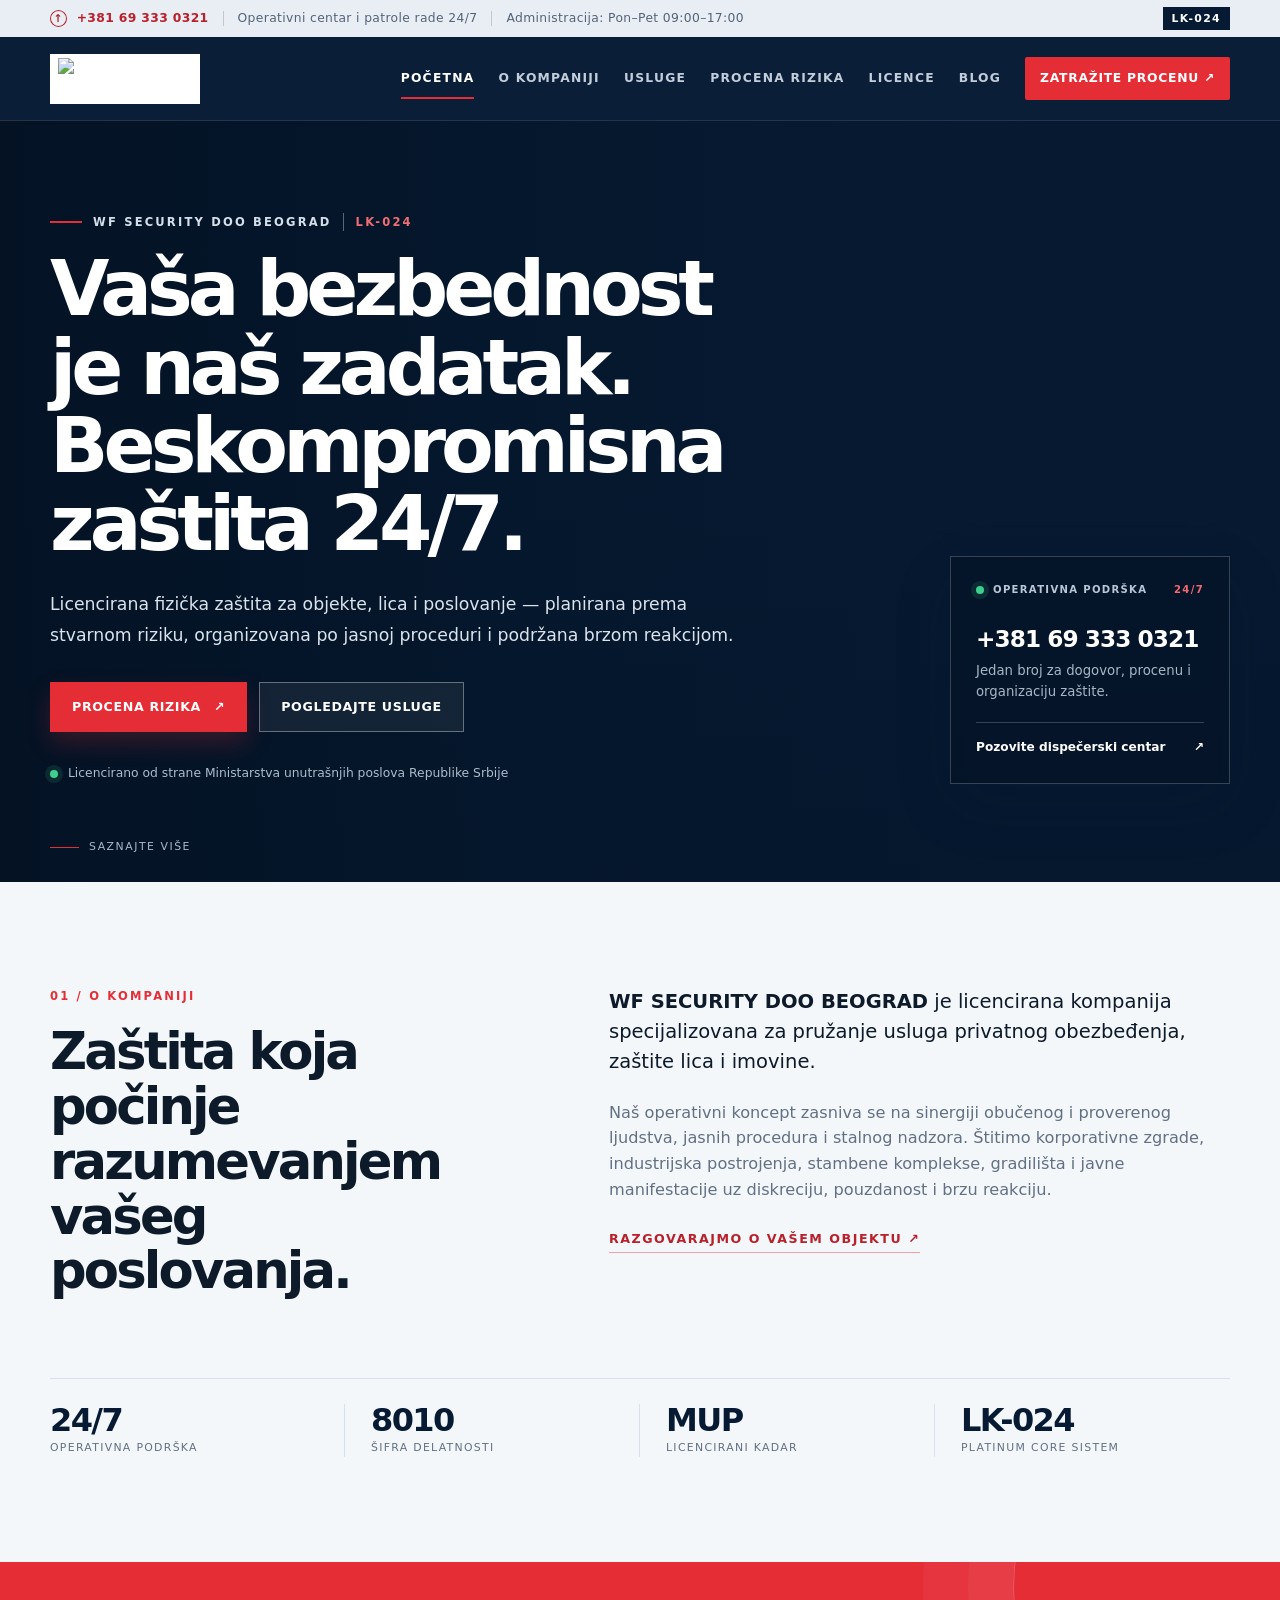
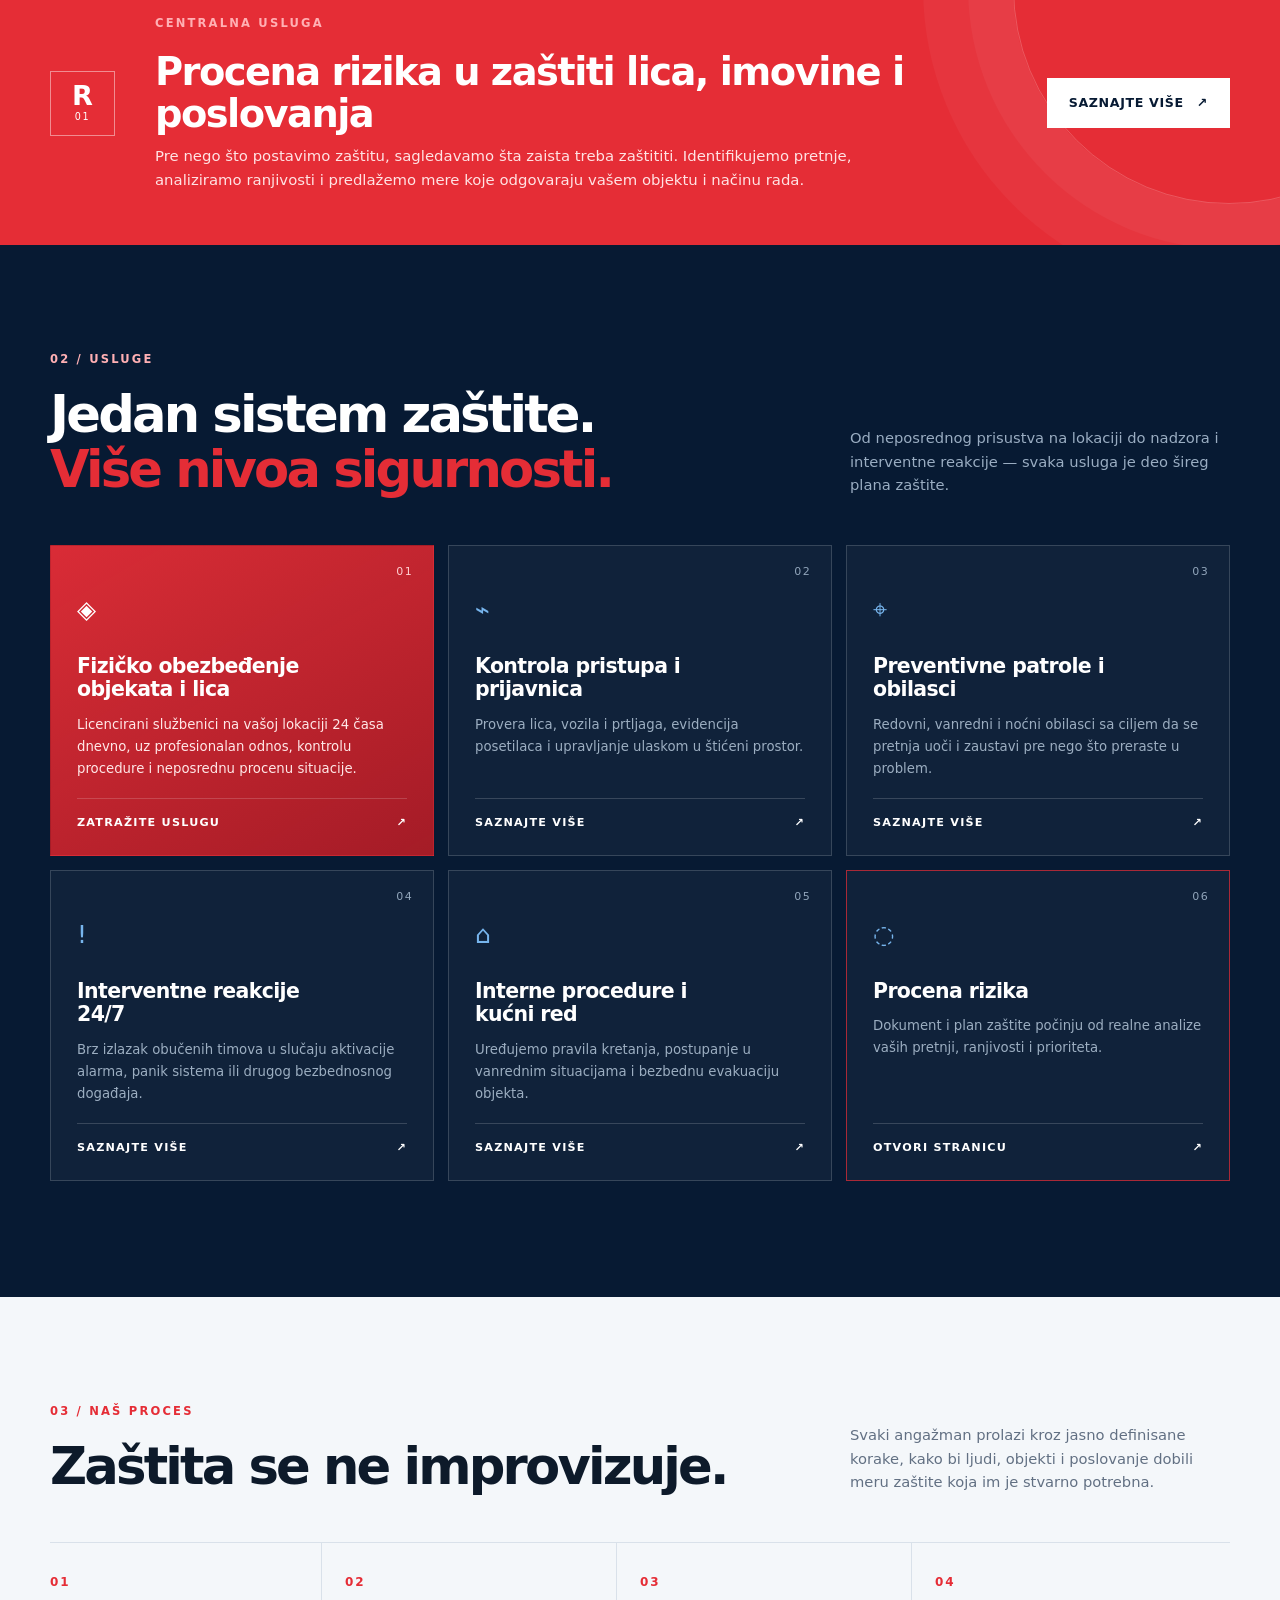
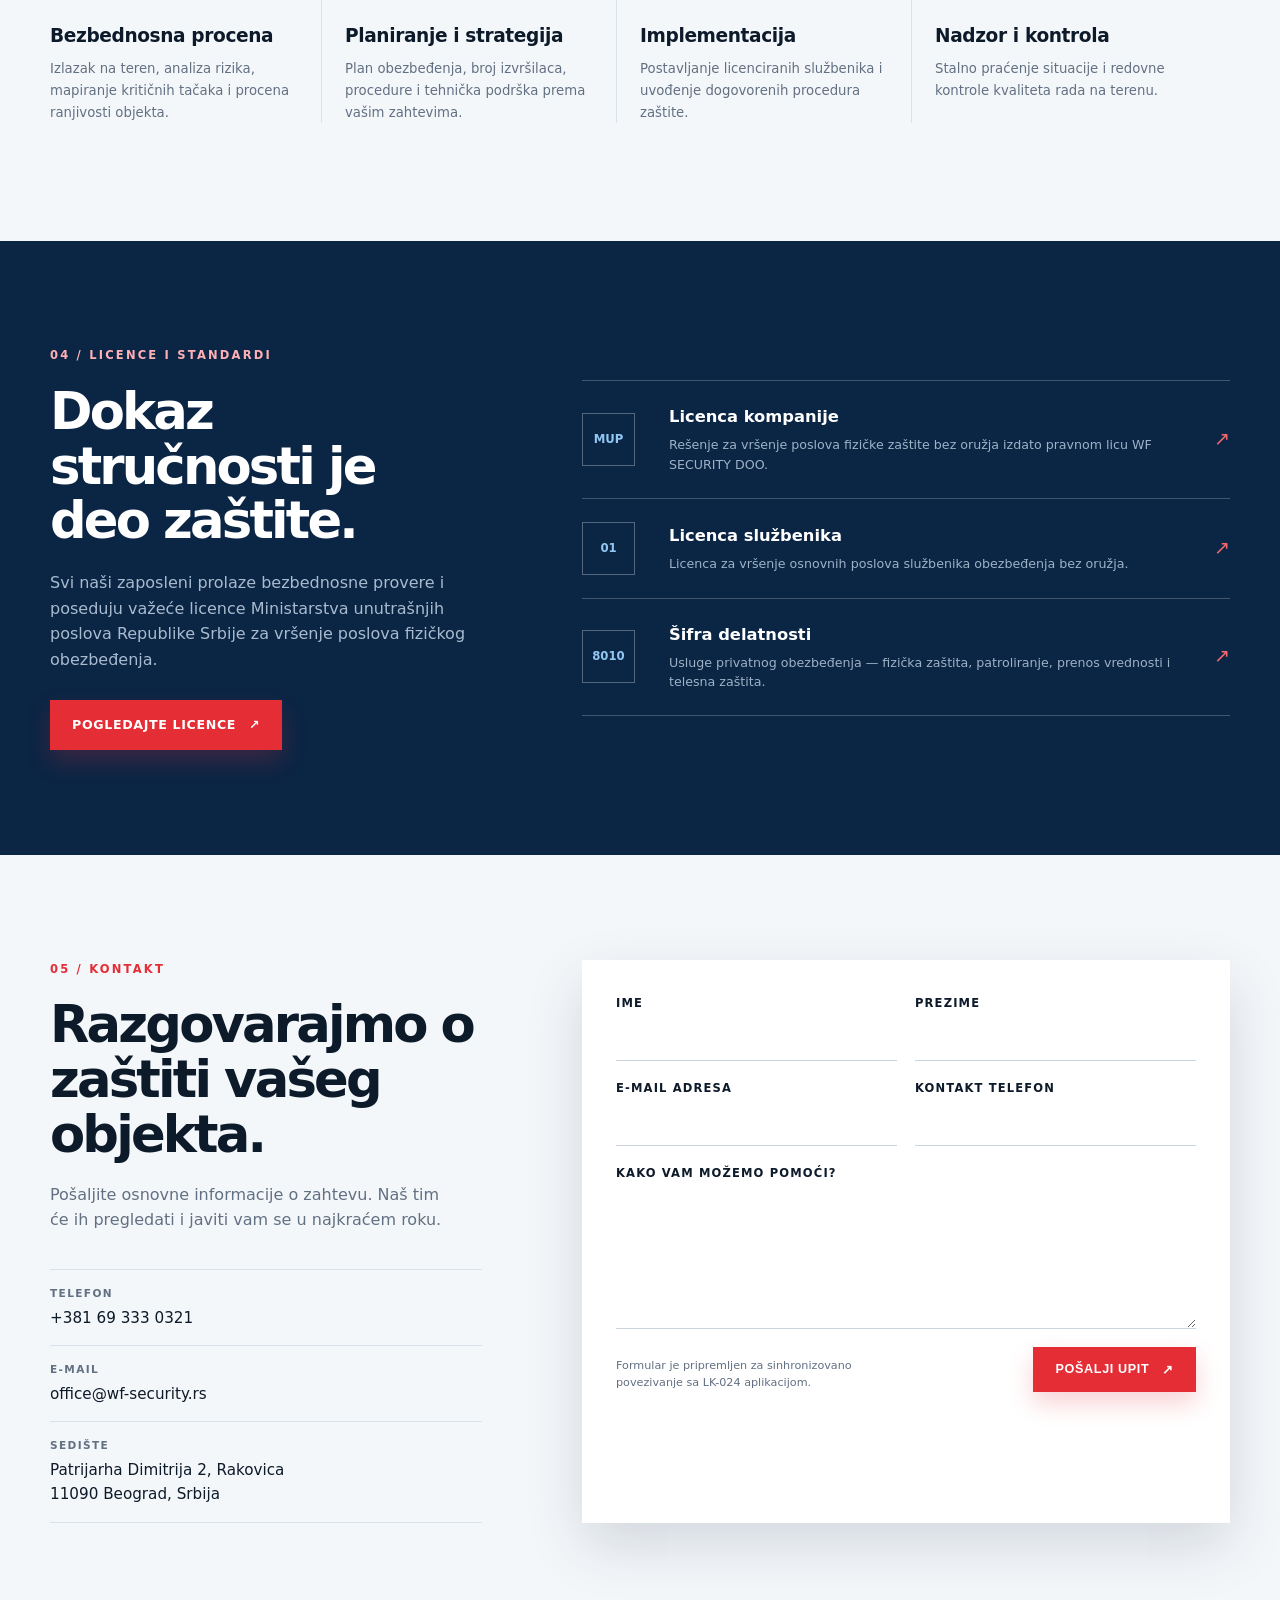
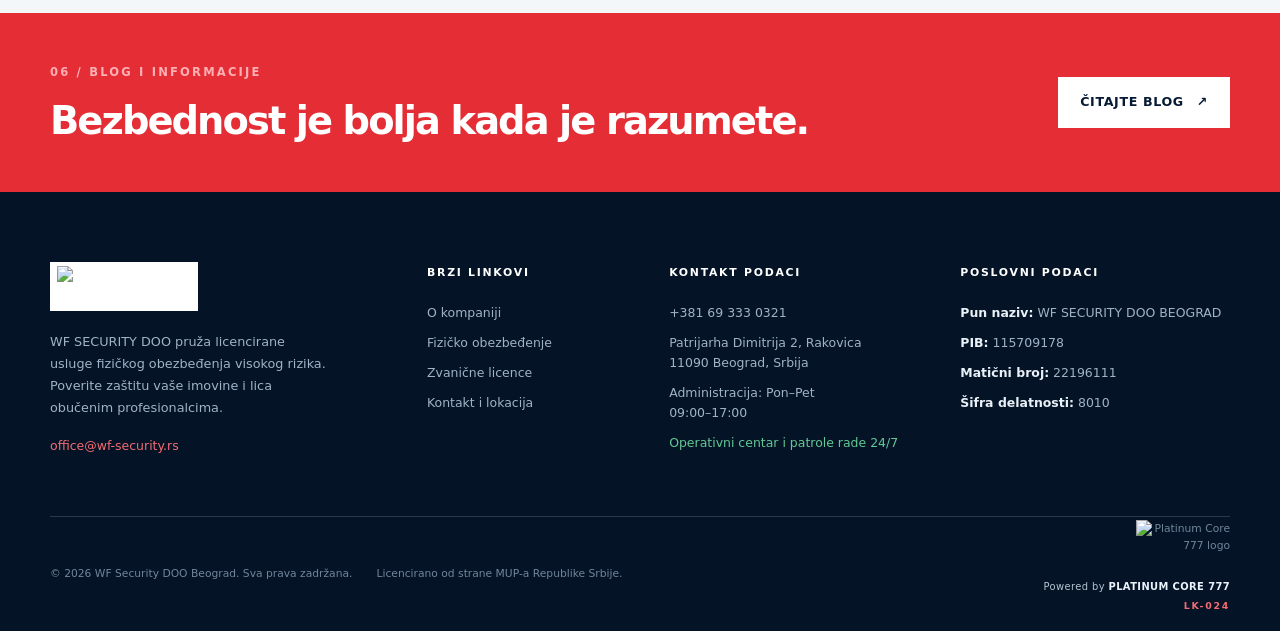
==== index.html @ 1f1fc4d8 "Add files via upload" ====
<!doctype html>
<html lang="sr">
  <head>
    <meta charset="utf-8">
    <meta name="viewport" content="width=device-width, initial-scale=1">
    <meta name="theme-color" content="#071a33">
    <meta name="description" content="WF SECURITY DOO Beograd pruža licencirane usluge fizičkog obezbeđenja, zaštite lica i imovine, procenu rizika i 24/7 operativnu podršku.">
    <link rel="canonical" href="https://wf-security.rs/">
    <title>WF SECURITY | Licencirano fizičko obezbeđenje Beograd</title>
    <link rel="icon" href="assets/wf-logo.jpg" type="image/jpeg">
    <link rel="stylesheet" href="styles.css">
    <script src="script.js" defer></script>
  </head>
  <body>
    <div class="topline">
      <div class="shell topline-inner">
        <a href="tel:+381693330321" class="toplink"><span class="top-icon">↗</span> +381 69 333 0321</a>
        <span class="topline-separator"></span>
        <span class="top-note">Operativni centar i patrole rade 24/7</span>
        <span class="topline-separator"></span>
        <span class="top-note">Administracija: Pon–Pet 09:00–17:00</span>
        <span class="license-pill">LK-024</span>
      </div>
    </div>

    <header class="site-header">
      <div class="shell nav-wrap">
        <a class="brand" href="index.html" aria-label="WF SECURITY početna strana">
          <img src="assets/wf-logo.jpg" alt="WF Security logo">
        </a>
        <button class="menu-toggle" type="button" aria-expanded="false" aria-controls="main-nav" aria-label="Otvori meni"><span></span><span></span><span></span></button>
        <nav id="main-nav" class="main-nav" aria-label="Glavna navigacija">
          <a class="active" href="index.html">Početna</a>
          <a href="#o-nama">O kompaniji</a>
          <a href="#usluge">Usluge</a>
          <a href="procena-rizika.html">Procena rizika</a>
          <a href="licence.html">Licence</a>
          <a href="blog.html">Blog</a>
          <a class="nav-cta" href="#kontakt">Zatražite procenu <span>↗</span></a>
        </nav>
      </div>
    </header>

    <main>
      <section class="hero" aria-labelledby="hero-title">
        <div class="hero-media" role="img" aria-label="Licencirani službenik WF SECURITY na radnom mestu"></div>
        <div class="hero-overlay"></div>
        <div class="shell hero-grid">
          <div class="hero-copy">
            <p class="eyebrow"><span class="eyebrow-line"></span> WF SECURITY DOO BEOGRAD <span class="eyebrow-code">LK-024</span></p>
            <h1 id="hero-title">Vaša bezbednost je naš zadatak.<strong>Beskompromisna zaštita 24/7.</strong></h1>
            <p class="hero-lead">Licencirana fizička zaštita za objekte, lica i poslovanje — planirana prema stvarnom riziku, organizovana po jasnoj proceduri i podržana brzom reakcijom.</p>
            <div class="hero-actions">
              <a class="button button-primary" href="procena-rizika.html">Procena rizika <span>↗</span></a>
              <a class="button button-ghost" href="#usluge">Pogledajte usluge</a>
            </div>
            <div class="hero-trust">
              <span class="trust-dot"></span>
              <span>Licencirano od strane Ministarstva unutrašnjih poslova Republike Srbije</span>
            </div>
          </div>
          <aside class="hero-card" aria-label="Operativna podrška">
            <div class="hero-card-top"><span class="status-dot"></span><span>Operativna podrška</span><span class="hero-card-code">24/7</span></div>
            <div class="hero-card-number">+381 69 333 0321</div>
            <p>Jedan broj za dogovor, procenu i organizaciju zaštite.</p>
            <a href="tel:+381693330321">Pozovite dispečerski centar <span>↗</span></a>
          </aside>
        </div>
        <a class="scroll-cue" href="#o-nama" aria-label="Nastavi ka sadržaju"><span></span> Saznajte više</a>
      </section>

      <section id="o-nama" class="section section-light intro-section">
        <div class="shell intro-grid">
          <div>
            <p class="section-kicker">01 / O KOMPANIJI</p>
            <h2>Zaštita koja počinje razumevanjem vašeg poslovanja.</h2>
          </div>
          <div class="intro-copy">
            <p class="lead-copy"><strong>WF SECURITY DOO BEOGRAD</strong> je licencirana kompanija specijalizovana za pružanje usluga privatnog obezbeđenja, zaštite lica i imovine.</p>
            <p>Naš operativni koncept zasniva se na sinergiji obučenog i proverenog ljudstva, jasnih procedura i stalnog nadzora. Štitimo korporativne zgrade, industrijska postrojenja, stambene komplekse, gradilišta i javne manifestacije uz diskreciju, pouzdanost i brzu reakciju.</p>
            <a class="text-link" href="#kontakt">Razgovarajmo o vašem objektu <span>↗</span></a>
          </div>
        </div>
        <div class="shell stat-row">
          <div class="stat"><strong>24/7</strong><span>operativna podrška</span></div>
          <div class="stat"><strong>8010</strong><span>šifra delatnosti</span></div>
          <div class="stat"><strong>MUP</strong><span>licencirani kadar</span></div>
          <div class="stat"><strong>LK-024</strong><span>Platinum Core sistem</span></div>
        </div>
      </section>

      <section class="risk-banner">
        <div class="shell risk-banner-inner">
          <div class="risk-mark"><span>R</span><small>01</small></div>
          <div class="risk-content">
            <p class="section-kicker section-kicker-light">CENTRALNA USLUGA</p>
            <h2>Procena rizika u zaštiti lica, imovine i poslovanja</h2>
            <p>Pre nego što postavimo zaštitu, sagledavamo šta zaista treba zaštititi. Identifikujemo pretnje, analiziramo ranjivosti i predlažemo mere koje odgovaraju vašem objektu i načinu rada.</p>
          </div>
          <a class="button button-light" href="procena-rizika.html">Saznajte više <span>↗</span></a>
        </div>
      </section>

      <section id="usluge" class="section section-dark services-section">
        <div class="shell">
          <div class="section-heading heading-light">
            <div><p class="section-kicker section-kicker-light">02 / USLUGE</p><h2>Jedan sistem zaštite.<br><em>Više nivoa sigurnosti.</em></h2></div>
            <p>Od neposrednog prisustva na lokaciji do nadzora i interventne reakcije — svaka usluga je deo šireg plana zaštite.</p>
          </div>
          <div class="service-grid">
            <article class="service-card service-card-featured"><div class="service-number">01</div><div class="service-icon">◈</div><h3>Fizičko obezbeđenje objekata i lica</h3><p>Licencirani službenici na vašoj lokaciji 24 časa dnevno, uz profesionalan odnos, kontrolu procedure i neposrednu procenu situacije.</p><a href="#kontakt" aria-label="Zatražite fizičko obezbeđenje">Zatražite uslugu <span>↗</span></a></article>
            <article class="service-card"><div class="service-number">02</div><div class="service-icon">⌁</div><h3>Kontrola pristupa i prijavnica</h3><p>Provera lica, vozila i prtljaga, evidencija posetilaca i upravljanje ulaskom u štićeni prostor.</p><a href="#kontakt" aria-label="Saznajte više o kontroli pristupa">Saznajte više <span>↗</span></a></article>
            <article class="service-card"><div class="service-number">03</div><div class="service-icon">⌖</div><h3>Preventivne patrole i obilasci</h3><p>Redovni, vanredni i noćni obilasci sa ciljem da se pretnja uoči i zaustavi pre nego što preraste u problem.</p><a href="#kontakt" aria-label="Saznajte više o patrolama">Saznajte više <span>↗</span></a></article>
            <article class="service-card"><div class="service-number">04</div><div class="service-icon">!</div><h3>Interventne reakcije 24/7</h3><p>Brz izlazak obučenih timova u slučaju aktivacije alarma, panik sistema ili drugog bezbednosnog događaja.</p><a href="#kontakt" aria-label="Saznajte više o interventnim reakcijama">Saznajte više <span>↗</span></a></article>
            <article class="service-card"><div class="service-number">05</div><div class="service-icon">⌂</div><h3>Interne procedure i kućni red</h3><p>Uređujemo pravila kretanja, postupanje u vanrednim situacijama i bezbednu evakuaciju objekta.</p><a href="#kontakt" aria-label="Saznajte više o internim procedurama">Saznajte više <span>↗</span></a></article>
            <article class="service-card service-card-outline"><div class="service-number">06</div><div class="service-icon">◌</div><h3>Procena rizika</h3><p>Dokument i plan zaštite počinju od realne analize vaših pretnji, ranjivosti i prioriteta.</p><a href="procena-rizika.html" aria-label="Otvori stranicu o proceni rizika">Otvori stranicu <span>↗</span></a></article>
          </div>
        </div>
      </section>

      <section class="section section-light process-section">
        <div class="shell">
          <div class="section-heading"><div><p class="section-kicker">03 / NAŠ PROCES</p><h2>Zaštita se ne improvizuje.</h2></div><p>Svaki angažman prolazi kroz jasno definisane korake, kako bi ljudi, objekti i poslovanje dobili meru zaštite koja im je stvarno potrebna.</p></div>
          <div class="process-grid">
            <div class="process-item"><span>01</span><h3>Bezbednosna procena</h3><p>Izlazak na teren, analiza rizika, mapiranje kritičnih tačaka i procena ranjivosti objekta.</p></div>
            <div class="process-item"><span>02</span><h3>Planiranje i strategija</h3><p>Plan obezbeđenja, broj izvršilaca, procedure i tehnička podrška prema vašim zahtevima.</p></div>
            <div class="process-item"><span>03</span><h3>Implementacija</h3><p>Postavljanje licenciranih službenika i uvođenje dogovorenih procedura zaštite.</p></div>
            <div class="process-item"><span>04</span><h3>Nadzor i kontrola</h3><p>Stalno praćenje situacije i redovne kontrole kvaliteta rada na terenu.</p></div>
          </div>
        </div>
      </section>

      <section class="section credentials-section">
        <div class="shell credentials-grid">
          <div class="credentials-copy"><p class="section-kicker section-kicker-light">04 / LICENCE I STANDARDI</p><h2>Dokaz stručnosti je deo zaštite.</h2><p>Svi naši zaposleni prolaze bezbednosne provere i poseduju važeće licence Ministarstva unutrašnjih poslova Republike Srbije za vršenje poslova fizičkog obezbeđenja.</p><a class="button button-primary" href="licence.html">Pogledajte licence <span>↗</span></a></div>
          <div class="credential-list"><div class="credential-row"><span class="credential-badge">MUP</span><div><h3>Licenca kompanije</h3><p>Rešenje za vršenje poslova fizičke zaštite bez oružja izdato pravnom licu WF SECURITY DOO.</p></div><a href="https://wf-security.rs/dokumenti/licenca-firma.pdf" target="_blank" rel="noopener" aria-label="Otvori licencu kompanije">↗</a></div><div class="credential-row"><span class="credential-badge">01</span><div><h3>Licenca službenika</h3><p>Licenca za vršenje osnovnih poslova službenika obezbeđenja bez oružja.</p></div><a href="https://wf-security.rs/dokumenti/licenca-djuro.pdf" target="_blank" rel="noopener" aria-label="Otvori licencu službenika">↗</a></div><div class="credential-row"><span class="credential-badge">8010</span><div><h3>Šifra delatnosti</h3><p>Usluge privatnog obezbeđenja — fizička zaštita, patroliranje, prenos vrednosti i telesna zaštita.</p></div><a href="licence.html" aria-label="Otvori detalje šifre delatnosti">↗</a></div></div>
        </div>
      </section>

      <section id="kontakt" class="section section-light contact-section">
        <div class="shell contact-grid">
          <div class="contact-intro"><p class="section-kicker">05 / KONTAKT</p><h2>Razgovarajmo o zaštiti vašeg objekta.</h2><p>Pošaljite osnovne informacije o zahtevu. Naš tim će ih pregledati i javiti vam se u najkraćem roku.</p><div class="contact-lines"><a href="tel:+381693330321"><span>Telefon</span>+381 69 333 0321</a><a href="mailto:office@wf-security.rs"><span>E-mail</span>office@wf-security.rs</a><div><span>Sedište</span>Patrijarha Dimitrija 2, Rakovica<br>11090 Beograd, Srbija</div></div></div>
          <form class="contact-form" id="contact-form" data-license-code="LK-024" data-integration="lk024-app-pending">
            <input type="hidden" name="licenca" value="LK-024">
            <input type="hidden" name="izvor" value="wf-security-website">
            <div class="form-row"><label>Ime<input name="ime" type="text" autocomplete="given-name" required></label><label>Prezime<input name="prezime" type="text" autocomplete="family-name" required></label></div>
            <div class="form-row"><label>E-mail adresa<input name="email" type="email" autocomplete="email" required></label><label>Kontakt telefon<input name="telefon" type="tel" autocomplete="tel" required></label></div>
            <label>Kako vam možemo pomoći?<textarea name="poruka" rows="5" required></textarea></label>
            <div class="form-footer"><p class="form-note">Formular je pripremljen za sinhronizovano povezivanje sa LK-024 aplikacijom.</p><button class="button button-primary" type="submit">Pošalji upit <span>↗</span></button></div>
            <p class="form-status" id="form-status" role="status" aria-live="polite"></p>
          </form>
        </div>
      </section>

      <section class="blog-strip">
        <div class="shell blog-strip-inner"><div><p class="section-kicker section-kicker-light">06 / BLOG I INFORMACIJE</p><h2>Bezbednost je bolja kada je razumete.</h2></div><a class="button button-light" href="blog.html">Čitajte blog <span>↗</span></a></div>
      </section>
    </main>

    <footer class="site-footer">
      <div class="shell footer-main">
        <div class="footer-brand"><img src="assets/wf-logo.jpg" alt="WF Security logo"><p>WF SECURITY DOO pruža licencirane usluge fizičkog obezbeđenja visokog rizika. Poverite zaštitu vaše imovine i lica obučenim profesionalcima.</p><a href="mailto:office@wf-security.rs">office@wf-security.rs</a></div>
        <div class="footer-col"><h3>Brzi linkovi</h3><a href="#o-nama">O kompaniji</a><a href="#usluge">Fizičko obezbeđenje</a><a href="licence.html">Zvanične licence</a><a href="#kontakt">Kontakt i lokacija</a></div>
        <div class="footer-col"><h3>Kontakt podaci</h3><a href="tel:+381693330321">+381 69 333 0321</a><span>Patrijarha Dimitrija 2, Rakovica<br>11090 Beograd, Srbija</span><span>Administracija: Pon–Pet<br>09:00–17:00</span><span class="footer-24">Operativni centar i patrole rade 24/7</span></div>
        <div class="footer-col footer-company"><h3>Poslovni podaci</h3><span><b>Pun naziv:</b> WF SECURITY DOO BEOGRAD</span><span><b>PIB:</b> 115709178</span><span><b>Matični broj:</b> 22196111</span><span><b>Šifra delatnosti:</b> 8010</span></div>
      </div>
      <div class="shell footer-bottom"><span>© 2026 WF Security DOO Beograd. Sva prava zadržana.</span><span>Licencirano od strane MUP-a Republike Srbije.</span><div class="platinum-credit"><img src="assets/platinum-core-777.png" alt="Platinum Core 777 logo"><span>Powered by <strong>PLATINUM CORE 777</strong></span><small>LK-024</small></div></div>
    </footer>
  </body>
</html>
---- styles.css ----
:root{--navy:#071a33;--navy-2:#0b2545;--blue:#2268a9;--blue-soft:#dceafa;--red:#e52d36;--red-dark:#b8202b;--ink:#0d1a2a;--muted:#627083;--line:#d9e1ea;--paper:#f4f7fa;--white:#fff;--shadow:0 22px 55px rgba(8,28,52,.14)}
*{box-sizing:border-box}html{scroll-behavior:smooth}body{margin:0;background:var(--paper);color:var(--ink);font-family:Inter,ui-sans-serif,system-ui,-apple-system,BlinkMacSystemFont,"Segoe UI",sans-serif;line-height:1.6}a{color:inherit;text-decoration:none}img{max-width:100%;display:block}.shell{width:min(1180px,calc(100% - 48px));margin:0 auto}.topline{background:#e9eef4;color:#45566a;font-size:.77rem;letter-spacing:.03em}.topline-inner{display:flex;align-items:center;min-height:37px;gap:14px}.toplink{color:var(--red-dark);font-weight:800}.top-icon{display:inline-flex;align-items:center;justify-content:center;width:17px;height:17px;border:1px solid currentColor;border-radius:50%;font-size:.68rem;transform:rotate(-45deg);margin-right:5px}.topline-separator{width:1px;height:15px;background:#bdc8d5}.top-note{color:#536378}.license-pill{margin-left:auto;background:var(--navy);color:#fff;padding:3px 9px;font-size:.68rem;font-weight:800;letter-spacing:.12em}.site-header{background:rgba(7,26,51,.98);color:#fff;position:sticky;top:0;z-index:20;border-bottom:1px solid rgba(255,255,255,.1)}.nav-wrap{min-height:83px;display:flex;align-items:center;justify-content:space-between;gap:24px}.brand{width:150px;display:flex;align-items:center}.brand img{width:150px;height:50px;object-fit:contain;background:#fff;padding:4px 8px}.main-nav{display:flex;align-items:center;gap:24px;font-size:.77rem;font-weight:800;letter-spacing:.1em;text-transform:uppercase}.main-nav a{color:#c3cedb;position:relative;padding:31px 0;white-space:nowrap}.main-nav a:hover,.main-nav a.active{color:#fff}.main-nav a.active:after{content:"";position:absolute;left:0;right:0;bottom:20px;height:2px;background:var(--red)}.main-nav .nav-cta{background:var(--red);color:#fff;padding:12px 15px;border-radius:2px;letter-spacing:.06em}.main-nav .nav-cta:hover{background:#f2494e}.main-nav .nav-cta:after{display:none}.menu-toggle{display:none;background:none;border:0;padding:8px}.menu-toggle span{display:block;width:25px;height:2px;background:#fff;margin:5px}.hero{min-height:680px;position:relative;display:flex;align-items:center;overflow:hidden;background:var(--navy);color:#fff}.hero-media{position:absolute;inset:0;background-image:url("assets/wf-radnik.jpg");background-size:cover;background-position:center 37%;filter:saturate(.72)}.hero-overlay{position:absolute;inset:0;background:linear-gradient(90deg,rgba(4,18,36,.98) 0%,rgba(5,23,44,.88) 39%,rgba(6,25,49,.63) 74%,rgba(6,25,49,.64) 100%),linear-gradient(0deg,rgba(4,19,37,.78),transparent 52%)}.hero-grid{position:relative;z-index:1;display:grid;grid-template-columns:minmax(0,1fr) 280px;gap:80px;align-items:end;padding:92px 0 98px}.hero-copy{max-width:730px}.eyebrow,.section-kicker{margin:0 0 19px;color:var(--red);font-size:.72rem;font-weight:900;letter-spacing:.19em;text-transform:uppercase}.eyebrow{color:#d5dfeb;display:flex;align-items:center;gap:11px}.eyebrow-line{width:32px;height:2px;background:var(--red)}.eyebrow-code{color:#f16d73;border-left:1px solid rgba(255,255,255,.35);padding-left:12px}.hero h1{font-size:clamp(2.8rem,6vw,5.6rem);line-height:1.02;letter-spacing:-.065em;margin:0 0 25px;font-weight:750;max-width:800px}.hero h1 strong{display:block;color:#fff;font-weight:750}.hero-lead{font-size:1.08rem;line-height:1.8;color:#dbe3ed;max-width:690px;margin:0 0 31px}.hero-actions{display:flex;gap:12px;flex-wrap:wrap}.button{display:inline-flex;align-items:center;justify-content:center;gap:13px;border:1px solid transparent;padding:14px 21px;font-weight:850;font-size:.79rem;letter-spacing:.05em;text-transform:uppercase;transition:transform .2s ease,background .2s ease,border .2s ease}.button:hover{transform:translateY(-2px)}.button-primary{background:var(--red);color:#fff;box-shadow:0 11px 25px rgba(229,45,54,.22)}.button-primary:hover{background:var(--red-dark)}.button-ghost{color:#fff;border-color:rgba(255,255,255,.35);background:rgba(255,255,255,.06)}.button-ghost:hover{border-color:#fff;background:rgba(255,255,255,.12)}.button-light{background:#fff;color:var(--navy)}.button-light:hover{background:#eaf1f8}.hero-trust{margin-top:32px;display:flex;align-items:center;gap:10px;color:#aebccc;font-size:.77rem;max-width:570px}.trust-dot,.status-dot{width:8px;height:8px;background:#3ecf8e;border-radius:50%;box-shadow:0 0 0 5px rgba(62,207,142,.12);flex:none}.hero-card{background:rgba(5,20,39,.64);border:1px solid rgba(255,255,255,.2);padding:25px;backdrop-filter:blur(7px);box-shadow:var(--shadow);align-self:end}.hero-card-top{display:flex;align-items:center;gap:9px;text-transform:uppercase;letter-spacing:.13em;font-size:.63rem;color:#b9c8d8;font-weight:850}.hero-card-code{margin-left:auto;color:#f2696f}.hero-card-number{font-size:1.45rem;line-height:1.1;margin:28px 0 8px;font-weight:800;letter-spacing:-.04em}.hero-card p{font-size:.83rem;color:#a8b7c7;line-height:1.6;margin:0 0 20px}.hero-card a{border-top:1px solid rgba(255,255,255,.2);padding-top:15px;display:flex;justify-content:space-between;color:#fff;font-weight:750;font-size:.76rem}.scroll-cue{position:absolute;z-index:2;bottom:26px;left:max(24px,calc((100vw - 1180px)/2));font-size:.68rem;letter-spacing:.14em;text-transform:uppercase;color:#aabaca;display:flex;align-items:center;gap:10px}.scroll-cue span{width:29px;height:1px;background:var(--red)}.section{padding:105px 0}.section-light{background:var(--paper)}.intro-grid{display:grid;grid-template-columns:.85fr 1.15fr;gap:100px}.section h2{font-size:clamp(2.1rem,4vw,3.75rem);line-height:1.07;letter-spacing:-.055em;margin:0;font-weight:770}.intro-copy{max-width:635px;color:var(--muted);font-size:1.01rem}.lead-copy{font-size:1.22rem;line-height:1.55;color:var(--ink);margin:0 0 18px}.intro-copy p{margin:0 0 22px}.text-link{font-size:.79rem;text-transform:uppercase;letter-spacing:.12em;color:var(--red-dark);font-weight:900;border-bottom:1px solid #f2a0a5;padding-bottom:6px}.stat-row{border-top:1px solid var(--line);display:grid;grid-template-columns:repeat(4,1fr);margin-top:80px;padding-top:25px}.stat{display:flex;flex-direction:column;gap:3px;border-right:1px solid var(--line);padding-left:26px}.stat:first-child{padding-left:0}.stat:last-child{border-right:0}.stat strong{font-size:2rem;line-height:1;font-weight:850;letter-spacing:-.05em;color:var(--navy)}.stat span{font-size:.68rem;text-transform:uppercase;letter-spacing:.12em;color:var(--muted)}.risk-banner{background:var(--red);color:#fff;position:relative;overflow:hidden}.risk-banner:after{content:"";position:absolute;width:430px;height:430px;border:1px solid rgba(255,255,255,.2);border-radius:50%;right:-165px;top:-190px;box-shadow:0 0 0 45px rgba(255,255,255,.04),0 0 0 90px rgba(255,255,255,.04)}.risk-banner-inner{position:relative;z-index:1;display:grid;grid-template-columns:75px 1fr auto;align-items:center;gap:30px;padding:52px 0}.risk-mark{border:1px solid rgba(255,255,255,.45);width:65px;height:65px;display:flex;flex-direction:column;align-items:center;justify-content:center}.risk-mark span{font-size:1.7rem;font-weight:800;line-height:1}.risk-mark small{font-size:.6rem;letter-spacing:.16em}.section-kicker-light{color:#ffb0b4}.risk-content h2{font-size:clamp(1.7rem,3vw,2.9rem);letter-spacing:-.04em;line-height:1.1;margin:0 0 10px}.risk-content p:last-child{max-width:725px;color:#ffe3e4;margin:0;font-size:.93rem}.section-dark{background:var(--navy);color:#fff}.services-section{padding-bottom:116px}.heading-light h2{color:#fff}.section-heading{display:flex;justify-content:space-between;gap:60px;align-items:end;margin-bottom:48px}.section-heading>p{max-width:380px;color:var(--muted);margin:0;font-size:.92rem}.heading-light>p{color:#9aadc2}.section h2 em{font-style:normal;color:var(--red)}.service-grid{display:grid;grid-template-columns:repeat(3,1fr);gap:14px}.service-card{min-height:310px;border:1px solid rgba(255,255,255,.16);padding:26px 26px 23px;position:relative;display:flex;flex-direction:column;background:rgba(255,255,255,.035);transition:transform .2s,border .2s,background .2s}.service-card:hover{transform:translateY(-5px);border-color:rgba(255,255,255,.42);background:rgba(255,255,255,.07)}.service-card-featured{background:linear-gradient(150deg,rgba(229,45,54,.95),rgba(181,28,37,.9));border-color:transparent}.service-card-outline{border-color:rgba(229,45,54,.72)}.service-number{position:absolute;right:20px;top:17px;color:#91a5ba;font-size:.69rem;letter-spacing:.12em}.service-card-featured .service-number{color:#ffd0d2}.service-icon{color:#77b5ed;font-size:1.55rem;margin:18px 0 25px}.service-card-featured .service-icon{color:#fff}.service-card h3{font-size:1.28rem;line-height:1.16;letter-spacing:-.03em;margin:0 0 12px;max-width:270px}.service-card p{color:#9caec1;font-size:.83rem;line-height:1.65;margin:0 0 18px}.service-card-featured p{color:#ffe8e8}.service-card a{margin-top:auto;border-top:1px solid rgba(255,255,255,.17);padding-top:15px;color:#fff;font-size:.7rem;font-weight:850;text-transform:uppercase;letter-spacing:.11em;display:flex;justify-content:space-between}.process-section{padding-bottom:118px}.process-grid{display:grid;grid-template-columns:repeat(4,1fr);border-top:1px solid var(--line)}.process-item{padding:25px 23px 0 0;border-right:1px solid var(--line);margin-right:23px}.process-item:last-child{border-right:0;margin-right:0}.process-item>span{font-size:.75rem;color:var(--red);font-weight:900;letter-spacing:.16em}.process-item h3{font-size:1.16rem;line-height:1.2;margin:32px 0 10px;letter-spacing:-.02em}.process-item p{color:var(--muted);font-size:.83rem;line-height:1.65;margin:0}.credentials-section{background:var(--navy-2);color:#fff}.credentials-grid{display:grid;grid-template-columns:.8fr 1.2fr;gap:100px;align-items:center}.credentials-copy h2{font-size:clamp(2.2rem,4vw,3.75rem);margin-bottom:22px}.credentials-copy>p:not(.section-kicker){color:#a9bbce;max-width:480px;margin:0 0 27px}.credential-list{border-top:1px solid rgba(255,255,255,.22)}.credential-row{display:grid;grid-template-columns:67px 1fr 28px;gap:20px;align-items:center;border-bottom:1px solid rgba(255,255,255,.22);padding:23px 0}.credential-badge{width:53px;height:53px;border:1px solid rgba(255,255,255,.3);display:flex;align-items:center;justify-content:center;color:#91c8f3;font-weight:850;font-size:.73rem}.credential-row h3{font-size:1.02rem;margin:0 0 5px}.credential-row p{font-size:.79rem;color:#9eb2c6;margin:0;line-height:1.55}.credential-row>a{font-size:1.2rem;color:#f1686f;text-align:right}.contact-section{padding-bottom:90px}.contact-grid{display:grid;grid-template-columns:.8fr 1.2fr;gap:100px}.contact-intro h2{font-size:clamp(2.2rem,4vw,3.7rem);margin-bottom:20px}.contact-intro>p:not(.section-kicker){color:var(--muted);max-width:400px}.contact-lines{margin-top:36px;border-top:1px solid var(--line)}.contact-lines>a,.contact-lines>div{display:block;padding:15px 0;border-bottom:1px solid var(--line);font-size:.95rem}.contact-lines span{display:block;color:var(--muted);text-transform:uppercase;font-size:.66rem;font-weight:900;letter-spacing:.13em;margin-bottom:4px}.contact-form{background:#fff;padding:34px;box-shadow:var(--shadow)}.form-row{display:grid;grid-template-columns:1fr 1fr;gap:18px}.contact-form label{display:block;font-size:.72rem;font-weight:850;text-transform:uppercase;letter-spacing:.1em;margin-bottom:18px}.contact-form input,.contact-form textarea{display:block;width:100%;border:0;border-bottom:1px solid #cbd5df;background:#fff;padding:12px 0 11px;font:inherit;font-size:.96rem;outline:none;color:var(--ink);resize:vertical}.contact-form input:focus,.contact-form textarea:focus{border-bottom-color:var(--red)}.form-footer{display:flex;align-items:end;justify-content:space-between;gap:20px;margin-top:8px}.form-note{font-size:.7rem;color:var(--muted);max-width:260px;line-height:1.5;margin:0}.form-status{color:var(--red-dark);font-size:.77rem;margin:16px 0 0}.blog-strip{background:var(--red);color:#fff}.blog-strip-inner{display:flex;justify-content:space-between;align-items:center;gap:30px;padding:50px 0}.blog-strip h2{font-size:clamp(1.8rem,3vw,2.8rem);line-height:1.1;margin:0;letter-spacing:-.05em}.site-footer{background:#041326;color:#fff}.footer-main{display:grid;grid-template-columns:1.35fr .8fr 1fr 1.1fr;gap:46px;padding:70px 0 58px}.footer-brand img{width:148px;height:49px;object-fit:contain;background:#fff;padding:4px 7px;margin-bottom:20px}.footer-brand p{color:#a0b3c6;font-size:.8rem;line-height:1.7;max-width:280px;margin:0 0 14px}.footer-brand>a{color:#f36c72;font-size:.78rem}.footer-col{display:flex;flex-direction:column;align-items:flex-start;gap:10px}.footer-col h3{font-size:.68rem;letter-spacing:.16em;text-transform:uppercase;margin:2px 0 11px;color:#fff}.footer-col>a,.footer-col>span{color:#a0b3c6;font-size:.78rem;line-height:1.6}.footer-col>a:hover{color:#fff}.footer-col b{color:#e9f0f7;font-weight:650}.footer-24{color:#62c994!important}.footer-bottom{min-height:115px;border-top:1px solid rgba(255,255,255,.16);display:flex;align-items:center;gap:24px;color:#71869b;font-size:.67rem;position:relative;padding-right:265px}.platinum-credit{position:absolute;right:0;bottom:18px;width:225px;display:flex;flex-direction:column;align-items:flex-end;text-align:right;gap:3px}.platinum-credit img{width:94px;height:56px;object-fit:contain;object-position:right center}.platinum-credit span{font-size:.62rem;letter-spacing:.04em;color:#b5c4d2}.platinum-credit strong{color:#eaf3fb;font-weight:850}.platinum-credit small{font-size:.59rem;letter-spacing:.18em;color:#f36c72;font-weight:900}.page-hero{background:var(--navy);color:#fff;padding:95px 0 85px}.page-hero h1{font-size:clamp(2.7rem,6vw,5.3rem);line-height:1.02;letter-spacing:-.06em;max-width:800px;margin:0 0 20px}.page-hero p{color:#afc0d1;max-width:650px;font-size:1.04rem}.content-page{padding:86px 0}.content-grid{display:grid;grid-template-columns:1.2fr .8fr;gap:70px}.content-copy h2{font-size:2.1rem;line-height:1.1;margin:0 0 15px}.content-copy h3{font-size:1.3rem;margin-top:40px}.content-copy p,.content-copy li{color:var(--muted);font-size:1rem}.content-copy ul{padding-left:21px}.side-card{background:#fff;padding:28px;box-shadow:var(--shadow);align-self:start}.side-card h3{margin:0 0 16px;font-size:1.12rem}.side-card p,.side-card a{font-size:.83rem;color:var(--muted)}.side-card a{display:block;color:var(--red-dark);font-weight:800;margin-top:10px}.blog-cards{display:grid;grid-template-columns:repeat(2,1fr);gap:18px;margin-top:48px}.blog-card{background:#fff;border:1px solid var(--line);padding:28px;min-height:230px;display:flex;flex-direction:column}.blog-card .section-kicker{font-size:.63rem}.blog-card h2{font-size:1.35rem;margin:0 0 12px}.blog-card p{color:var(--muted);font-size:.84rem;margin:0 0 20px}.blog-card a{margin-top:auto;color:var(--red-dark);font-size:.73rem;text-transform:uppercase;letter-spacing:.1em;font-weight:900}
@media (max-width:960px){.main-nav{gap:14px}.main-nav a{font-size:.67rem}.hero-grid{gap:35px}.footer-main{grid-template-columns:1.3fr 1fr 1fr}.footer-company{grid-column:2}.intro-grid,.credentials-grid,.contact-grid{gap:52px}.service-grid{grid-template-columns:repeat(2,1fr)}}
@media (max-width:760px){.shell{width:min(100% - 32px,560px)}.topline-inner{flex-wrap:wrap;padding:8px 0;gap:7px;font-size:.65rem}.topline-separator,.top-note:nth-of-type(2){display:none}.license-pill{margin-left:auto}.nav-wrap{min-height:70px}.brand,.brand img{width:128px}.brand img{height:43px}.menu-toggle{display:block}.main-nav{display:none;position:absolute;left:0;right:0;top:70px;background:var(--navy);padding:9px 16px 18px;flex-direction:column;align-items:stretch;gap:0;box-shadow:0 18px 35px rgba(0,0,0,.22)}.main-nav.open{display:flex}.main-nav a{padding:13px 4px;font-size:.72rem}.main-nav a.active:after{display:none}.main-nav .nav-cta{text-align:center;margin-top:7px}.hero{min-height:740px}.hero-grid{grid-template-columns:1fr;padding:80px 0 85px;gap:36px}.hero h1{font-size:clamp(2.55rem,12vw,4.2rem)}.hero-lead{font-size:.95rem}.hero-card{max-width:310px}.scroll-cue{left:16px}.section{padding:74px 0}.intro-grid,.credentials-grid,.contact-grid{grid-template-columns:1fr;gap:38px}.stat-row{grid-template-columns:1fr 1fr;gap:20px;margin-top:55px}.stat{border-right:0;border-left:1px solid var(--line);padding-left:17px}.stat:first-child{border-left:0;padding-left:0}.risk-banner-inner{grid-template-columns:1fr;gap:18px;padding:40px 0}.risk-mark{width:51px;height:51px}.risk-banner .button{justify-self:start}.section-heading{display:block;margin-bottom:30px}.section-heading>p{margin-top:18px}.service-grid{grid-template-columns:1fr}.service-card{min-height:275px}.process-grid{grid-template-columns:1fr 1fr}.process-item{border-right:0;border-bottom:1px solid var(--line);padding:20px 15px 23px 0;margin:0}.process-item:nth-child(odd){border-right:1px solid var(--line);margin-right:16px}.credentials-copy .button{margin-top:8px}.form-row{grid-template-columns:1fr;gap:0}.contact-form{padding:23px}.form-footer{display:block}.form-footer .button{margin-top:18px}.blog-strip-inner{display:block;padding:40px 0}.blog-strip .button{margin-top:25px}.footer-main{grid-template-columns:1fr 1fr;gap:37px 25px;padding:54px 0 40px}.footer-brand{grid-column:1/-1}.footer-company{grid-column:auto}.footer-bottom{display:block;padding:22px 0 150px;line-height:1.8}.platinum-credit{right:0;bottom:25px}.content-grid{grid-template-columns:1fr;gap:35px}.blog-cards{grid-template-columns:1fr}}
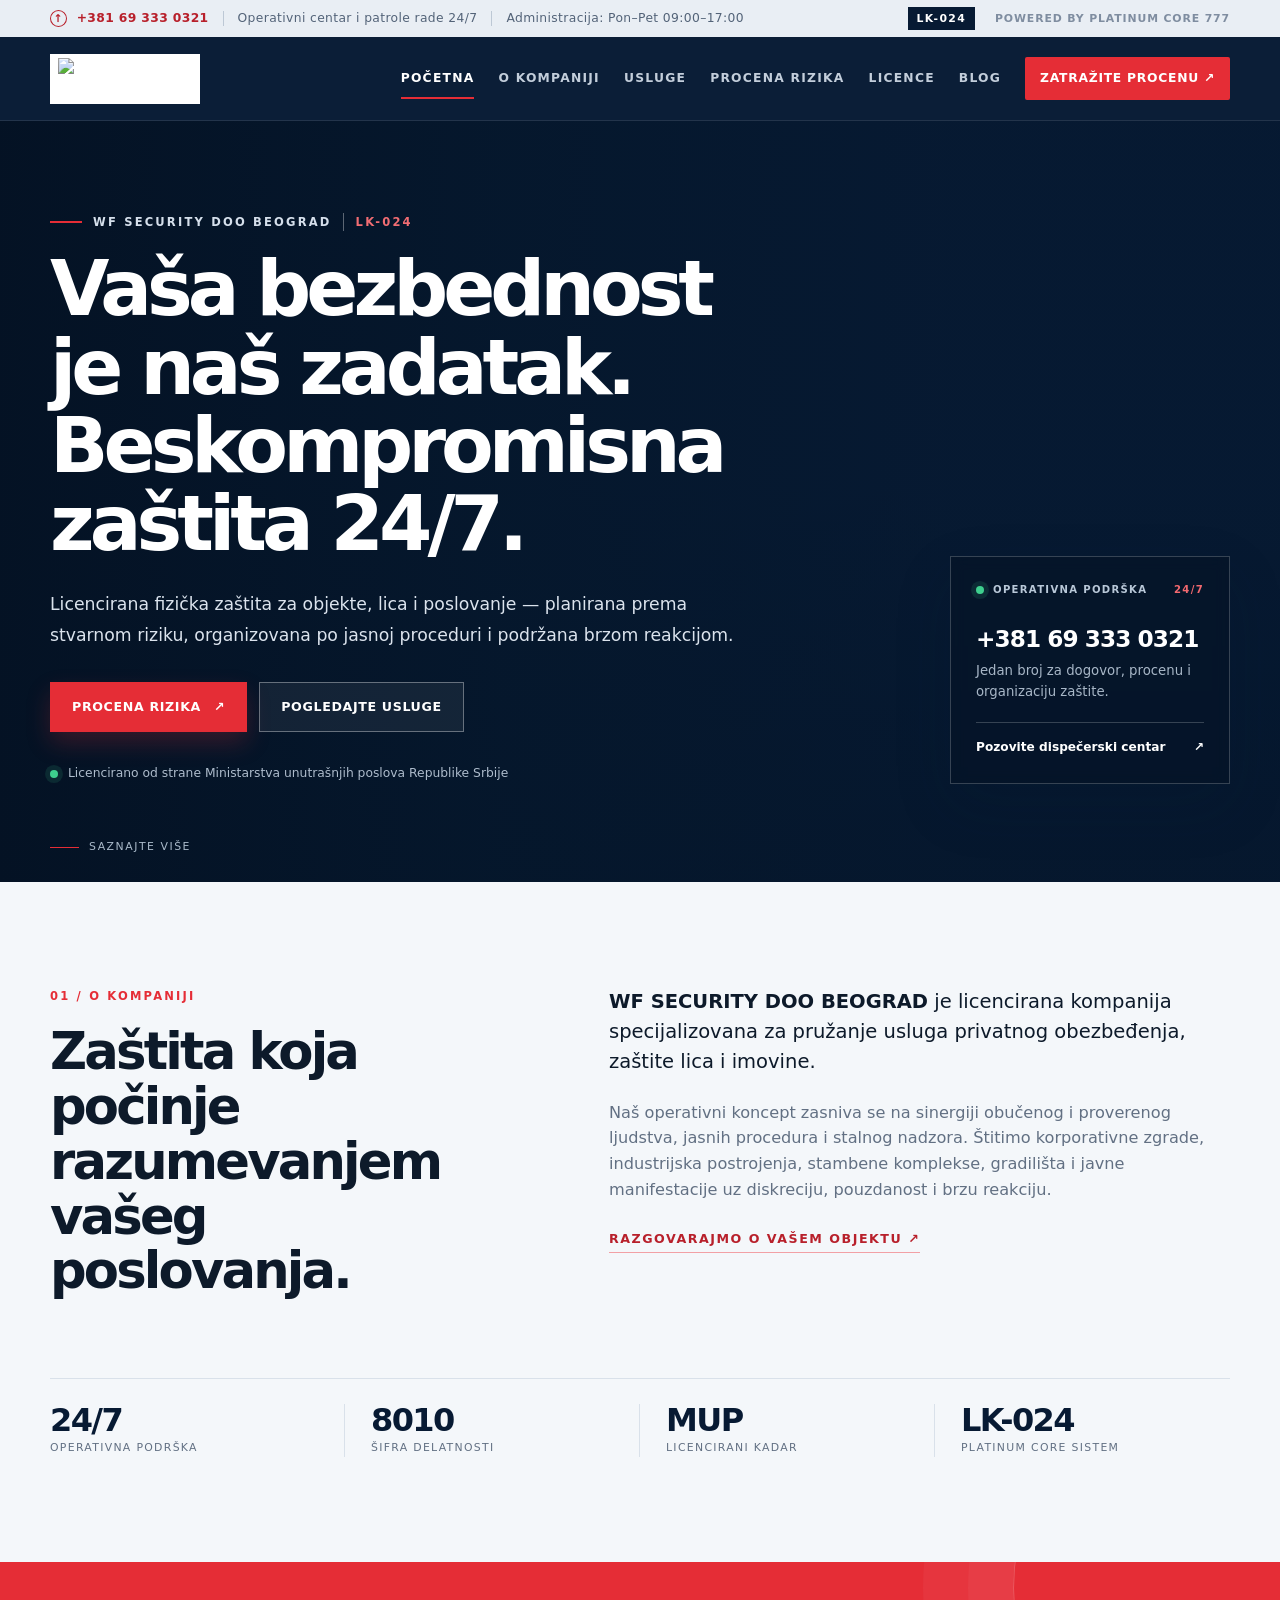
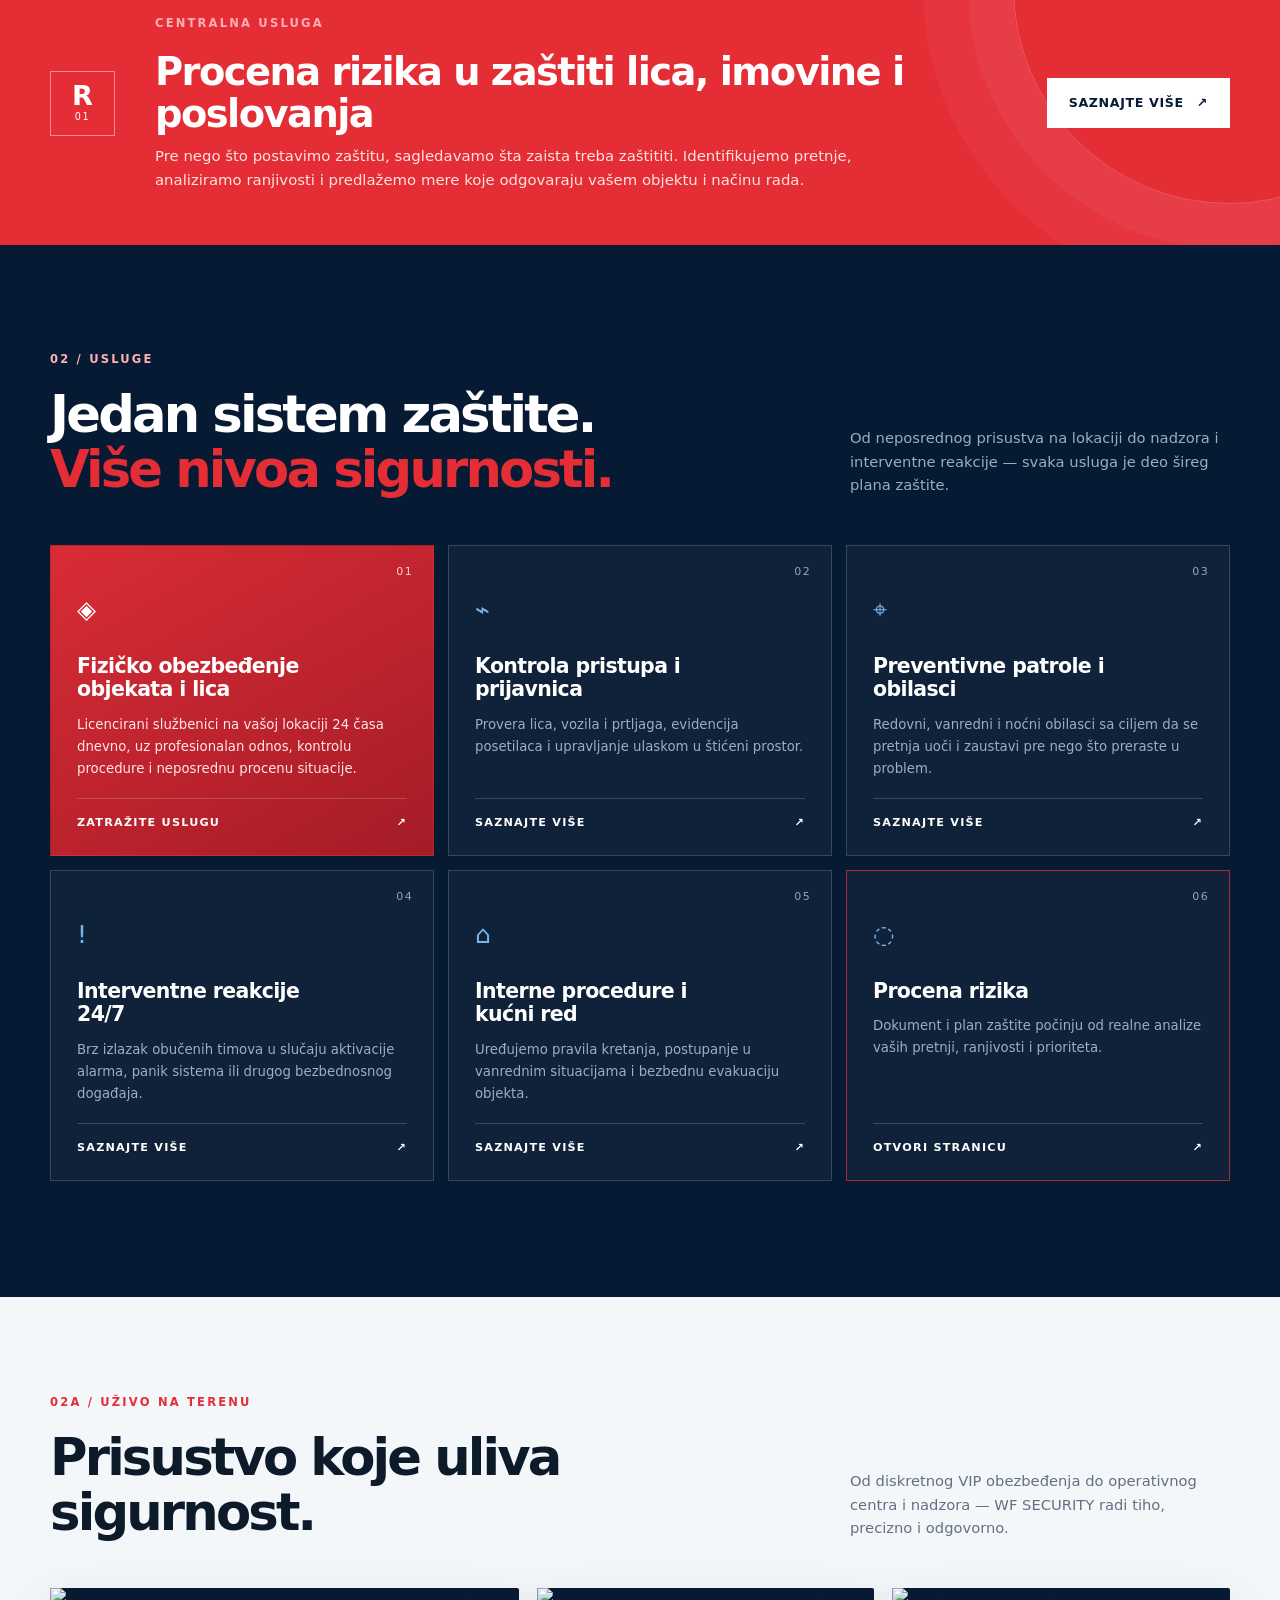
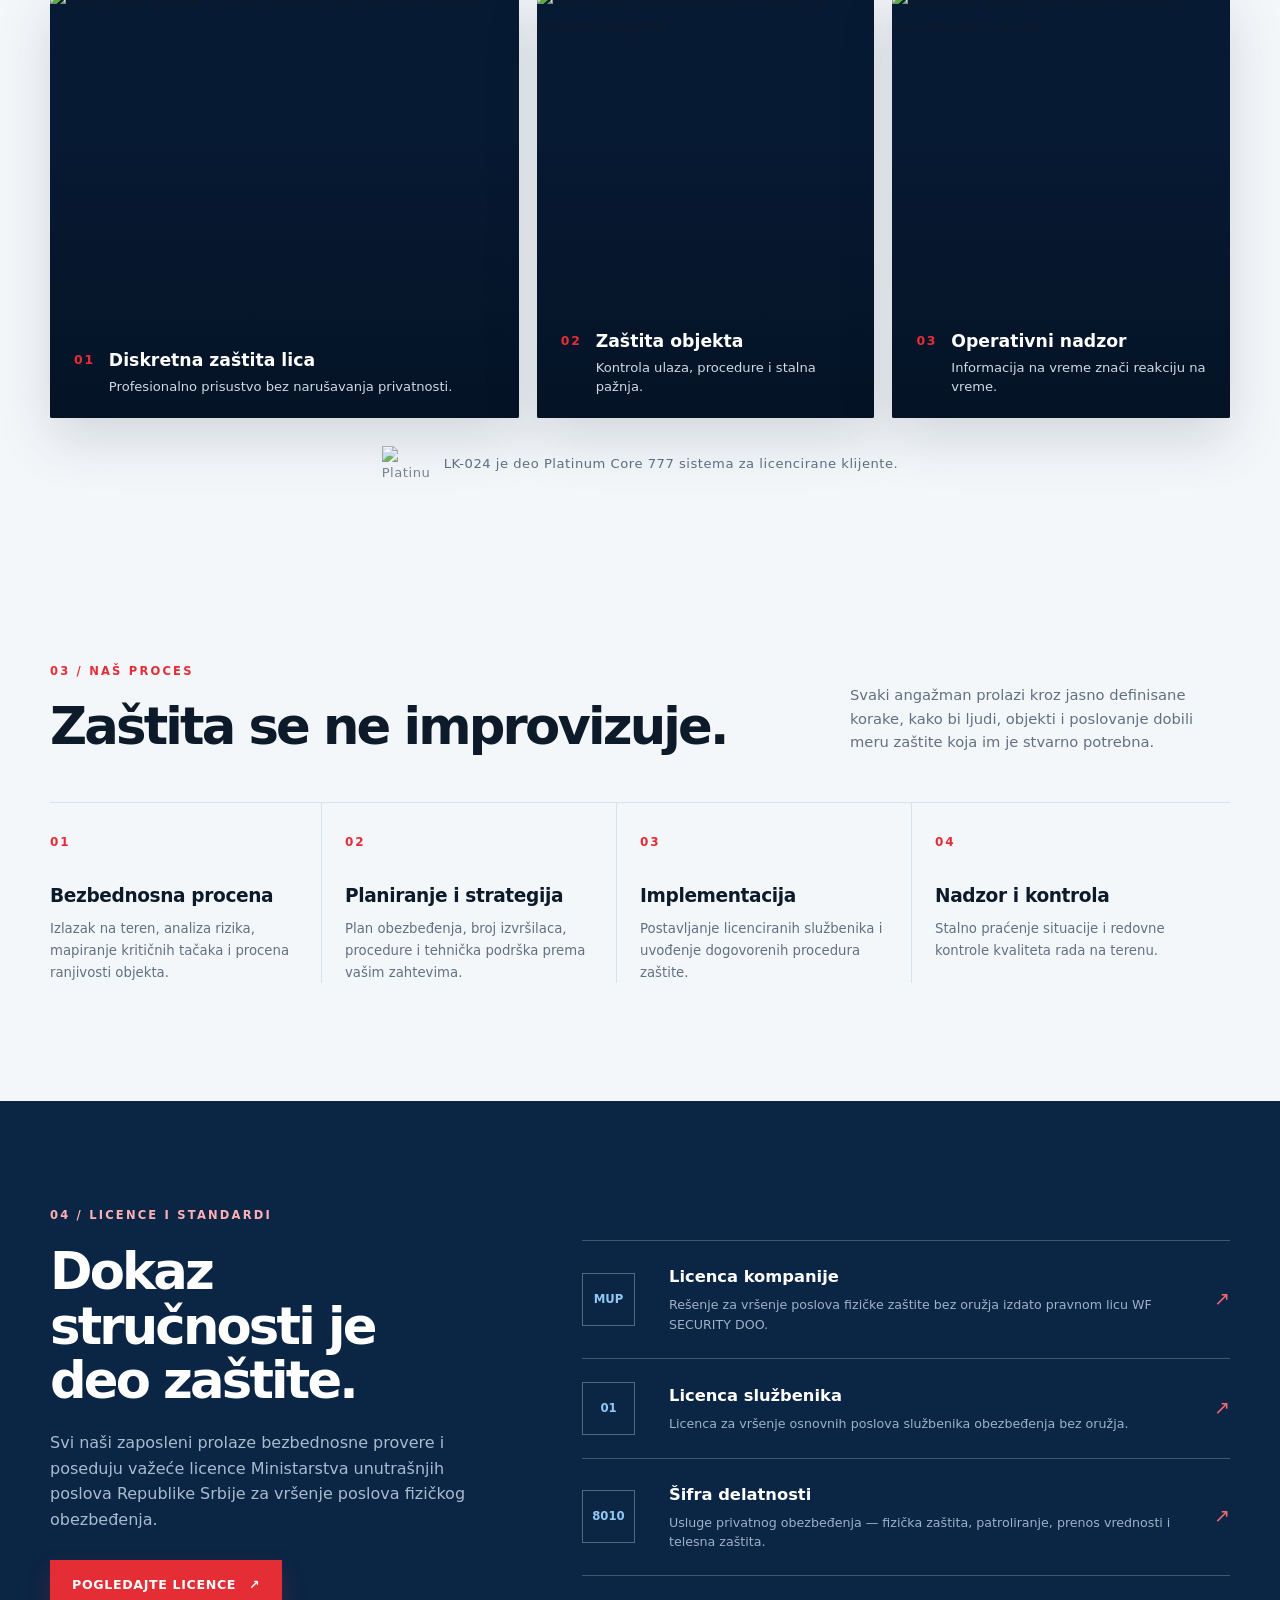
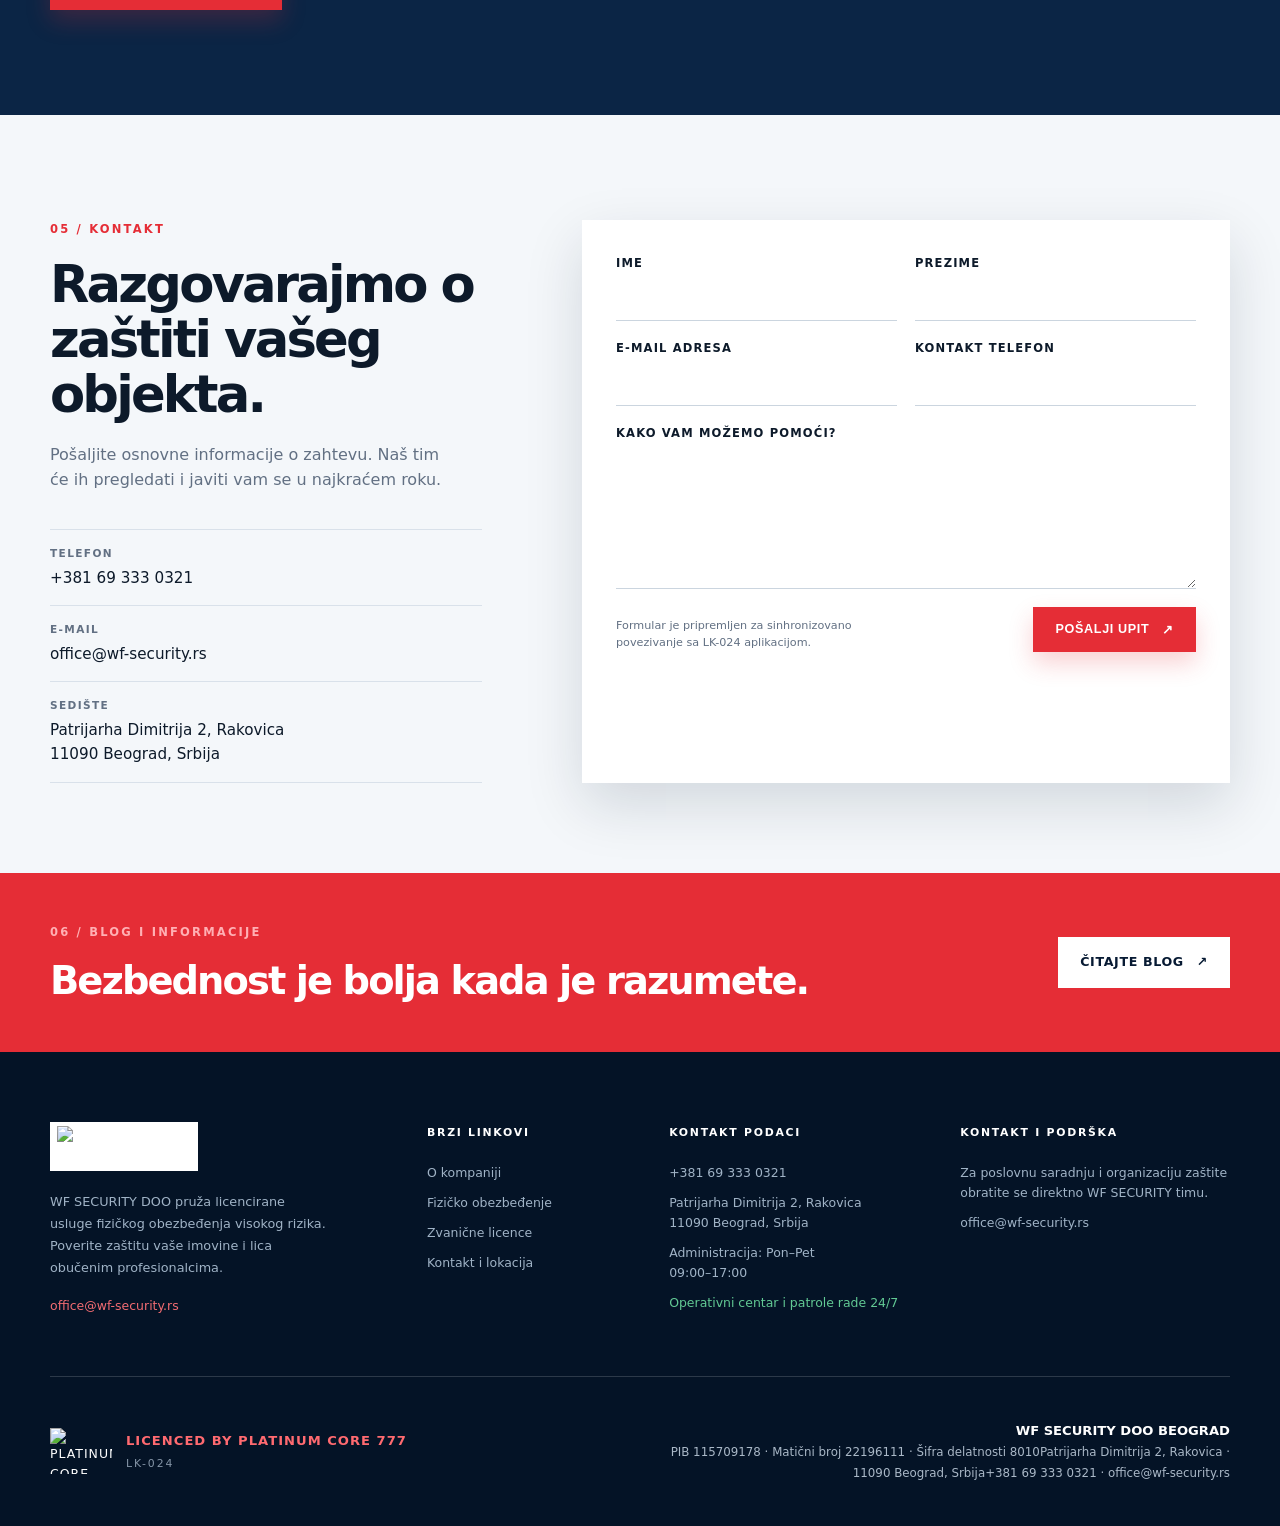
==== commit 50a704b5: "LK-024: finalize WF SECURITY website and Platinum Core branding" ====
--- a/index.html
+++ b/index.html
@@ -9,6 +9,7 @@
     <title>WF SECURITY | Licencirano fizičko obezbeđenje Beograd</title>
     <link rel="icon" href="assets/wf-logo.jpg" type="image/jpeg">
     <link rel="stylesheet" href="styles.css">
+    <link rel="stylesheet" href="styles-extra.css">
     <script src="script.js" defer></script>
   </head>
   <body>
@@ -20,6 +21,7 @@
         <span class="topline-separator"></span>
         <span class="top-note">Administracija: Pon–Pet 09:00–17:00</span>
         <span class="license-pill">LK-024</span>
+        <span class="platinum-signal">Powered by Platinum Core 777</span>
       </div>
     </div>
 
@@ -118,6 +120,30 @@
         </div>
       </section>
 
+      <section class="section section-light visual-proof-section">
+        <div class="shell">
+          <div class="section-heading">
+            <div><p class="section-kicker">02A / UŽIVO NA TERENU</p><h2>Prisustvo koje uliva sigurnost.</h2></div>
+            <p>Od diskretnog VIP obezbeđenja do operativnog centra i nadzora — WF SECURITY radi tiho, precizno i odgovorno.</p>
+          </div>
+          <div class="visual-proof-grid">
+            <article class="visual-proof-card visual-proof-card-large">
+              <img src="assets/executive-arrival.png" alt="Diskretna zaštita lica pri dolasku na poslovni objekat">
+              <div class="visual-proof-caption"><span>01</span><div><strong>Diskretna zaštita lica</strong><small>Profesionalno prisustvo bez narušavanja privatnosti.</small></div></div>
+            </article>
+            <article class="visual-proof-card">
+              <img src="assets/glass-office-guard.png" alt="Službenik obezbeđenja na ulazu u poslovni objekat">
+              <div class="visual-proof-caption"><span>02</span><div><strong>Zaštita objekta</strong><small>Kontrola ulaza, procedure i stalna pažnja.</small></div></div>
+            </article>
+            <article class="visual-proof-card">
+              <img src="assets/cctv-control-room.png" alt="Operater prati nadzorne kamere u kontrolnom centru">
+              <div class="visual-proof-caption"><span>03</span><div><strong>Operativni nadzor</strong><small>Informacija na vreme znači reakciju na vreme.</small></div></div>
+            </article>
+          </div>
+          <div class="visual-proof-brand"><img src="assets/platinum-core-777.png" alt="Platinum Core 777 logo"><span>LK-024 je deo Platinum Core 777 sistema za licencirane klijente.</span></div>
+        </div>
+      </section>
+
       <section class="section section-light process-section">
         <div class="shell">
           <div class="section-heading"><div><p class="section-kicker">03 / NAŠ PROCES</p><h2>Zaštita se ne improvizuje.</h2></div><p>Svaki angažman prolazi kroz jasno definisane korake, kako bi ljudi, objekti i poslovanje dobili meru zaštite koja im je stvarno potrebna.</p></div>
@@ -162,9 +188,9 @@
         <div class="footer-brand"><img src="assets/wf-logo.jpg" alt="WF Security logo"><p>WF SECURITY DOO pruža licencirane usluge fizičkog obezbeđenja visokog rizika. Poverite zaštitu vaše imovine i lica obučenim profesionalcima.</p><a href="mailto:office@wf-security.rs">office@wf-security.rs</a></div>
         <div class="footer-col"><h3>Brzi linkovi</h3><a href="#o-nama">O kompaniji</a><a href="#usluge">Fizičko obezbeđenje</a><a href="licence.html">Zvanične licence</a><a href="#kontakt">Kontakt i lokacija</a></div>
         <div class="footer-col"><h3>Kontakt podaci</h3><a href="tel:+381693330321">+381 69 333 0321</a><span>Patrijarha Dimitrija 2, Rakovica<br>11090 Beograd, Srbija</span><span>Administracija: Pon–Pet<br>09:00–17:00</span><span class="footer-24">Operativni centar i patrole rade 24/7</span></div>
-        <div class="footer-col footer-company"><h3>Poslovni podaci</h3><span><b>Pun naziv:</b> WF SECURITY DOO BEOGRAD</span><span><b>PIB:</b> 115709178</span><span><b>Matični broj:</b> 22196111</span><span><b>Šifra delatnosti:</b> 8010</span></div>
+        <div class="footer-col footer-company"><h3>Kontakt i podrška</h3><span>Za poslovnu saradnju i organizaciju zaštite obratite se direktno WF SECURITY timu.</span><a href="mailto:office@wf-security.rs">office@wf-security.rs</a></div>
       </div>
-      <div class="shell footer-bottom"><span>© 2026 WF Security DOO Beograd. Sva prava zadržana.</span><span>Licencirano od strane MUP-a Republike Srbije.</span><div class="platinum-credit"><img src="assets/platinum-core-777.png" alt="Platinum Core 777 logo"><span>Powered by <strong>PLATINUM CORE 777</strong></span><small>LK-024</small></div></div>
+      <div class="shell footer-bottom home-footer-bottom"><div class="home-footer-credit"><img src="assets/platinum-core-777.png" alt="Platinum Core 777 logo"><div><strong>Licenced by Platinum Core 777</strong><small>LK-024</small></div></div><div class="home-footer-company"><strong>WF SECURITY DOO BEOGRAD</strong><span>PIB 115709178 · Matični broj 22196111 · Šifra delatnosti 8010</span><span>Patrijarha Dimitrija 2, Rakovica · 11090 Beograd, Srbija</span><span>+381 69 333 0321 · office@wf-security.rs</span></div></div>
     </footer>
   </body>
 </html>
--- a/styles-extra.css
+++ b/styles-extra.css
@@ -0,0 +1,41 @@
+/* LK-024 branded visual layer */
+.platinum-credit{display:none!important}
+.platinum-signal{margin-left:6px;color:#7f8da0;font-size:.68rem;font-weight:800;letter-spacing:.08em;text-transform:uppercase;white-space:nowrap}
+.hero-media{background-image:url("assets/hero-desktop.png");background-position:center center}
+.visual-proof-section{padding-top:96px;padding-bottom:76px}
+.visual-proof-grid{display:grid;grid-template-columns:1.25fr .9fr .9fr;gap:18px;margin-top:42px}
+.visual-proof-card{min-height:360px;position:relative;overflow:hidden;background:var(--navy);border-radius:2px;box-shadow:var(--shadow)}
+.visual-proof-card-large{min-height:430px}
+.visual-proof-card img{width:100%;height:100%;min-height:360px;object-fit:cover;transition:transform .55s ease,filter .55s ease}
+.visual-proof-card-large img{min-height:430px}
+.visual-proof-card:hover img{transform:scale(1.04);filter:saturate(1.08)}
+.visual-proof-card:after{content:"";position:absolute;inset:35% 0 0;background:linear-gradient(transparent,rgba(4,18,36,.94))}
+.visual-proof-caption{position:absolute;z-index:1;left:24px;right:20px;bottom:22px;display:flex;align-items:flex-start;gap:14px;color:#fff}
+.visual-proof-caption>span{color:var(--red);font-size:.78rem;font-weight:900;letter-spacing:.14em}
+.visual-proof-caption strong{display:block;font-size:1.08rem;line-height:1.2}
+.visual-proof-caption small{display:block;margin-top:6px;color:#d0d9e4;font-size:.82rem;line-height:1.45}
+.visual-proof-brand{display:flex;align-items:center;justify-content:center;gap:14px;margin-top:28px;color:#627083;font-size:.82rem;letter-spacing:.04em}
+.visual-proof-brand img{width:48px;height:35px;object-fit:contain;opacity:.86}
+.home-footer-bottom{display:grid!important;grid-template-columns:1fr 1fr;align-items:center;gap:40px;padding:30px 0!important;min-height:150px}
+.home-footer-credit{display:flex;align-items:center;gap:14px;color:#fff;text-transform:uppercase;font-size:.78rem;letter-spacing:.08em}
+.home-footer-credit img{width:62px;height:46px;object-fit:contain}
+.home-footer-credit strong{display:block;color:#ff6a70;font-size:.82rem}
+.home-footer-credit small{display:block;color:#8595a7;font-size:.68rem;letter-spacing:.18em;margin-top:4px}
+.home-footer-company{justify-self:end;text-align:right;color:#aab8c7;font-size:.74rem;line-height:1.7}
+.home-footer-company strong{display:block;color:#fff;font-size:.82rem}
+@media (max-width:900px){
+  .platinum-signal{display:none}
+  .visual-proof-grid{grid-template-columns:1fr 1fr}
+  .visual-proof-card-large{grid-column:1/-1;min-height:390px}
+  .visual-proof-card-large img{min-height:390px}
+}
+@media (max-width:620px){
+  .hero-media{background-image:url("assets/hero-mobile.png");background-position:center top}
+  .visual-proof-section{padding-top:68px;padding-bottom:56px}
+  .visual-proof-grid{grid-template-columns:1fr;gap:14px;margin-top:28px}
+  .visual-proof-card,.visual-proof-card-large{min-height:320px}
+  .visual-proof-card img,.visual-proof-card-large img{min-height:320px}
+  .visual-proof-brand{align-items:flex-start;text-align:center;font-size:.75rem}
+  .home-footer-bottom{grid-template-columns:1fr;gap:22px}
+  .home-footer-company{justify-self:start;text-align:left}
+}
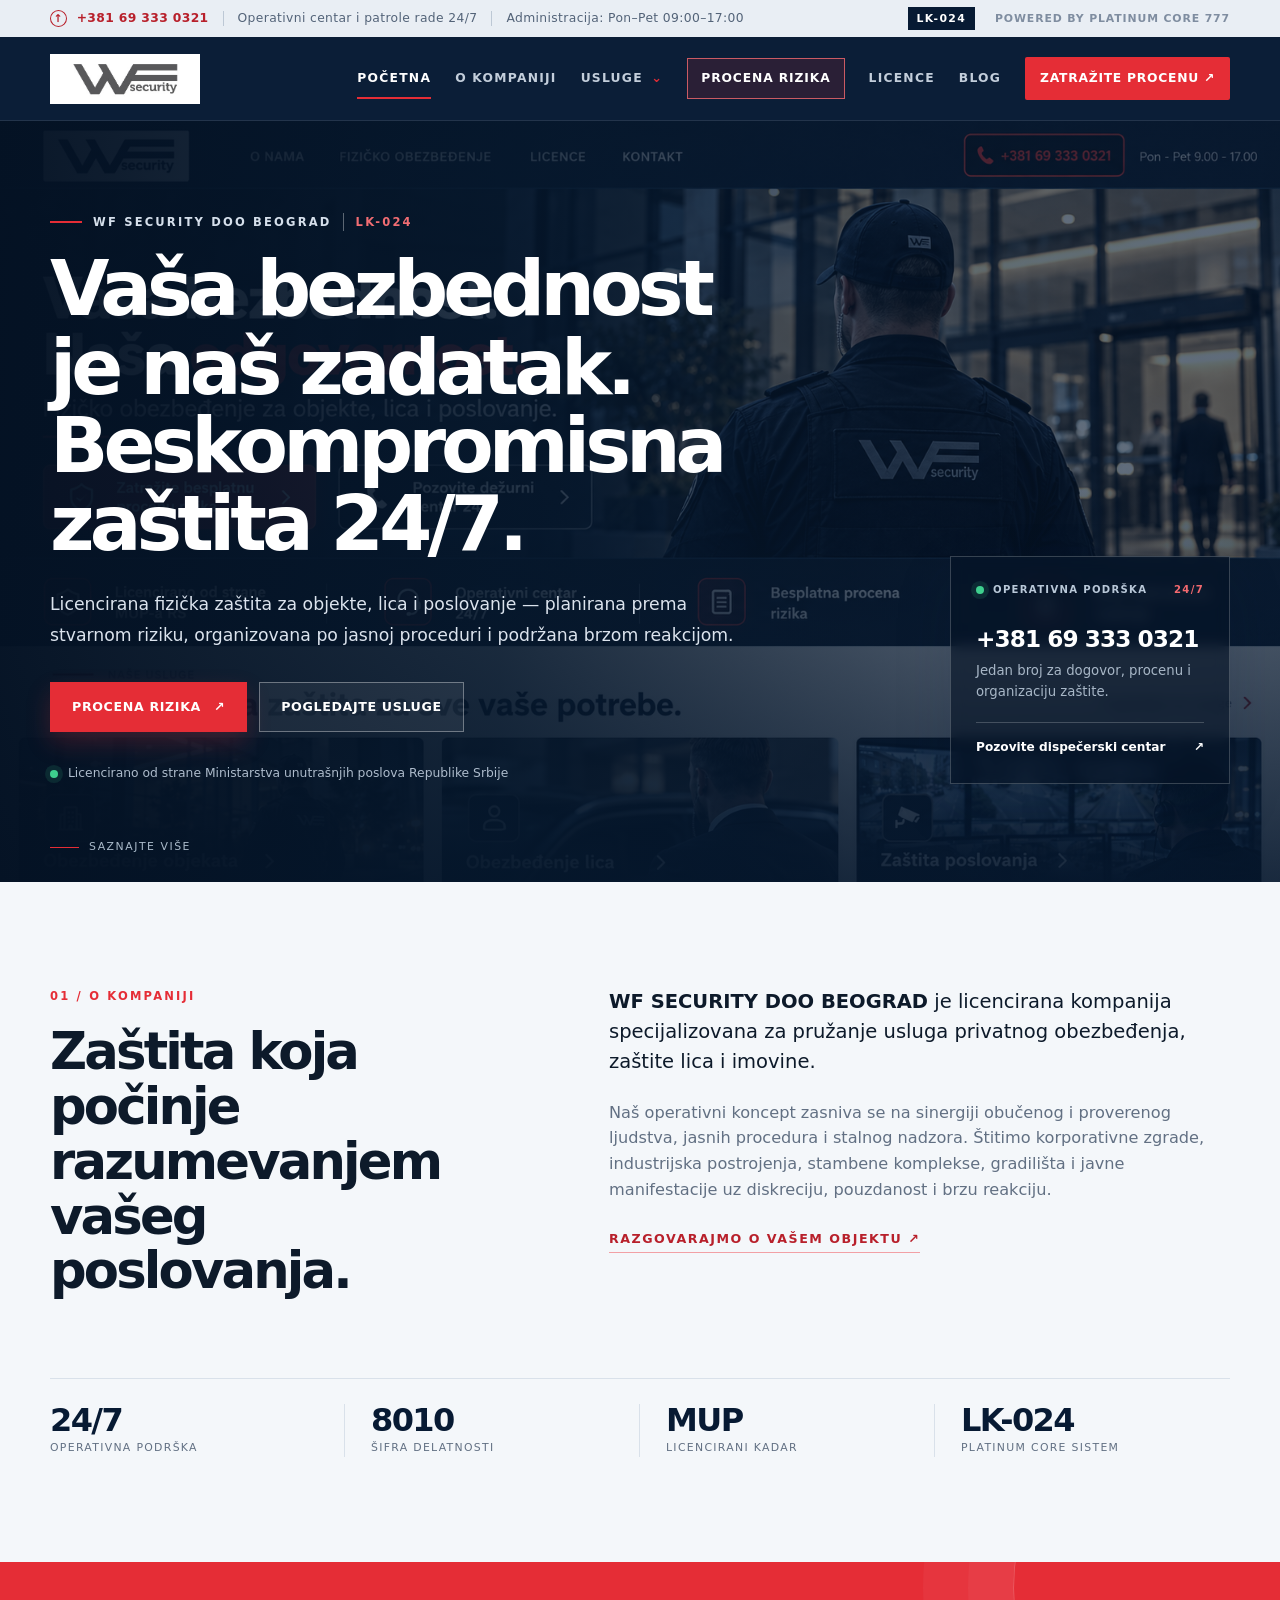
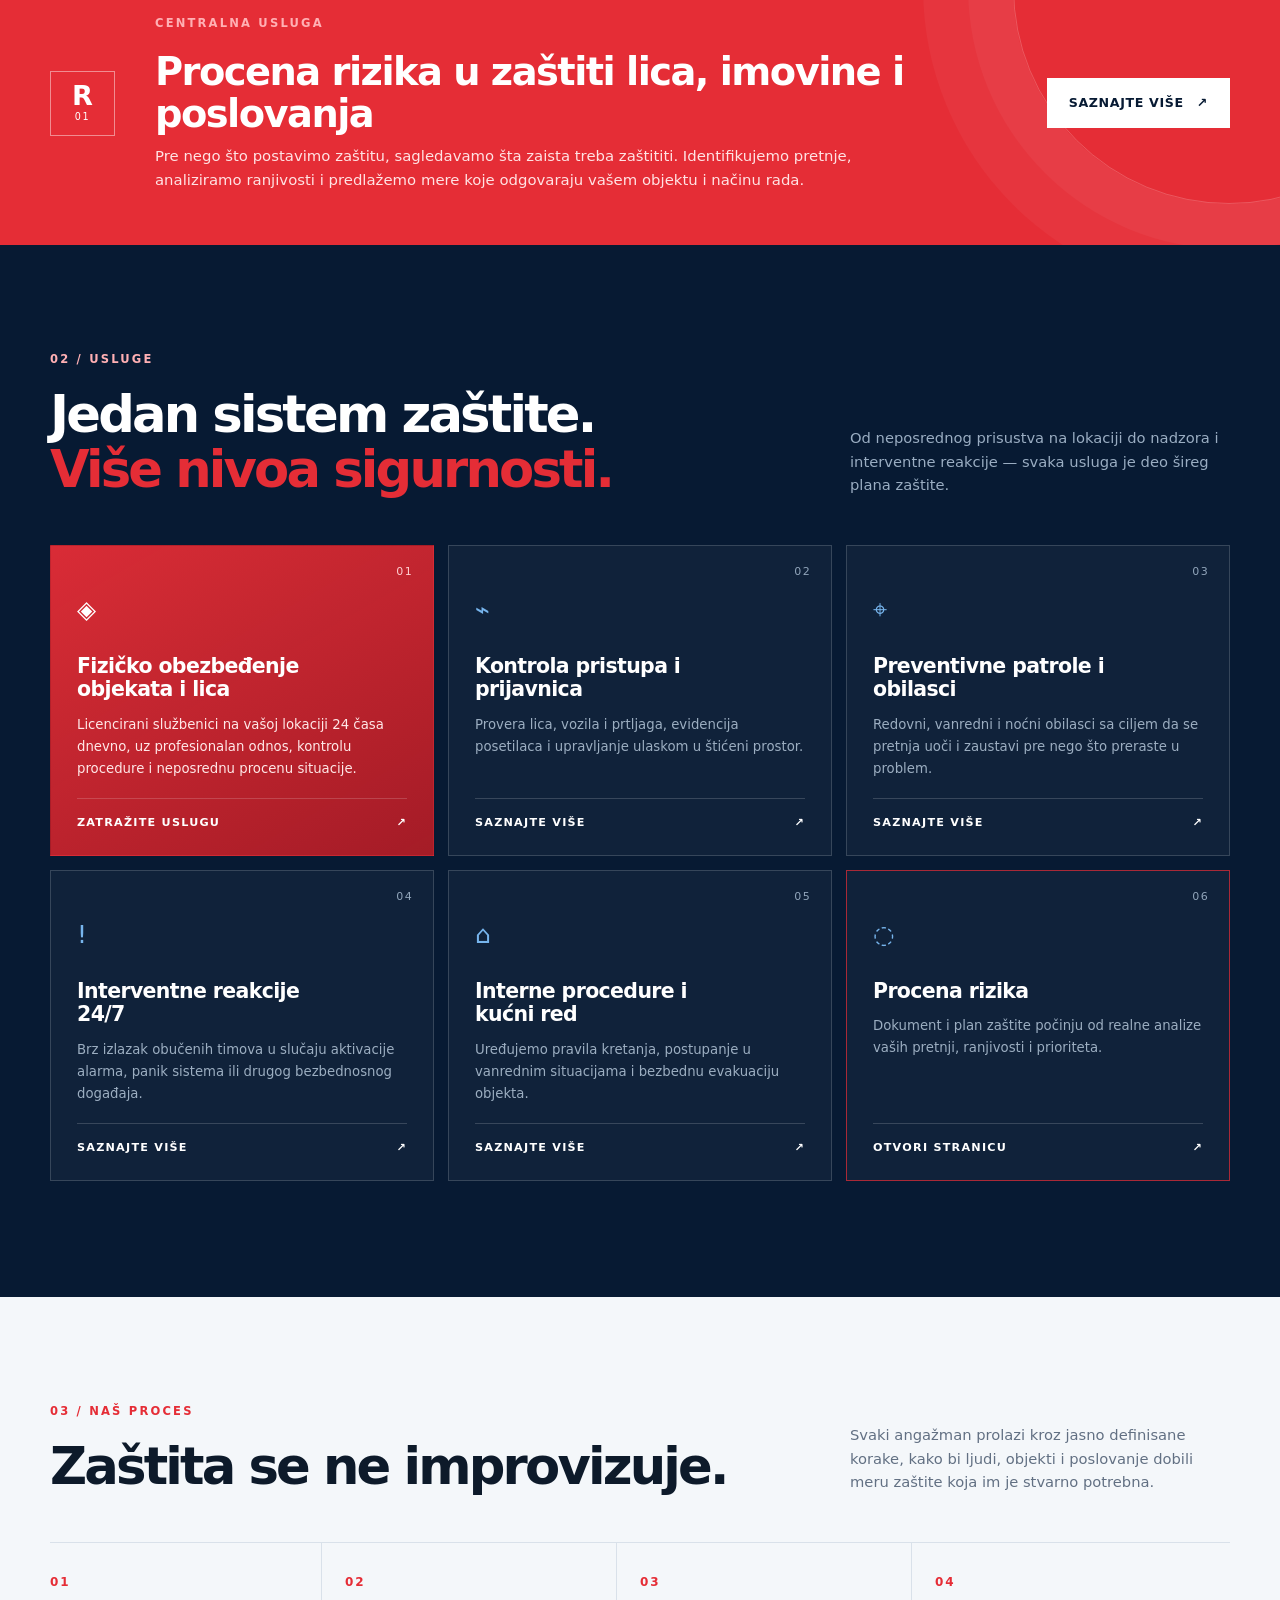
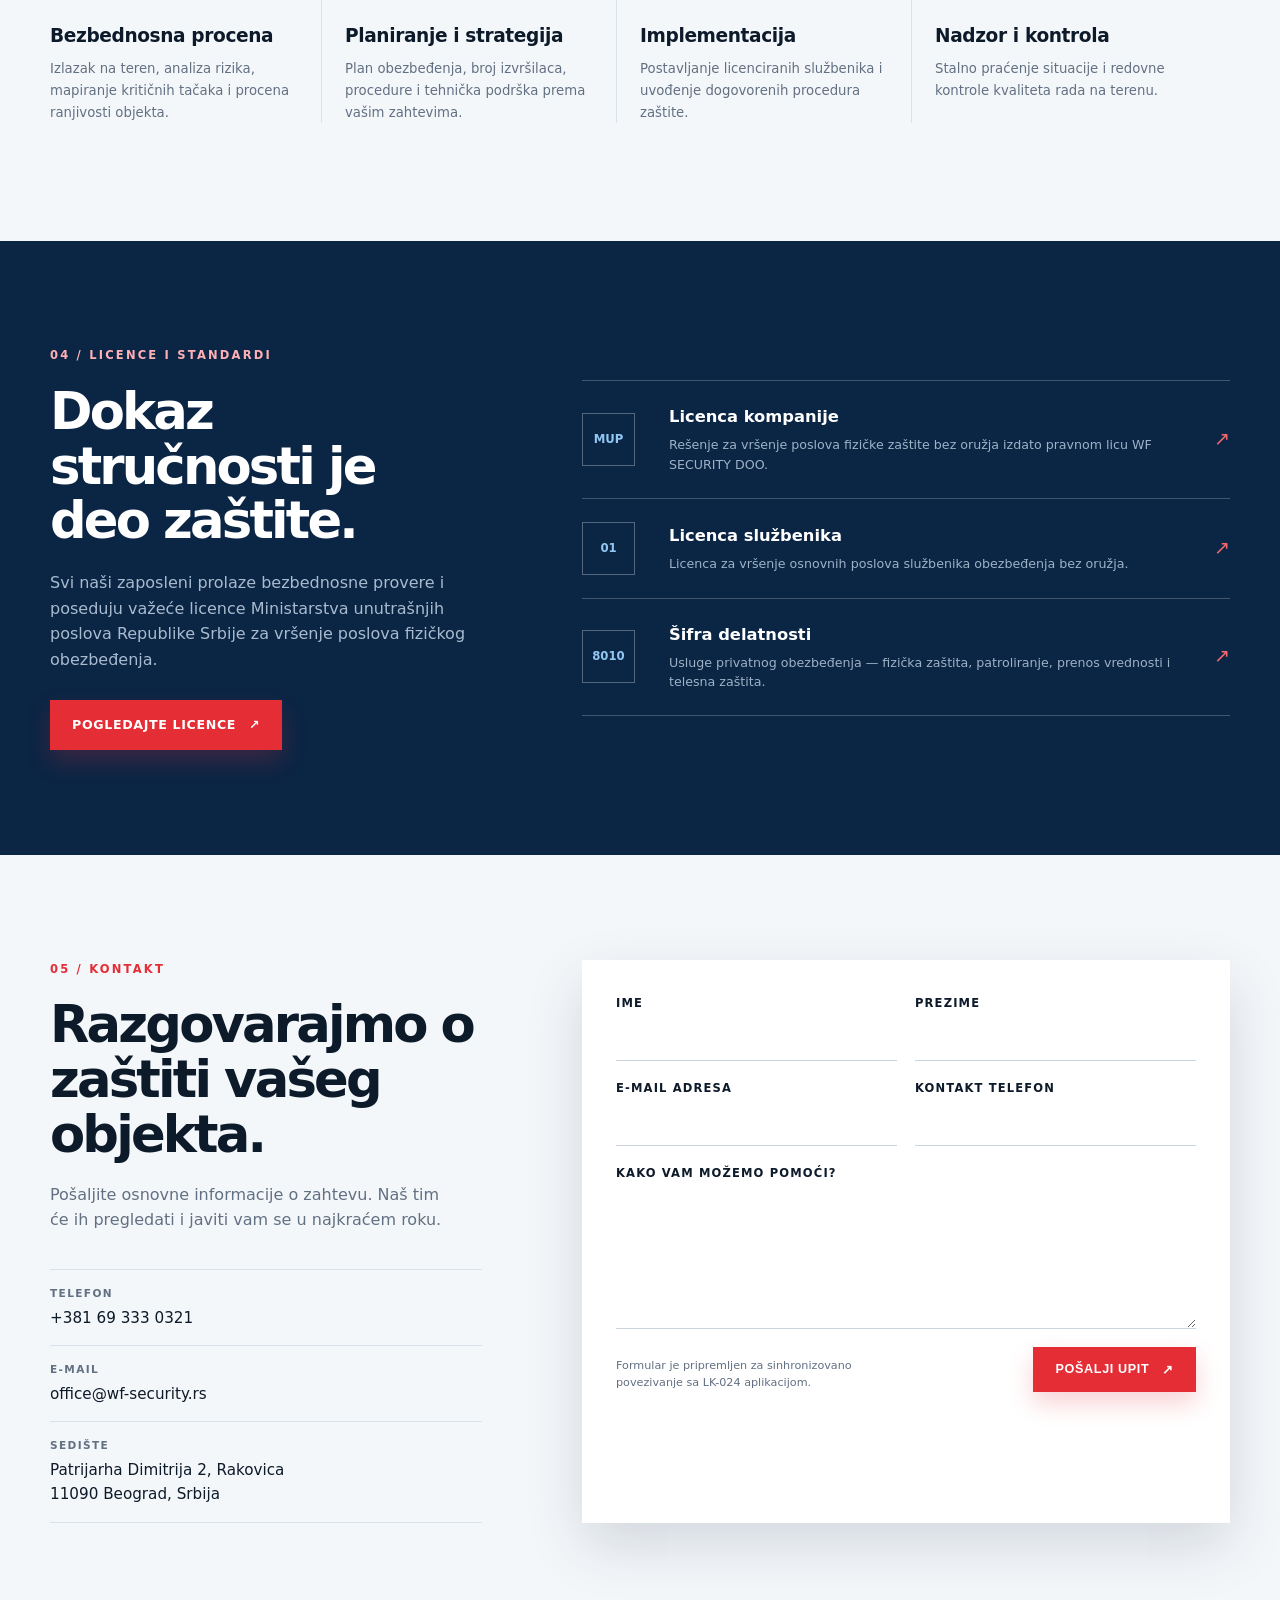
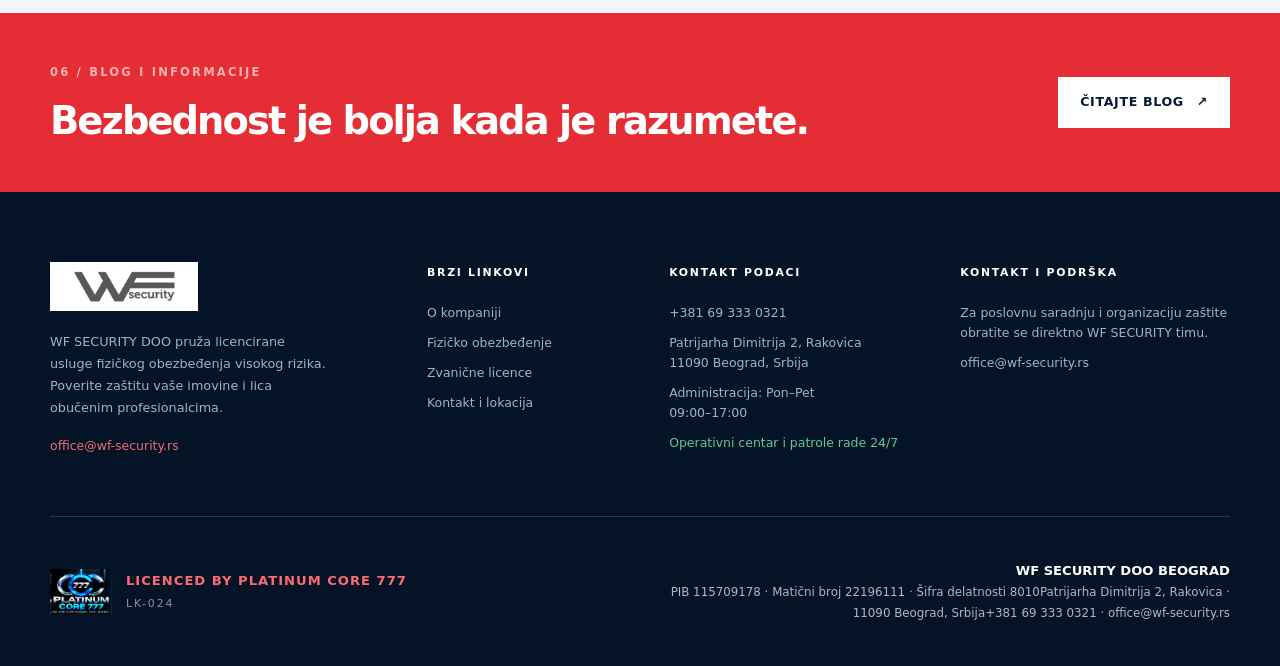
==== commit e4ad69d1: "LK-024: add services menu and SEO blog pages" ====
--- a/index.html
+++ b/index.html
@@ -34,8 +34,8 @@
         <nav id="main-nav" class="main-nav" aria-label="Glavna navigacija">
           <a class="active" href="index.html">Početna</a>
           <a href="#o-nama">O kompaniji</a>
-          <a href="#usluge">Usluge</a>
-          <a href="procena-rizika.html">Procena rizika</a>
+          <details class="nav-dropdown"><summary>Usluge <span>⌄</span></summary><div class="nav-dropdown-menu"><a href="usluge.html#diskretna-zastita">Diskretna zaštita lica</a><a href="usluge.html#zastita-objekta">Zaštita objekta</a><a href="usluge.html#operativni-nadzor">Operativni nadzor</a></div></details>
+          <a class="nav-risk" href="procena-rizika.html">Procena rizika</a>
           <a href="licence.html">Licence</a>
           <a href="blog.html">Blog</a>
           <a class="nav-cta" href="#kontakt">Zatražite procenu <span>↗</span></a>
@@ -54,7 +54,7 @@
             <p class="hero-lead">Licencirana fizička zaštita za objekte, lica i poslovanje — planirana prema stvarnom riziku, organizovana po jasnoj proceduri i podržana brzom reakcijom.</p>
             <div class="hero-actions">
               <a class="button button-primary" href="procena-rizika.html">Procena rizika <span>↗</span></a>
-              <a class="button button-ghost" href="#usluge">Pogledajte usluge</a>
+              <a class="button button-ghost" href="usluge.html">Pogledajte usluge</a>
             </div>
             <div class="hero-trust">
               <span class="trust-dot"></span>
@@ -120,30 +120,6 @@
         </div>
       </section>
 
-      <section class="section section-light visual-proof-section">
-        <div class="shell">
-          <div class="section-heading">
-            <div><p class="section-kicker">02A / UŽIVO NA TERENU</p><h2>Prisustvo koje uliva sigurnost.</h2></div>
-            <p>Od diskretnog VIP obezbeđenja do operativnog centra i nadzora — WF SECURITY radi tiho, precizno i odgovorno.</p>
-          </div>
-          <div class="visual-proof-grid">
-            <article class="visual-proof-card visual-proof-card-large">
-              <img src="assets/executive-arrival.png" alt="Diskretna zaštita lica pri dolasku na poslovni objekat">
-              <div class="visual-proof-caption"><span>01</span><div><strong>Diskretna zaštita lica</strong><small>Profesionalno prisustvo bez narušavanja privatnosti.</small></div></div>
-            </article>
-            <article class="visual-proof-card">
-              <img src="assets/glass-office-guard.png" alt="Službenik obezbeđenja na ulazu u poslovni objekat">
-              <div class="visual-proof-caption"><span>02</span><div><strong>Zaštita objekta</strong><small>Kontrola ulaza, procedure i stalna pažnja.</small></div></div>
-            </article>
-            <article class="visual-proof-card">
-              <img src="assets/cctv-control-room.png" alt="Operater prati nadzorne kamere u kontrolnom centru">
-              <div class="visual-proof-caption"><span>03</span><div><strong>Operativni nadzor</strong><small>Informacija na vreme znači reakciju na vreme.</small></div></div>
-            </article>
-          </div>
-          <div class="visual-proof-brand"><img src="assets/platinum-core-777.png" alt="Platinum Core 777 logo"><span>LK-024 je deo Platinum Core 777 sistema za licencirane klijente.</span></div>
-        </div>
-      </section>
-
       <section class="section section-light process-section">
         <div class="shell">
           <div class="section-heading"><div><p class="section-kicker">03 / NAŠ PROCES</p><h2>Zaštita se ne improvizuje.</h2></div><p>Svaki angažman prolazi kroz jasno definisane korake, kako bi ljudi, objekti i poslovanje dobili meru zaštite koja im je stvarno potrebna.</p></div>
@@ -186,7 +162,7 @@
     <footer class="site-footer">
       <div class="shell footer-main">
         <div class="footer-brand"><img src="assets/wf-logo.jpg" alt="WF Security logo"><p>WF SECURITY DOO pruža licencirane usluge fizičkog obezbeđenja visokog rizika. Poverite zaštitu vaše imovine i lica obučenim profesionalcima.</p><a href="mailto:office@wf-security.rs">office@wf-security.rs</a></div>
-        <div class="footer-col"><h3>Brzi linkovi</h3><a href="#o-nama">O kompaniji</a><a href="#usluge">Fizičko obezbeđenje</a><a href="licence.html">Zvanične licence</a><a href="#kontakt">Kontakt i lokacija</a></div>
+        <div class="footer-col"><h3>Brzi linkovi</h3><a href="#o-nama">O kompaniji</a><a href="usluge.html#zastita-objekta">Fizičko obezbeđenje</a><a href="licence.html">Zvanične licence</a><a href="#kontakt">Kontakt i lokacija</a></div>
         <div class="footer-col"><h3>Kontakt podaci</h3><a href="tel:+381693330321">+381 69 333 0321</a><span>Patrijarha Dimitrija 2, Rakovica<br>11090 Beograd, Srbija</span><span>Administracija: Pon–Pet<br>09:00–17:00</span><span class="footer-24">Operativni centar i patrole rade 24/7</span></div>
         <div class="footer-col footer-company"><h3>Kontakt i podrška</h3><span>Za poslovnu saradnju i organizaciju zaštite obratite se direktno WF SECURITY timu.</span><a href="mailto:office@wf-security.rs">office@wf-security.rs</a></div>
       </div>
--- a/styles-extra.css
+++ b/styles-extra.css
@@ -1,21 +1,30 @@
 /* LK-024 branded visual layer */
 .platinum-credit{display:none!important}
 .platinum-signal{margin-left:6px;color:#7f8da0;font-size:.68rem;font-weight:800;letter-spacing:.08em;text-transform:uppercase;white-space:nowrap}
+.nav-dropdown{position:relative;color:#c3cedb;font-size:.77rem;font-weight:800;letter-spacing:.1em;text-transform:uppercase}
+.nav-dropdown summary{list-style:none;cursor:pointer;white-space:nowrap;padding:31px 0}
+.nav-dropdown summary::-webkit-details-marker{display:none}
+.nav-dropdown summary span{color:var(--red);font-size:.8rem;margin-left:3px}
+.nav-dropdown[open] summary,.nav-dropdown summary:hover{color:#fff}
+.nav-dropdown-menu{position:absolute;z-index:40;top:76px;left:-18px;min-width:245px;padding:9px;background:#041326;border:1px solid rgba(255,255,255,.18);box-shadow:0 18px 35px rgba(0,0,0,.3)}
+.nav-dropdown-menu a{display:block!important;padding:12px 13px!important;color:#c3cedb!important;font-size:.75rem!important;font-weight:750!important;letter-spacing:.03em!important;text-transform:none!important;white-space:normal!important}
+.nav-dropdown-menu a:hover{background:rgba(255,255,255,.09);color:#fff!important}
+.main-nav .nav-risk{color:#fff;background:rgba(229,45,54,.14);border:1px solid rgba(242,105,111,.8);padding:10px 13px;letter-spacing:.07em}
+.main-nav .nav-risk:hover{background:var(--red);color:#fff}
 .hero-media{background-image:url("assets/hero-desktop.png");background-position:center center}
 .visual-proof-section{padding-top:96px;padding-bottom:76px}
-.visual-proof-grid{display:grid;grid-template-columns:1.25fr .9fr .9fr;gap:18px;margin-top:42px}
-.visual-proof-card{min-height:360px;position:relative;overflow:hidden;background:var(--navy);border-radius:2px;box-shadow:var(--shadow)}
-.visual-proof-card-large{min-height:430px}
-.visual-proof-card img{width:100%;height:100%;min-height:360px;object-fit:cover;transition:transform .55s ease,filter .55s ease}
-.visual-proof-card-large img{min-height:430px}
+.visual-proof-grid{width:100vw;margin-left:calc(50% - 50vw);display:grid;grid-template-columns:1.25fr .9fr .9fr;gap:0;margin-top:42px;background:#fff}
+.visual-proof-card{min-height:0;position:relative;overflow:hidden;background:#fff;border-radius:0;box-shadow:none;border-right:1px solid #dbe3eb;display:flex;flex-direction:column}
+.visual-proof-card:last-child{border-right:0}
+.visual-proof-card-large{min-height:0}
+.visual-proof-card img{width:100%;height:auto;aspect-ratio:1.32 / 1;min-height:0;object-fit:cover;transition:transform .55s ease,filter .55s ease}
+.visual-proof-card-large img{aspect-ratio:1.48 / 1}
 .visual-proof-card:hover img{transform:scale(1.04);filter:saturate(1.08)}
-.visual-proof-card:after{content:"";position:absolute;inset:35% 0 0;background:linear-gradient(transparent,rgba(4,18,36,.94))}
-.visual-proof-caption{position:absolute;z-index:1;left:24px;right:20px;bottom:22px;display:flex;align-items:flex-start;gap:14px;color:#fff}
+.visual-proof-card:after{display:none}
+.visual-proof-caption{position:static;z-index:auto;flex:1;display:flex;align-items:flex-start;gap:14px;padding:20px 24px 27px;color:var(--ink);background:#fff}
 .visual-proof-caption>span{color:var(--red);font-size:.78rem;font-weight:900;letter-spacing:.14em}
-.visual-proof-caption strong{display:block;font-size:1.08rem;line-height:1.2}
-.visual-proof-caption small{display:block;margin-top:6px;color:#d0d9e4;font-size:.82rem;line-height:1.45}
-.visual-proof-brand{display:flex;align-items:center;justify-content:center;gap:14px;margin-top:28px;color:#627083;font-size:.82rem;letter-spacing:.04em}
-.visual-proof-brand img{width:48px;height:35px;object-fit:contain;opacity:.86}
+.visual-proof-caption strong{display:block;font-size:1.08rem;line-height:1.2;color:var(--ink)}
+.visual-proof-caption small{display:block;margin-top:6px;color:var(--muted);font-size:.82rem;line-height:1.45}
 .home-footer-bottom{display:grid!important;grid-template-columns:1fr 1fr;align-items:center;gap:40px;padding:30px 0!important;min-height:150px}
 .home-footer-credit{display:flex;align-items:center;gap:14px;color:#fff;text-transform:uppercase;font-size:.78rem;letter-spacing:.08em}
 .home-footer-credit img{width:62px;height:46px;object-fit:contain}
@@ -23,19 +32,36 @@
 .home-footer-credit small{display:block;color:#8595a7;font-size:.68rem;letter-spacing:.18em;margin-top:4px}
 .home-footer-company{justify-self:end;text-align:right;color:#aab8c7;font-size:.74rem;line-height:1.7}
 .home-footer-company strong{display:block;color:#fff;font-size:.82rem}
+.service-showcase-section{padding:0}
+.service-showcase-item{background:var(--paper);border-bottom:1px solid var(--line)}
+.service-showcase-media{width:100vw;margin-left:calc(50% - 50vw);background:var(--navy);overflow:hidden}
+.service-showcase-media img{display:block;width:100%;aspect-ratio:2.35 / 1;object-fit:cover;object-position:center;transition:transform .55s ease,filter .55s ease}
+.service-showcase-item:hover .service-showcase-media img{transform:scale(1.018);filter:saturate(1.05)}
+.service-showcase-copy{padding-top:55px;padding-bottom:70px}
+.service-showcase-copy h2{max-width:780px;font-size:clamp(2rem,4vw,3.65rem);line-height:1.06;letter-spacing:-.055em;margin:0 0 17px}
+.service-showcase-copy>p:not(.section-kicker){max-width:720px;color:var(--muted);font-size:1.02rem;line-height:1.75;margin:0 0 27px}
+.service-showcase-copy .button{margin-top:4px}
 @media (max-width:900px){
   .platinum-signal{display:none}
   .visual-proof-grid{grid-template-columns:1fr 1fr}
-  .visual-proof-card-large{grid-column:1/-1;min-height:390px}
-  .visual-proof-card-large img{min-height:390px}
+  .visual-proof-card-large{grid-column:1/-1}
+  .visual-proof-card-large img{aspect-ratio:1.8 / 1}
+}
+@media (max-width:760px){
+  .nav-dropdown{width:100%;font-size:.72rem}
+  .nav-dropdown summary{padding:13px 4px}
+  .nav-dropdown-menu{position:static;min-width:0;padding:4px 0 7px;background:rgba(255,255,255,.04);border:0;box-shadow:none}
+  .nav-dropdown-menu a{padding:10px 13px!important;font-size:.7rem!important}
+  .main-nav .nav-risk{padding:11px 13px;margin-top:3px}
 }
 @media (max-width:620px){
   .hero-media{background-image:url("assets/hero-mobile.png");background-position:center top}
   .visual-proof-section{padding-top:68px;padding-bottom:56px}
-  .visual-proof-grid{grid-template-columns:1fr;gap:14px;margin-top:28px}
-  .visual-proof-card,.visual-proof-card-large{min-height:320px}
-  .visual-proof-card img,.visual-proof-card-large img{min-height:320px}
-  .visual-proof-brand{align-items:flex-start;text-align:center;font-size:.75rem}
+  .visual-proof-grid{grid-template-columns:1fr;gap:0;margin-top:28px}
+  .visual-proof-card,.visual-proof-card-large{min-height:0;border-right:0;border-bottom:1px solid #dbe3eb}
+  .visual-proof-card img,.visual-proof-card-large img{aspect-ratio:1.55 / 1}
+  .service-showcase-media img{aspect-ratio:1.35 / 1}
+  .service-showcase-copy{padding-top:42px;padding-bottom:52px}
   .home-footer-bottom{grid-template-columns:1fr;gap:22px}
   .home-footer-company{justify-self:start;text-align:left}
 }
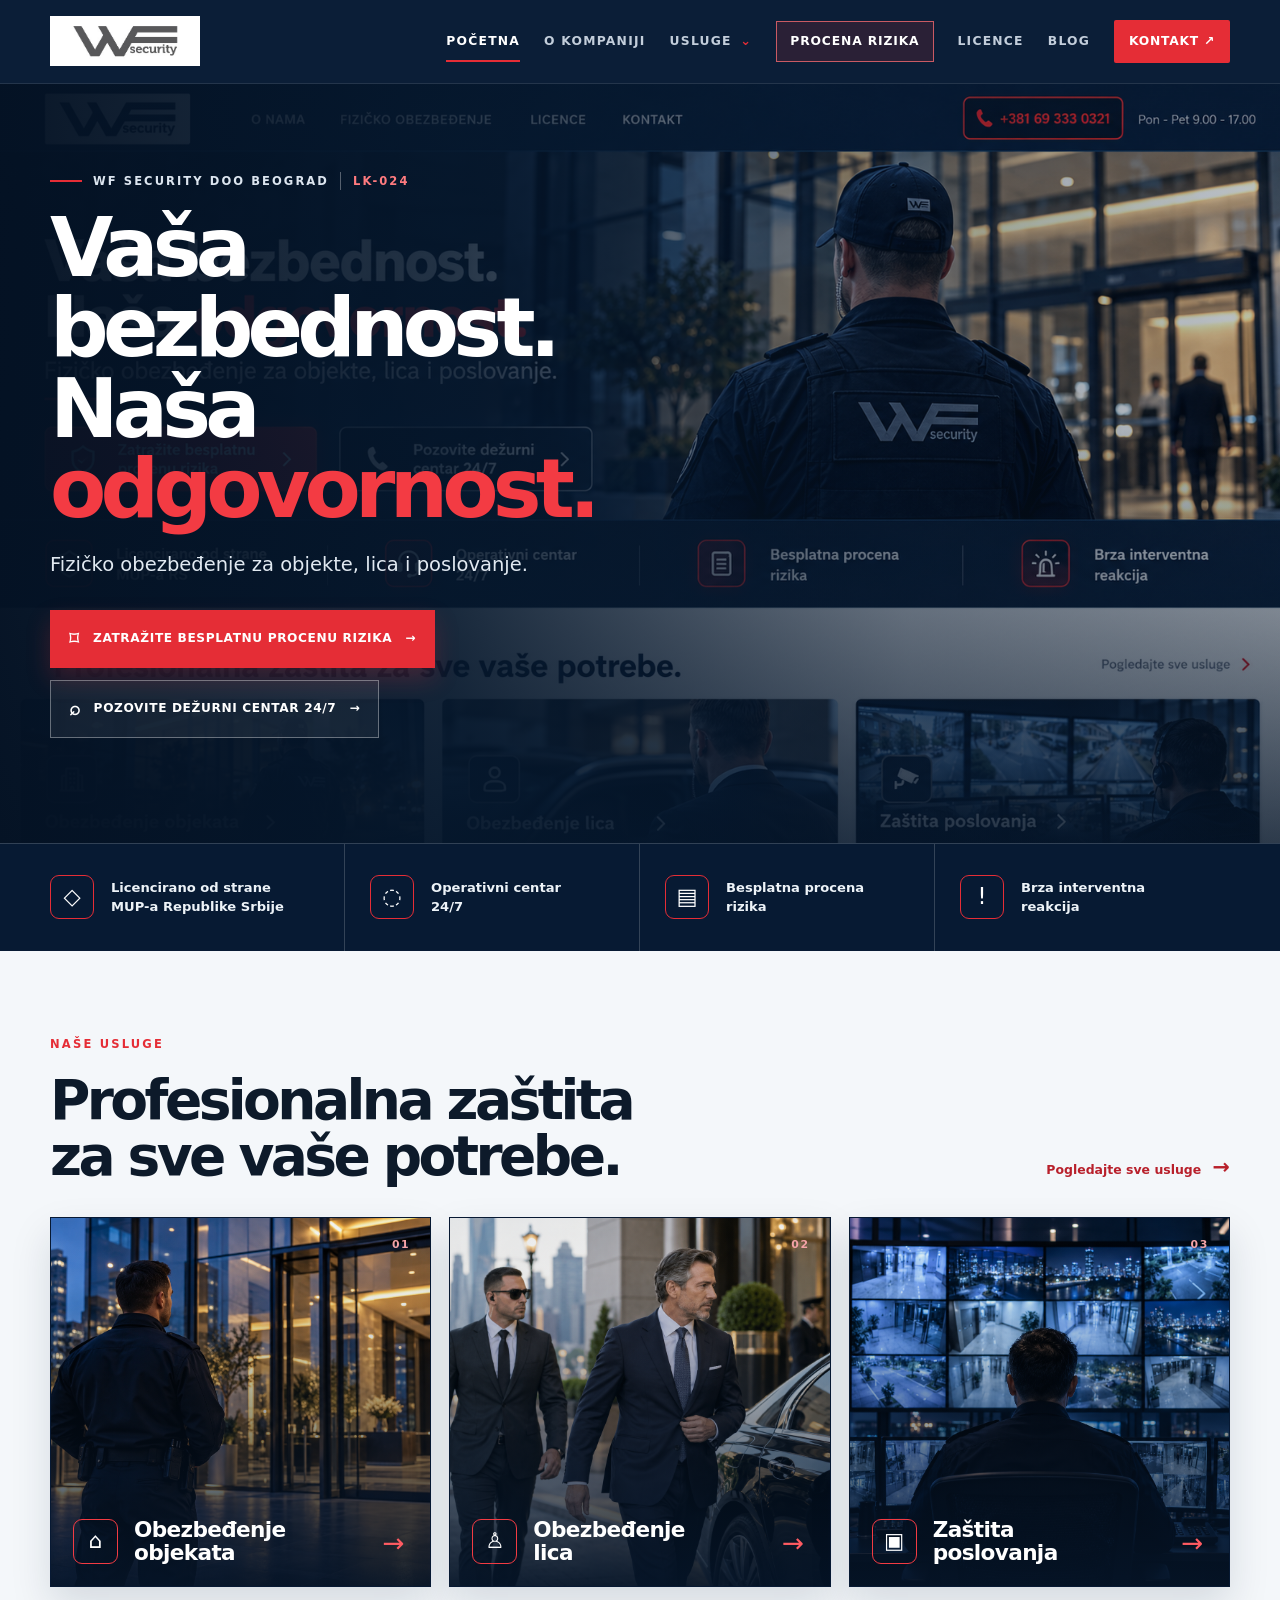
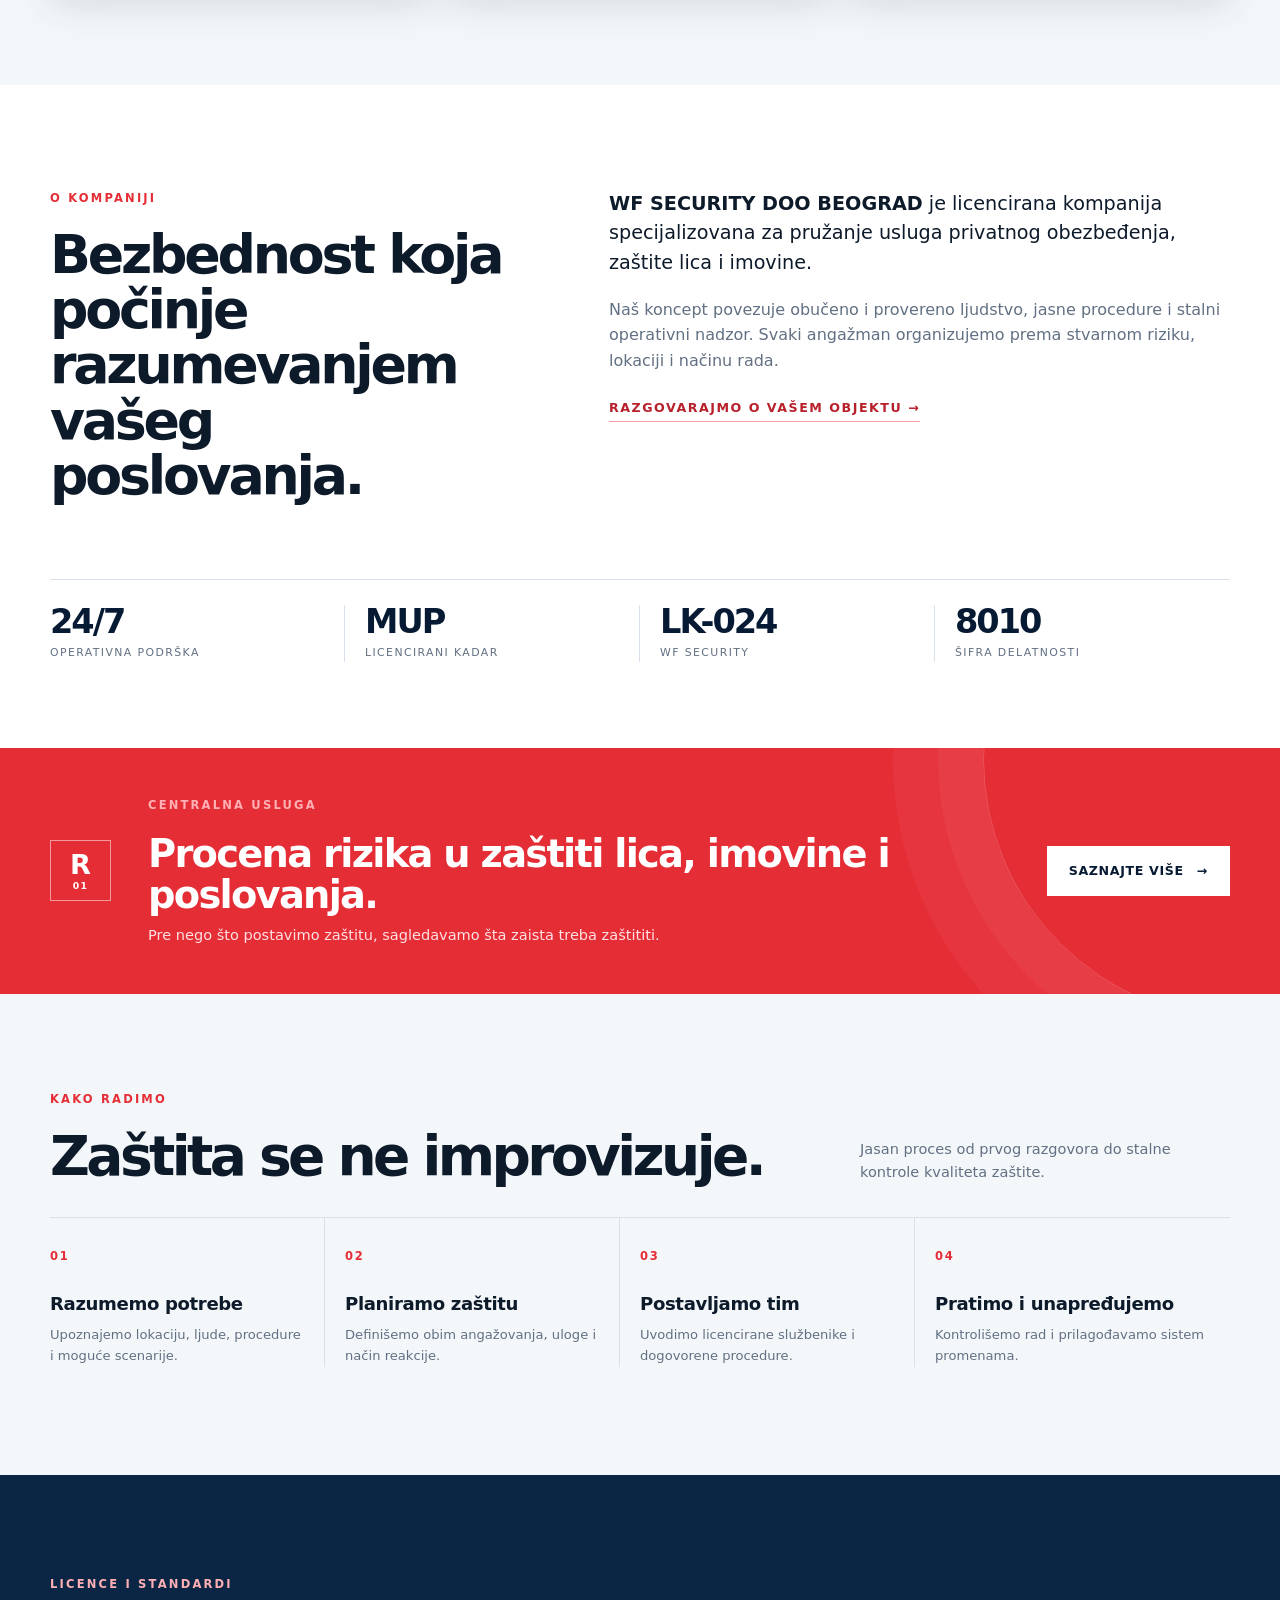
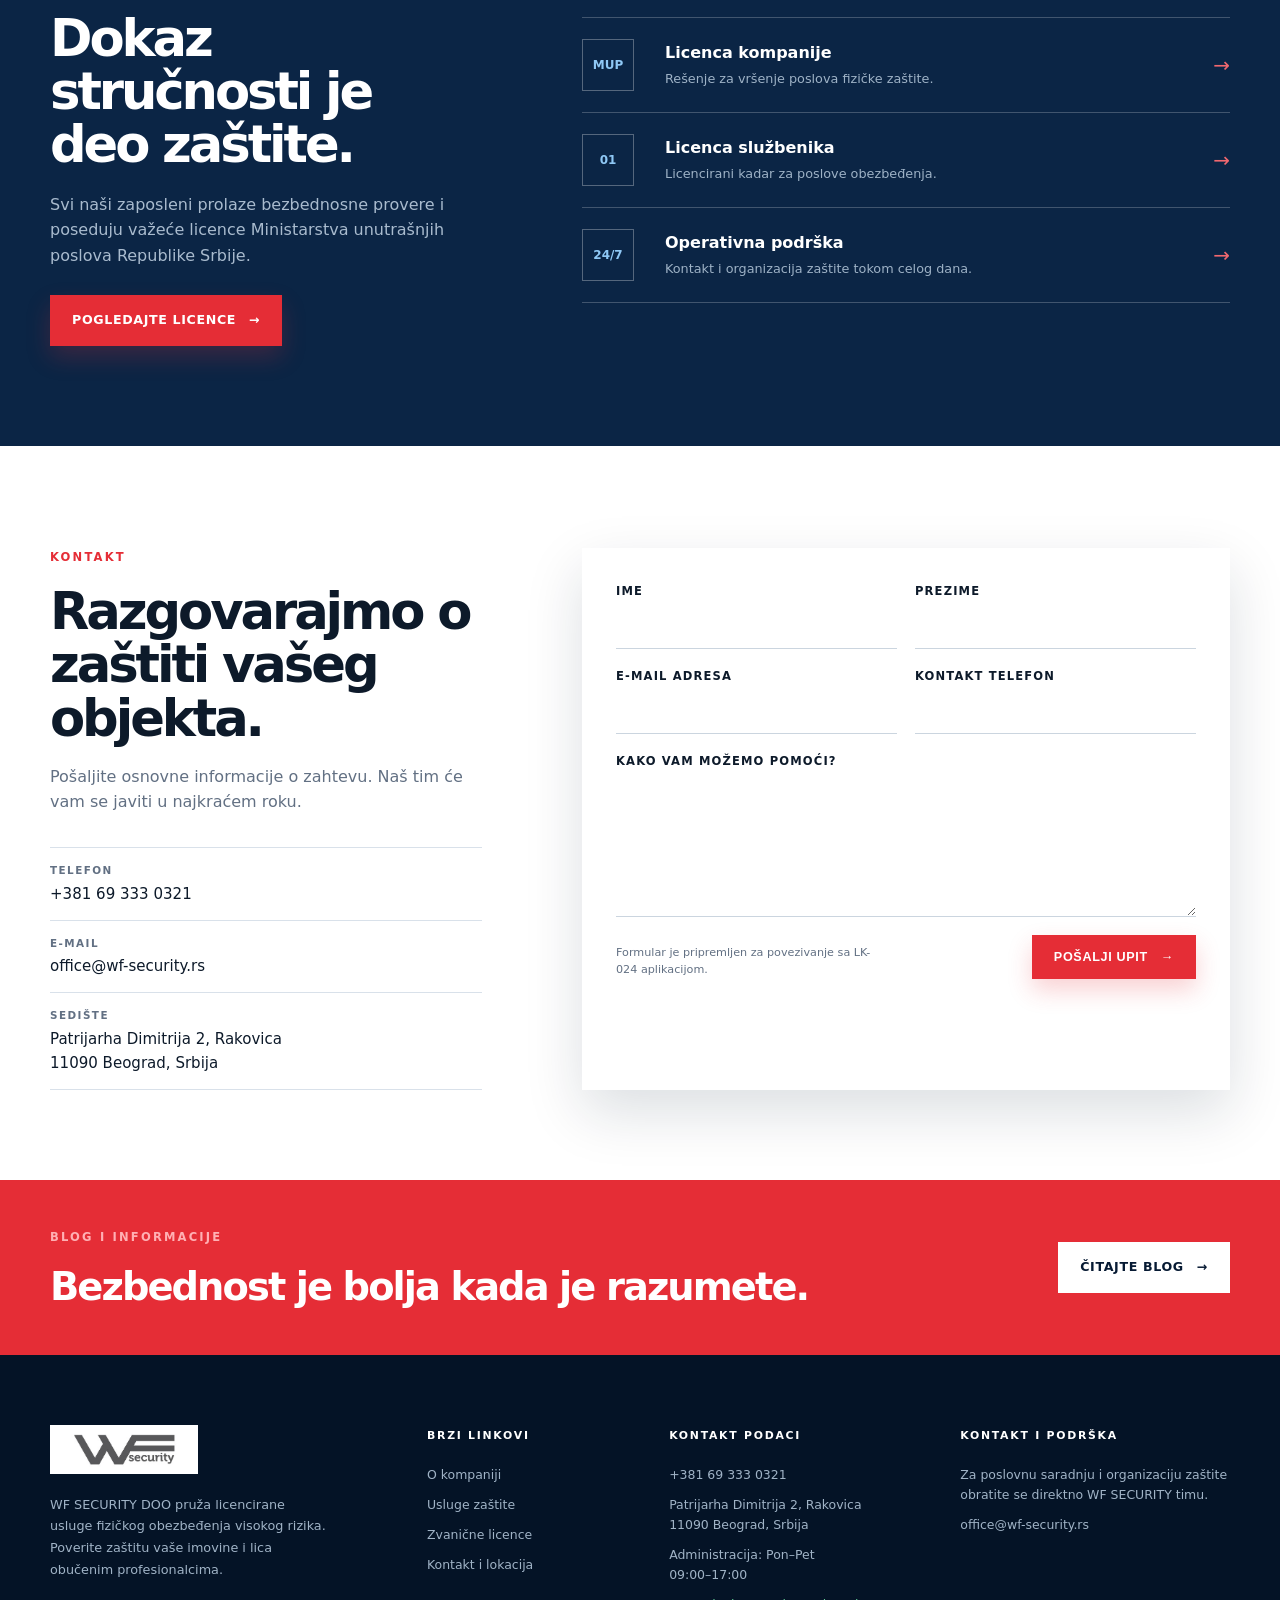
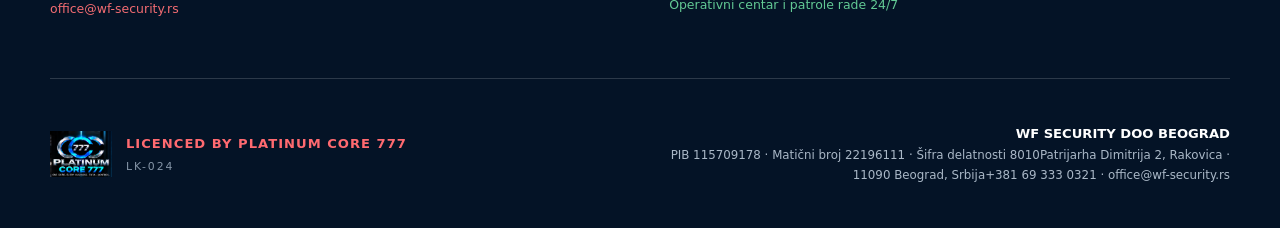
==== commit afb2edae: "LK-024: apply Platinum Core design" ====
--- a/index.html
+++ b/index.html
@@ -12,161 +12,39 @@
     <link rel="stylesheet" href="styles-extra.css">
     <script src="script.js" defer></script>
   </head>
-  <body>
-    <div class="topline">
-      <div class="shell topline-inner">
-        <a href="tel:+381693330321" class="toplink"><span class="top-icon">↗</span> +381 69 333 0321</a>
-        <span class="topline-separator"></span>
-        <span class="top-note">Operativni centar i patrole rade 24/7</span>
-        <span class="topline-separator"></span>
-        <span class="top-note">Administracija: Pon–Pet 09:00–17:00</span>
-        <span class="license-pill">LK-024</span>
-        <span class="platinum-signal">Powered by Platinum Core 777</span>
-      </div>
-    </div>
-
+  <body class="wf-home">
     <header class="site-header">
       <div class="shell nav-wrap">
-        <a class="brand" href="index.html" aria-label="WF SECURITY početna strana">
-          <img src="assets/wf-logo.jpg" alt="WF Security logo">
-        </a>
+        <a class="brand" href="index.html" aria-label="WF SECURITY početna strana"><img src="assets/wf-logo.jpg" alt="WF Security logo"></a>
         <button class="menu-toggle" type="button" aria-expanded="false" aria-controls="main-nav" aria-label="Otvori meni"><span></span><span></span><span></span></button>
         <nav id="main-nav" class="main-nav" aria-label="Glavna navigacija">
-          <a class="active" href="index.html">Početna</a>
-          <a href="#o-nama">O kompaniji</a>
+          <a class="active" href="index.html">Početna</a><a href="#o-nama">O kompaniji</a>
           <details class="nav-dropdown"><summary>Usluge <span>⌄</span></summary><div class="nav-dropdown-menu"><a href="usluge.html#diskretna-zastita">Diskretna zaštita lica</a><a href="usluge.html#zastita-objekta">Zaštita objekta</a><a href="usluge.html#operativni-nadzor">Operativni nadzor</a></div></details>
-          <a class="nav-risk" href="procena-rizika.html">Procena rizika</a>
-          <a href="licence.html">Licence</a>
-          <a href="blog.html">Blog</a>
-          <a class="nav-cta" href="#kontakt">Zatražite procenu <span>↗</span></a>
+          <a class="nav-risk" href="procena-rizika.html">Procena rizika</a><a href="licence.html">Licence</a><a href="blog.html">Blog</a><a class="nav-cta" href="#kontakt">Kontakt <span>↗</span></a>
         </nav>
       </div>
     </header>
 
     <main>
-      <section class="hero" aria-labelledby="hero-title">
-        <div class="hero-media" role="img" aria-label="Licencirani službenik WF SECURITY na radnom mestu"></div>
-        <div class="hero-overlay"></div>
-        <div class="shell hero-grid">
-          <div class="hero-copy">
-            <p class="eyebrow"><span class="eyebrow-line"></span> WF SECURITY DOO BEOGRAD <span class="eyebrow-code">LK-024</span></p>
-            <h1 id="hero-title">Vaša bezbednost je naš zadatak.<strong>Beskompromisna zaštita 24/7.</strong></h1>
-            <p class="hero-lead">Licencirana fizička zaštita za objekte, lica i poslovanje — planirana prema stvarnom riziku, organizovana po jasnoj proceduri i podržana brzom reakcijom.</p>
-            <div class="hero-actions">
-              <a class="button button-primary" href="procena-rizika.html">Procena rizika <span>↗</span></a>
-              <a class="button button-ghost" href="usluge.html">Pogledajte usluge</a>
-            </div>
-            <div class="hero-trust">
-              <span class="trust-dot"></span>
-              <span>Licencirano od strane Ministarstva unutrašnjih poslova Republike Srbije</span>
-            </div>
-          </div>
-          <aside class="hero-card" aria-label="Operativna podrška">
-            <div class="hero-card-top"><span class="status-dot"></span><span>Operativna podrška</span><span class="hero-card-code">24/7</span></div>
-            <div class="hero-card-number">+381 69 333 0321</div>
-            <p>Jedan broj za dogovor, procenu i organizaciju zaštite.</p>
-            <a href="tel:+381693330321">Pozovite dispečerski centar <span>↗</span></a>
-          </aside>
-        </div>
-        <a class="scroll-cue" href="#o-nama" aria-label="Nastavi ka sadržaju"><span></span> Saznajte više</a>
-      </section>
+      <section class="wf-hero" aria-labelledby="hero-title"><div class="wf-hero-media" role="img" aria-label="Službenik WF SECURITY ispred poslovnog objekta"></div><div class="wf-hero-shade"></div><div class="shell wf-hero-inner"><div class="wf-hero-copy"><p class="wf-kicker"><span></span> WF SECURITY DOO BEOGRAD <b>LK-024</b></p><h1 id="hero-title">Vaša bezbednost.<br>Naša <em>odgovornost.</em></h1><p class="wf-hero-lead">Fizičko obezbeđenje za objekte, lica i poslovanje.</p><div class="wf-hero-actions"><a class="button button-primary" href="procena-rizika.html"><span class="button-icon">⌑</span>Zatražite besplatnu procenu rizika <span>→</span></a><a class="button button-ghost" href="tel:+381693330321"><span class="button-icon">⌕</span>Pozovite dežurni centar 24/7 <span>→</span></a></div></div></div></section>
 
-      <section id="o-nama" class="section section-light intro-section">
-        <div class="shell intro-grid">
-          <div>
-            <p class="section-kicker">01 / O KOMPANIJI</p>
-            <h2>Zaštita koja počinje razumevanjem vašeg poslovanja.</h2>
-          </div>
-          <div class="intro-copy">
-            <p class="lead-copy"><strong>WF SECURITY DOO BEOGRAD</strong> je licencirana kompanija specijalizovana za pružanje usluga privatnog obezbeđenja, zaštite lica i imovine.</p>
-            <p>Naš operativni koncept zasniva se na sinergiji obučenog i proverenog ljudstva, jasnih procedura i stalnog nadzora. Štitimo korporativne zgrade, industrijska postrojenja, stambene komplekse, gradilišta i javne manifestacije uz diskreciju, pouzdanost i brzu reakciju.</p>
-            <a class="text-link" href="#kontakt">Razgovarajmo o vašem objektu <span>↗</span></a>
-          </div>
-        </div>
-        <div class="shell stat-row">
-          <div class="stat"><strong>24/7</strong><span>operativna podrška</span></div>
-          <div class="stat"><strong>8010</strong><span>šifra delatnosti</span></div>
-          <div class="stat"><strong>MUP</strong><span>licencirani kadar</span></div>
-          <div class="stat"><strong>LK-024</strong><span>Platinum Core sistem</span></div>
-        </div>
-      </section>
+      <section class="wf-trust-strip" aria-label="Ključne prednosti"><div class="shell wf-trust-grid"><div class="wf-trust-item"><span class="wf-trust-icon">◇</span><strong>Licencirano od strane<br>MUP-a Republike Srbije</strong></div><div class="wf-trust-item"><span class="wf-trust-icon">◌</span><strong>Operativni centar<br>24/7</strong></div><div class="wf-trust-item"><span class="wf-trust-icon">▤</span><strong>Besplatna procena<br>rizika</strong></div><div class="wf-trust-item"><span class="wf-trust-icon">!</span><strong>Brza interventna<br>reakcija</strong></div></div></section>
 
-      <section class="risk-banner">
-        <div class="shell risk-banner-inner">
-          <div class="risk-mark"><span>R</span><small>01</small></div>
-          <div class="risk-content">
-            <p class="section-kicker section-kicker-light">CENTRALNA USLUGA</p>
-            <h2>Procena rizika u zaštiti lica, imovine i poslovanja</h2>
-            <p>Pre nego što postavimo zaštitu, sagledavamo šta zaista treba zaštititi. Identifikujemo pretnje, analiziramo ranjivosti i predlažemo mere koje odgovaraju vašem objektu i načinu rada.</p>
-          </div>
-          <a class="button button-light" href="procena-rizika.html">Saznajte više <span>↗</span></a>
-        </div>
-      </section>
+      <section id="usluge" class="wf-services-section"><div class="shell"><div class="wf-section-heading"><div><p class="section-kicker">NAŠE USLUGE</p><h2>Profesionalna zaštita<br>za sve vaše potrebe.</h2></div><a class="wf-section-link" href="usluge.html">Pogledajte sve usluge <span>→</span></a></div><div class="wf-service-cards"><a class="wf-service-card" href="usluge.html#zastita-objekta"><img src="assets/glass-office-guard.png" alt="Službenik obezbeđenja na ulazu u poslovni objekat"><span class="wf-service-shade"></span><span class="wf-service-number">01</span><span class="wf-service-content"><span class="wf-service-symbol">⌂</span><strong>Obezbeđenje<br>objekata</strong><span class="wf-service-arrow">→</span></span></a><a class="wf-service-card" href="usluge.html#diskretna-zastita"><img src="assets/executive-arrival.png" alt="Diskretna zaštita lica pri dolasku na poslovni objekat"><span class="wf-service-shade"></span><span class="wf-service-number">02</span><span class="wf-service-content"><span class="wf-service-symbol">♙</span><strong>Obezbeđenje<br>lica</strong><span class="wf-service-arrow">→</span></span></a><a class="wf-service-card" href="usluge.html#operativni-nadzor"><img src="assets/cctv-control-room.png" alt="Operater prati nadzorne kamere u kontrolnom centru"><span class="wf-service-shade"></span><span class="wf-service-number">03</span><span class="wf-service-content"><span class="wf-service-symbol">▣</span><strong>Zaštita<br>poslovanja</strong><span class="wf-service-arrow">→</span></span></a></div></div></section>
 
-      <section id="usluge" class="section section-dark services-section">
-        <div class="shell">
-          <div class="section-heading heading-light">
-            <div><p class="section-kicker section-kicker-light">02 / USLUGE</p><h2>Jedan sistem zaštite.<br><em>Više nivoa sigurnosti.</em></h2></div>
-            <p>Od neposrednog prisustva na lokaciji do nadzora i interventne reakcije — svaka usluga je deo šireg plana zaštite.</p>
-          </div>
-          <div class="service-grid">
-            <article class="service-card service-card-featured"><div class="service-number">01</div><div class="service-icon">◈</div><h3>Fizičko obezbeđenje objekata i lica</h3><p>Licencirani službenici na vašoj lokaciji 24 časa dnevno, uz profesionalan odnos, kontrolu procedure i neposrednu procenu situacije.</p><a href="#kontakt" aria-label="Zatražite fizičko obezbeđenje">Zatražite uslugu <span>↗</span></a></article>
-            <article class="service-card"><div class="service-number">02</div><div class="service-icon">⌁</div><h3>Kontrola pristupa i prijavnica</h3><p>Provera lica, vozila i prtljaga, evidencija posetilaca i upravljanje ulaskom u štićeni prostor.</p><a href="#kontakt" aria-label="Saznajte više o kontroli pristupa">Saznajte više <span>↗</span></a></article>
-            <article class="service-card"><div class="service-number">03</div><div class="service-icon">⌖</div><h3>Preventivne patrole i obilasci</h3><p>Redovni, vanredni i noćni obilasci sa ciljem da se pretnja uoči i zaustavi pre nego što preraste u problem.</p><a href="#kontakt" aria-label="Saznajte više o patrolama">Saznajte više <span>↗</span></a></article>
-            <article class="service-card"><div class="service-number">04</div><div class="service-icon">!</div><h3>Interventne reakcije 24/7</h3><p>Brz izlazak obučenih timova u slučaju aktivacije alarma, panik sistema ili drugog bezbednosnog događaja.</p><a href="#kontakt" aria-label="Saznajte više o interventnim reakcijama">Saznajte više <span>↗</span></a></article>
-            <article class="service-card"><div class="service-number">05</div><div class="service-icon">⌂</div><h3>Interne procedure i kućni red</h3><p>Uređujemo pravila kretanja, postupanje u vanrednim situacijama i bezbednu evakuaciju objekta.</p><a href="#kontakt" aria-label="Saznajte više o internim procedurama">Saznajte više <span>↗</span></a></article>
-            <article class="service-card service-card-outline"><div class="service-number">06</div><div class="service-icon">◌</div><h3>Procena rizika</h3><p>Dokument i plan zaštite počinju od realne analize vaših pretnji, ranjivosti i prioriteta.</p><a href="procena-rizika.html" aria-label="Otvori stranicu o proceni rizika">Otvori stranicu <span>↗</span></a></article>
-          </div>
-        </div>
-      </section>
+      <section id="o-nama" class="wf-about-section"><div class="shell wf-about-grid"><div><p class="section-kicker">O KOMPANIJI</p><h2>Bezbednost koja počinje razumevanjem vašeg poslovanja.</h2></div><div class="wf-about-copy"><p class="wf-lead-copy"><strong>WF SECURITY DOO BEOGRAD</strong> je licencirana kompanija specijalizovana za pružanje usluga privatnog obezbeđenja, zaštite lica i imovine.</p><p>Naš koncept povezuje obučeno i provereno ljudstvo, jasne procedure i stalni operativni nadzor. Svaki angažman organizujemo prema stvarnom riziku, lokaciji i načinu rada.</p><a class="text-link" href="#kontakt">Razgovarajmo o vašem objektu <span>→</span></a></div></div><div class="shell wf-stats"><div><strong>24/7</strong><span>operativna podrška</span></div><div><strong>MUP</strong><span>licencirani kadar</span></div><div><strong>LK-024</strong><span>WF SECURITY</span></div><div><strong>8010</strong><span>šifra delatnosti</span></div></div></section>
 
-      <section class="section section-light process-section">
-        <div class="shell">
-          <div class="section-heading"><div><p class="section-kicker">03 / NAŠ PROCES</p><h2>Zaštita se ne improvizuje.</h2></div><p>Svaki angažman prolazi kroz jasno definisane korake, kako bi ljudi, objekti i poslovanje dobili meru zaštite koja im je stvarno potrebna.</p></div>
-          <div class="process-grid">
-            <div class="process-item"><span>01</span><h3>Bezbednosna procena</h3><p>Izlazak na teren, analiza rizika, mapiranje kritičnih tačaka i procena ranjivosti objekta.</p></div>
-            <div class="process-item"><span>02</span><h3>Planiranje i strategija</h3><p>Plan obezbeđenja, broj izvršilaca, procedure i tehnička podrška prema vašim zahtevima.</p></div>
-            <div class="process-item"><span>03</span><h3>Implementacija</h3><p>Postavljanje licenciranih službenika i uvođenje dogovorenih procedura zaštite.</p></div>
-            <div class="process-item"><span>04</span><h3>Nadzor i kontrola</h3><p>Stalno praćenje situacije i redovne kontrole kvaliteta rada na terenu.</p></div>
-          </div>
-        </div>
-      </section>
+      <section class="wf-risk-banner"><div class="shell wf-risk-inner"><div class="wf-risk-mark">R<small>01</small></div><div><p class="section-kicker section-kicker-light">CENTRALNA USLUGA</p><h2>Procena rizika u zaštiti lica, imovine i poslovanja.</h2><p>Pre nego što postavimo zaštitu, sagledavamo šta zaista treba zaštititi.</p></div><a class="button button-light" href="procena-rizika.html">Saznajte više <span>→</span></a></div></section>
 
-      <section class="section credentials-section">
-        <div class="shell credentials-grid">
-          <div class="credentials-copy"><p class="section-kicker section-kicker-light">04 / LICENCE I STANDARDI</p><h2>Dokaz stručnosti je deo zaštite.</h2><p>Svi naši zaposleni prolaze bezbednosne provere i poseduju važeće licence Ministarstva unutrašnjih poslova Republike Srbije za vršenje poslova fizičkog obezbeđenja.</p><a class="button button-primary" href="licence.html">Pogledajte licence <span>↗</span></a></div>
-          <div class="credential-list"><div class="credential-row"><span class="credential-badge">MUP</span><div><h3>Licenca kompanije</h3><p>Rešenje za vršenje poslova fizičke zaštite bez oružja izdato pravnom licu WF SECURITY DOO.</p></div><a href="https://wf-security.rs/dokumenti/licenca-firma.pdf" target="_blank" rel="noopener" aria-label="Otvori licencu kompanije">↗</a></div><div class="credential-row"><span class="credential-badge">01</span><div><h3>Licenca službenika</h3><p>Licenca za vršenje osnovnih poslova službenika obezbeđenja bez oružja.</p></div><a href="https://wf-security.rs/dokumenti/licenca-djuro.pdf" target="_blank" rel="noopener" aria-label="Otvori licencu službenika">↗</a></div><div class="credential-row"><span class="credential-badge">8010</span><div><h3>Šifra delatnosti</h3><p>Usluge privatnog obezbeđenja — fizička zaštita, patroliranje, prenos vrednosti i telesna zaštita.</p></div><a href="licence.html" aria-label="Otvori detalje šifre delatnosti">↗</a></div></div>
-        </div>
-      </section>
+      <section class="wf-process-section"><div class="shell"><div class="wf-section-heading"><div><p class="section-kicker">KAKO RADIMO</p><h2>Zaštita se ne improvizuje.</h2></div><p class="wf-heading-note">Jasan proces od prvog razgovora do stalne kontrole kvaliteta zaštite.</p></div><div class="wf-process-grid"><div><span>01</span><h3>Razumemo potrebe</h3><p>Upoznajemo lokaciju, ljude, procedure i moguće scenarije.</p></div><div><span>02</span><h3>Planiramo zaštitu</h3><p>Definišemo obim angažovanja, uloge i način reakcije.</p></div><div><span>03</span><h3>Postavljamo tim</h3><p>Uvodimo licencirane službenike i dogovorene procedure.</p></div><div><span>04</span><h3>Pratimo i unapređujemo</h3><p>Kontrolišemo rad i prilagođavamo sistem promenama.</p></div></div></div></section>
 
-      <section id="kontakt" class="section section-light contact-section">
-        <div class="shell contact-grid">
-          <div class="contact-intro"><p class="section-kicker">05 / KONTAKT</p><h2>Razgovarajmo o zaštiti vašeg objekta.</h2><p>Pošaljite osnovne informacije o zahtevu. Naš tim će ih pregledati i javiti vam se u najkraćem roku.</p><div class="contact-lines"><a href="tel:+381693330321"><span>Telefon</span>+381 69 333 0321</a><a href="mailto:office@wf-security.rs"><span>E-mail</span>office@wf-security.rs</a><div><span>Sedište</span>Patrijarha Dimitrija 2, Rakovica<br>11090 Beograd, Srbija</div></div></div>
-          <form class="contact-form" id="contact-form" data-license-code="LK-024" data-integration="lk024-app-pending">
-            <input type="hidden" name="licenca" value="LK-024">
-            <input type="hidden" name="izvor" value="wf-security-website">
-            <div class="form-row"><label>Ime<input name="ime" type="text" autocomplete="given-name" required></label><label>Prezime<input name="prezime" type="text" autocomplete="family-name" required></label></div>
-            <div class="form-row"><label>E-mail adresa<input name="email" type="email" autocomplete="email" required></label><label>Kontakt telefon<input name="telefon" type="tel" autocomplete="tel" required></label></div>
-            <label>Kako vam možemo pomoći?<textarea name="poruka" rows="5" required></textarea></label>
-            <div class="form-footer"><p class="form-note">Formular je pripremljen za sinhronizovano povezivanje sa LK-024 aplikacijom.</p><button class="button button-primary" type="submit">Pošalji upit <span>↗</span></button></div>
-            <p class="form-status" id="form-status" role="status" aria-live="polite"></p>
-          </form>
-        </div>
-      </section>
+      <section class="wf-credentials-section"><div class="shell wf-credentials-grid"><div><p class="section-kicker section-kicker-light">LICENCE I STANDARDI</p><h2>Dokaz stručnosti je deo zaštite.</h2><p>Svi naši zaposleni prolaze bezbednosne provere i poseduju važeće licence Ministarstva unutrašnjih poslova Republike Srbije.</p><a class="button button-primary" href="licence.html">Pogledajte licence <span>→</span></a></div><div class="wf-credential-list"><div><b>MUP</b><span><strong>Licenca kompanije</strong>Rešenje za vršenje poslova fizičke zaštite.</span><a href="licence.html">→</a></div><div><b>01</b><span><strong>Licenca službenika</strong>Licencirani kadar za poslove obezbeđenja.</span><a href="licence.html">→</a></div><div><b>24/7</b><span><strong>Operativna podrška</strong>Kontakt i organizacija zaštite tokom celog dana.</span><a href="tel:+381693330321">→</a></div></div></div></section>
 
-      <section class="blog-strip">
-        <div class="shell blog-strip-inner"><div><p class="section-kicker section-kicker-light">06 / BLOG I INFORMACIJE</p><h2>Bezbednost je bolja kada je razumete.</h2></div><a class="button button-light" href="blog.html">Čitajte blog <span>↗</span></a></div>
-      </section>
+      <section id="kontakt" class="wf-contact-section"><div class="shell wf-contact-grid"><div><p class="section-kicker">KONTAKT</p><h2>Razgovarajmo o zaštiti vašeg objekta.</h2><p>Pošaljite osnovne informacije o zahtevu. Naš tim će vam se javiti u najkraćem roku.</p><div class="wf-contact-lines"><a href="tel:+381693330321"><span>Telefon</span>+381 69 333 0321</a><a href="mailto:office@wf-security.rs"><span>E-mail</span>office@wf-security.rs</a><div><span>Sedište</span>Patrijarha Dimitrija 2, Rakovica<br>11090 Beograd, Srbija</div></div></div><form class="contact-form" id="contact-form" data-license-code="LK-024" data-integration="lk024-app-pending"><input type="hidden" name="licenca" value="LK-024"><input type="hidden" name="izvor" value="wf-security-website"><div class="form-row"><label>Ime<input name="ime" type="text" autocomplete="given-name" required></label><label>Prezime<input name="prezime" type="text" autocomplete="family-name" required></label></div><div class="form-row"><label>E-mail adresa<input name="email" type="email" autocomplete="email" required></label><label>Kontakt telefon<input name="telefon" type="tel" autocomplete="tel" required></label></div><label>Kako vam možemo pomoći?<textarea name="poruka" rows="5" required></textarea></label><div class="form-footer"><p class="form-note">Formular je pripremljen za povezivanje sa LK-024 aplikacijom.</p><button class="button button-primary" type="submit">Pošalji upit <span>→</span></button></div><p class="form-status" id="form-status" role="status" aria-live="polite"></p></form></div></section>
+
+      <section class="wf-blog-strip"><div class="shell wf-blog-inner"><div><p class="section-kicker section-kicker-light">BLOG I INFORMACIJE</p><h2>Bezbednost je bolja kada je razumete.</h2></div><a class="button button-light" href="blog.html">Čitajte blog <span>→</span></a></div></section>
     </main>
 
-    <footer class="site-footer">
-      <div class="shell footer-main">
-        <div class="footer-brand"><img src="assets/wf-logo.jpg" alt="WF Security logo"><p>WF SECURITY DOO pruža licencirane usluge fizičkog obezbeđenja visokog rizika. Poverite zaštitu vaše imovine i lica obučenim profesionalcima.</p><a href="mailto:office@wf-security.rs">office@wf-security.rs</a></div>
-        <div class="footer-col"><h3>Brzi linkovi</h3><a href="#o-nama">O kompaniji</a><a href="usluge.html#zastita-objekta">Fizičko obezbeđenje</a><a href="licence.html">Zvanične licence</a><a href="#kontakt">Kontakt i lokacija</a></div>
-        <div class="footer-col"><h3>Kontakt podaci</h3><a href="tel:+381693330321">+381 69 333 0321</a><span>Patrijarha Dimitrija 2, Rakovica<br>11090 Beograd, Srbija</span><span>Administracija: Pon–Pet<br>09:00–17:00</span><span class="footer-24">Operativni centar i patrole rade 24/7</span></div>
-        <div class="footer-col footer-company"><h3>Kontakt i podrška</h3><span>Za poslovnu saradnju i organizaciju zaštite obratite se direktno WF SECURITY timu.</span><a href="mailto:office@wf-security.rs">office@wf-security.rs</a></div>
-      </div>
-      <div class="shell footer-bottom home-footer-bottom"><div class="home-footer-credit"><img src="assets/platinum-core-777.png" alt="Platinum Core 777 logo"><div><strong>Licenced by Platinum Core 777</strong><small>LK-024</small></div></div><div class="home-footer-company"><strong>WF SECURITY DOO BEOGRAD</strong><span>PIB 115709178 · Matični broj 22196111 · Šifra delatnosti 8010</span><span>Patrijarha Dimitrija 2, Rakovica · 11090 Beograd, Srbija</span><span>+381 69 333 0321 · office@wf-security.rs</span></div></div>
-    </footer>
+    <footer class="site-footer"><div class="shell footer-main"><div class="footer-brand"><img src="assets/wf-logo.jpg" alt="WF Security logo"><p>WF SECURITY DOO pruža licencirane usluge fizičkog obezbeđenja visokog rizika. Poverite zaštitu vaše imovine i lica obučenim profesionalcima.</p><a href="mailto:office@wf-security.rs">office@wf-security.rs</a></div><div class="footer-col"><h3>Brzi linkovi</h3><a href="#o-nama">O kompaniji</a><a href="usluge.html">Usluge zaštite</a><a href="licence.html">Zvanične licence</a><a href="#kontakt">Kontakt i lokacija</a></div><div class="footer-col"><h3>Kontakt podaci</h3><a href="tel:+381693330321">+381 69 333 0321</a><span>Patrijarha Dimitrija 2, Rakovica<br>11090 Beograd, Srbija</span><span>Administracija: Pon–Pet<br>09:00–17:00</span><span class="footer-24">Operativni centar i patrole rade 24/7</span></div><div class="footer-col footer-company"><h3>Kontakt i podrška</h3><span>Za poslovnu saradnju i organizaciju zaštite obratite se direktno WF SECURITY timu.</span><a href="mailto:office@wf-security.rs">office@wf-security.rs</a></div></div><div class="shell footer-bottom home-footer-bottom"><div class="home-footer-credit"><img src="assets/platinum-core-777.png" alt="Platinum Core 777 logo"><div><strong>Licenced by Platinum Core 777</strong><small>LK-024</small></div></div><div class="home-footer-company"><strong>WF SECURITY DOO BEOGRAD</strong><span>PIB 115709178 · Matični broj 22196111 · Šifra delatnosti 8010</span><span>Patrijarha Dimitrija 2, Rakovica · 11090 Beograd, Srbija</span><span>+381 69 333 0321 · office@wf-security.rs</span></div></div></footer>
   </body>
 </html>
--- a/styles-extra.css
+++ b/styles-extra.css
@@ -1,67 +1,16 @@
-/* LK-024 branded visual layer */
-.platinum-credit{display:none!important}
+/* LK-024 WF SECURITY — Platinum Core 777 design language */
 .platinum-signal{margin-left:6px;color:#7f8da0;font-size:.68rem;font-weight:800;letter-spacing:.08em;text-transform:uppercase;white-space:nowrap}
 .nav-dropdown{position:relative;color:#c3cedb;font-size:.77rem;font-weight:800;letter-spacing:.1em;text-transform:uppercase}
-.nav-dropdown summary{list-style:none;cursor:pointer;white-space:nowrap;padding:31px 0}
-.nav-dropdown summary::-webkit-details-marker{display:none}
-.nav-dropdown summary span{color:var(--red);font-size:.8rem;margin-left:3px}
-.nav-dropdown[open] summary,.nav-dropdown summary:hover{color:#fff}
+.nav-dropdown summary{list-style:none;cursor:pointer;white-space:nowrap;padding:31px 0}.nav-dropdown summary::-webkit-details-marker{display:none}.nav-dropdown summary span{color:var(--red);font-size:.8rem;margin-left:3px}.nav-dropdown[open] summary,.nav-dropdown summary:hover{color:#fff}
 .nav-dropdown-menu{position:absolute;z-index:40;top:76px;left:-18px;min-width:245px;padding:9px;background:#041326;border:1px solid rgba(255,255,255,.18);box-shadow:0 18px 35px rgba(0,0,0,.3)}
-.nav-dropdown-menu a{display:block!important;padding:12px 13px!important;color:#c3cedb!important;font-size:.75rem!important;font-weight:750!important;letter-spacing:.03em!important;text-transform:none!important;white-space:normal!important}
-.nav-dropdown-menu a:hover{background:rgba(255,255,255,.09);color:#fff!important}
-.main-nav .nav-risk{color:#fff;background:rgba(229,45,54,.14);border:1px solid rgba(242,105,111,.8);padding:10px 13px;letter-spacing:.07em}
-.main-nav .nav-risk:hover{background:var(--red);color:#fff}
-.hero-media{background-image:url("assets/hero-desktop.png");background-position:center center}
-.visual-proof-section{padding-top:96px;padding-bottom:76px}
-.visual-proof-grid{width:100vw;margin-left:calc(50% - 50vw);display:grid;grid-template-columns:1.25fr .9fr .9fr;gap:0;margin-top:42px;background:#fff}
-.visual-proof-card{min-height:0;position:relative;overflow:hidden;background:#fff;border-radius:0;box-shadow:none;border-right:1px solid #dbe3eb;display:flex;flex-direction:column}
-.visual-proof-card:last-child{border-right:0}
-.visual-proof-card-large{min-height:0}
-.visual-proof-card img{width:100%;height:auto;aspect-ratio:1.32 / 1;min-height:0;object-fit:cover;transition:transform .55s ease,filter .55s ease}
-.visual-proof-card-large img{aspect-ratio:1.48 / 1}
-.visual-proof-card:hover img{transform:scale(1.04);filter:saturate(1.08)}
-.visual-proof-card:after{display:none}
-.visual-proof-caption{position:static;z-index:auto;flex:1;display:flex;align-items:flex-start;gap:14px;padding:20px 24px 27px;color:var(--ink);background:#fff}
-.visual-proof-caption>span{color:var(--red);font-size:.78rem;font-weight:900;letter-spacing:.14em}
-.visual-proof-caption strong{display:block;font-size:1.08rem;line-height:1.2;color:var(--ink)}
-.visual-proof-caption small{display:block;margin-top:6px;color:var(--muted);font-size:.82rem;line-height:1.45}
-.home-footer-bottom{display:grid!important;grid-template-columns:1fr 1fr;align-items:center;gap:40px;padding:30px 0!important;min-height:150px}
-.home-footer-credit{display:flex;align-items:center;gap:14px;color:#fff;text-transform:uppercase;font-size:.78rem;letter-spacing:.08em}
-.home-footer-credit img{width:62px;height:46px;object-fit:contain}
-.home-footer-credit strong{display:block;color:#ff6a70;font-size:.82rem}
-.home-footer-credit small{display:block;color:#8595a7;font-size:.68rem;letter-spacing:.18em;margin-top:4px}
-.home-footer-company{justify-self:end;text-align:right;color:#aab8c7;font-size:.74rem;line-height:1.7}
-.home-footer-company strong{display:block;color:#fff;font-size:.82rem}
-.service-showcase-section{padding:0}
-.service-showcase-item{background:var(--paper);border-bottom:1px solid var(--line)}
-.service-showcase-media{width:100vw;margin-left:calc(50% - 50vw);background:var(--navy);overflow:hidden}
-.service-showcase-media img{display:block;width:100%;aspect-ratio:2.35 / 1;object-fit:cover;object-position:center;transition:transform .55s ease,filter .55s ease}
-.service-showcase-item:hover .service-showcase-media img{transform:scale(1.018);filter:saturate(1.05)}
-.service-showcase-copy{padding-top:55px;padding-bottom:70px}
-.service-showcase-copy h2{max-width:780px;font-size:clamp(2rem,4vw,3.65rem);line-height:1.06;letter-spacing:-.055em;margin:0 0 17px}
-.service-showcase-copy>p:not(.section-kicker){max-width:720px;color:var(--muted);font-size:1.02rem;line-height:1.75;margin:0 0 27px}
-.service-showcase-copy .button{margin-top:4px}
-@media (max-width:900px){
-  .platinum-signal{display:none}
-  .visual-proof-grid{grid-template-columns:1fr 1fr}
-  .visual-proof-card-large{grid-column:1/-1}
-  .visual-proof-card-large img{aspect-ratio:1.8 / 1}
-}
-@media (max-width:760px){
-  .nav-dropdown{width:100%;font-size:.72rem}
-  .nav-dropdown summary{padding:13px 4px}
-  .nav-dropdown-menu{position:static;min-width:0;padding:4px 0 7px;background:rgba(255,255,255,.04);border:0;box-shadow:none}
-  .nav-dropdown-menu a{padding:10px 13px!important;font-size:.7rem!important}
-  .main-nav .nav-risk{padding:11px 13px;margin-top:3px}
-}
-@media (max-width:620px){
-  .hero-media{background-image:url("assets/hero-mobile.png");background-position:center top}
-  .visual-proof-section{padding-top:68px;padding-bottom:56px}
-  .visual-proof-grid{grid-template-columns:1fr;gap:0;margin-top:28px}
-  .visual-proof-card,.visual-proof-card-large{min-height:0;border-right:0;border-bottom:1px solid #dbe3eb}
-  .visual-proof-card img,.visual-proof-card-large img{aspect-ratio:1.55 / 1}
-  .service-showcase-media img{aspect-ratio:1.35 / 1}
-  .service-showcase-copy{padding-top:42px;padding-bottom:52px}
-  .home-footer-bottom{grid-template-columns:1fr;gap:22px}
-  .home-footer-company{justify-self:start;text-align:left}
-}
+.nav-dropdown-menu a{display:block!important;padding:12px 13px!important;color:#c3cedb!important;font-size:.75rem!important;font-weight:750!important;letter-spacing:.03em!important;text-transform:none!important;white-space:normal!important}.nav-dropdown-menu a:hover{background:rgba(255,255,255,.09);color:#fff!important}
+.main-nav .nav-risk{color:#fff;background:rgba(229,45,54,.14);border:1px solid rgba(242,105,111,.8);padding:10px 13px;letter-spacing:.07em}.main-nav .nav-risk:hover{background:var(--red);color:#fff}
+.home-footer-bottom{display:grid!important;grid-template-columns:1fr 1fr;align-items:center;gap:40px;padding:30px 0!important;min-height:150px}.home-footer-credit{display:flex;align-items:center;gap:14px;color:#fff;text-transform:uppercase;font-size:.78rem;letter-spacing:.08em}.home-footer-credit img{width:62px;height:46px;object-fit:contain}.home-footer-credit strong{display:block;color:#ff6a70;font-size:.82rem}.home-footer-credit small{display:block;color:#8595a7;font-size:.68rem;letter-spacing:.18em;margin-top:4px}.home-footer-company{justify-self:end;text-align:right;color:#aab8c7;font-size:.74rem;line-height:1.7}.home-footer-company strong{display:block;color:#fff;font-size:.82rem}
+.service-showcase-section{padding:0}.service-showcase-item{background:var(--paper);border-bottom:1px solid var(--line)}.service-showcase-media{width:100vw;margin-left:calc(50% - 50vw);background:var(--navy);overflow:hidden}.service-showcase-media img{display:block;width:100%;aspect-ratio:2.35 / 1;object-fit:cover;object-position:center;transition:transform .55s ease,filter .55s ease}.service-showcase-item:hover .service-showcase-media img{transform:scale(1.018);filter:saturate(1.05)}.service-showcase-copy{padding-top:55px;padding-bottom:70px}.service-showcase-copy h2{max-width:780px;font-size:clamp(2rem,4vw,3.65rem);line-height:1.06;letter-spacing:-.055em;margin:0 0 17px}.service-showcase-copy>p:not(.section-kicker){max-width:720px;color:var(--muted);font-size:1.02rem;line-height:1.75;margin:0 0 27px}.service-showcase-copy .button{margin-top:4px}
+
+/* Homepage */
+.wf-home{background:#f4f7fa}.wf-home .site-header{position:relative}.wf-home .site-header .nav-wrap{min-height:82px}.wf-home .brand img{width:150px;height:50px}.wf-hero{position:relative;min-height:590px;display:flex;align-items:center;overflow:hidden;background:var(--navy);color:#fff}.wf-hero-media{position:absolute;inset:0;background:url("assets/hero-desktop.png") center/cover no-repeat}.wf-hero-shade{position:absolute;inset:0;background:linear-gradient(90deg,rgba(4,18,36,.98) 0%,rgba(5,23,44,.88) 35%,rgba(6,25,49,.42) 71%,rgba(6,25,49,.26) 100%),linear-gradient(0deg,rgba(4,19,37,.78),transparent 55%)}.wf-hero-inner{position:relative;z-index:1;padding:88px 0 105px}.wf-hero-copy{max-width:720px}.wf-kicker{display:flex;align-items:center;gap:11px;margin:0 0 18px;color:#dce5ef;font-size:.72rem;font-weight:900;letter-spacing:.18em}.wf-kicker>span{width:32px;height:2px;background:var(--red)}.wf-kicker b{color:#ff7b7f;border-left:1px solid rgba(255,255,255,.32);padding-left:12px}.wf-hero h1{font-size:clamp(3.1rem,6.4vw,6.4rem);line-height:.98;letter-spacing:-.07em;margin:0 0 22px;font-weight:780}.wf-hero h1 em{font-style:normal;color:#f33b43}.wf-hero-lead{margin:0 0 30px;color:#e1e9f1;font-size:1.22rem;line-height:1.45}.wf-hero-actions{display:flex;gap:12px;flex-wrap:wrap}.wf-hero-actions .button{min-height:58px;padding:13px 18px;font-size:.76rem}.button-icon{font-size:1.2rem;line-height:1;color:currentColor}.wf-trust-strip{background:var(--navy);border-top:1px solid rgba(255,255,255,.17);color:#fff}.wf-trust-grid{display:grid;grid-template-columns:repeat(4,1fr)}.wf-trust-item{display:flex;align-items:center;gap:17px;min-height:107px;padding:20px 25px;border-right:1px solid rgba(255,255,255,.18)}.wf-trust-item:first-child{padding-left:0}.wf-trust-item:last-child{border-right:0}.wf-trust-icon{display:flex;align-items:center;justify-content:center;width:44px;height:44px;border:1px solid var(--red);border-radius:9px;color:#fff;font-size:1.4rem;flex:none}.wf-trust-item strong{font-size:.82rem;line-height:1.45;color:#edf3f8}.wf-services-section{background:#f4f7fa;padding:84px 0 98px}.wf-section-heading{display:flex;align-items:end;justify-content:space-between;gap:50px;margin-bottom:33px}.wf-section-heading h2{font-size:clamp(2.2rem,4.3vw,4rem);line-height:1.02;letter-spacing:-.065em;margin:0}.wf-section-link{color:var(--red-dark);font-size:.78rem;font-weight:850;white-space:nowrap}.wf-section-link span{font-size:1.3rem;margin-left:7px}.wf-service-cards{display:grid;grid-template-columns:repeat(3,1fr);gap:18px}.wf-service-card{position:relative;display:block;min-height:370px;overflow:hidden;background:var(--navy);color:#fff;border:1px solid rgba(7,26,51,.18);box-shadow:0 18px 38px rgba(8,28,52,.13);transition:transform .25s ease,box-shadow .25s ease}.wf-service-card:hover{transform:translateY(-5px);box-shadow:0 26px 50px rgba(8,28,52,.2)}.wf-service-card img{position:absolute;inset:0;width:100%;height:100%;object-fit:cover;transition:transform .6s ease}.wf-service-card:hover img{transform:scale(1.05)}.wf-service-shade{position:absolute;inset:0;background:linear-gradient(180deg,rgba(5,20,39,.05) 15%,rgba(5,20,39,.18) 35%,rgba(5,20,39,.94) 100%)}.wf-service-number{position:absolute;right:20px;top:18px;color:#f4a2a6;font-size:.68rem;font-weight:900;letter-spacing:.15em}.wf-service-content{position:absolute;inset:auto 22px 22px;display:grid;grid-template-columns:48px 1fr 26px;gap:13px;align-items:end}.wf-service-symbol{width:45px;height:45px;display:flex;align-items:center;justify-content:center;border:1px solid #f33b43;border-radius:9px;font-size:1.35rem}.wf-service-content strong{font-size:1.35rem;line-height:1.08;letter-spacing:-.03em}.wf-service-arrow{align-self:end;font-size:1.65rem;color:#ff5b62}.wf-about-section{background:#fff;padding:104px 0 86px}.wf-about-grid{display:grid;grid-template-columns:.85fr 1.15fr;gap:100px}.wf-about-grid h2{font-size:clamp(2.2rem,4.2vw,4rem);line-height:1.03;letter-spacing:-.06em;margin:0}.wf-about-copy{max-width:640px;color:var(--muted);font-size:1rem}.wf-about-copy p{margin:0 0 20px}.wf-about-copy .wf-lead-copy{font-size:1.2rem;line-height:1.52;color:var(--ink)}.wf-stats{display:grid;grid-template-columns:repeat(4,1fr);margin-top:75px;padding-top:25px;border-top:1px solid var(--line)}.wf-stats>div{padding:0 20px;border-right:1px solid var(--line)}.wf-stats>div:first-child{padding-left:0}.wf-stats>div:last-child{border-right:0}.wf-stats strong{display:block;color:var(--navy);font-size:2.1rem;letter-spacing:-.06em;line-height:1}.wf-stats span{display:block;margin-top:6px;color:var(--muted);font-size:.68rem;text-transform:uppercase;letter-spacing:.13em}.wf-risk-banner{position:relative;overflow:hidden;background:var(--red);color:#fff}.wf-risk-banner:after{content:"";position:absolute;width:520px;height:520px;right:-225px;top:-250px;border:1px solid rgba(255,255,255,.18);border-radius:50%;box-shadow:0 0 0 45px rgba(255,255,255,.04),0 0 0 90px rgba(255,255,255,.04)}.wf-risk-inner{position:relative;z-index:1;display:grid;grid-template-columns:70px 1fr auto;gap:28px;align-items:center;padding:48px 0}.wf-risk-mark{width:61px;height:61px;border:1px solid rgba(255,255,255,.52);display:flex;flex-direction:column;justify-content:center;align-items:center;font-size:1.7rem;font-weight:850;line-height:1}.wf-risk-mark small{font-size:.58rem;letter-spacing:.15em;margin-top:3px}.wf-risk-inner h2{font-size:clamp(1.7rem,3vw,2.8rem);line-height:1.08;letter-spacing:-.045em;margin:0 0 7px}.wf-risk-inner p:last-child{margin:0;color:#ffe1e3;font-size:.91rem}.wf-process-section{background:#f4f7fa;padding:96px 0 108px}.wf-heading-note{max-width:370px;margin:0;color:var(--muted);font-size:.91rem}.wf-process-grid{display:grid;grid-template-columns:repeat(4,1fr);border-top:1px solid var(--line)}.wf-process-grid>div{padding:24px 20px 0 0;margin-right:20px;border-right:1px solid var(--line)}.wf-process-grid>div:last-child{margin-right:0;border-right:0}.wf-process-grid span{color:var(--red);font-size:.72rem;font-weight:900;letter-spacing:.16em}.wf-process-grid h3{font-size:1.13rem;line-height:1.2;margin:26px 0 9px;letter-spacing:-.02em}.wf-process-grid p{margin:0;color:var(--muted);font-size:.82rem;line-height:1.62}.wf-credentials-section{background:var(--navy-2);color:#fff;padding:100px 0}.wf-credentials-grid{display:grid;grid-template-columns:.8fr 1.2fr;gap:100px;align-items:center}.wf-credentials-grid h2{font-size:clamp(2.2rem,4vw,3.8rem);line-height:1.04;letter-spacing:-.06em;margin:0 0 20px}.wf-credentials-grid>div>p:not(.section-kicker){max-width:470px;color:#a9bbce;margin:0 0 27px}.wf-credential-list{border-top:1px solid rgba(255,255,255,.22)}.wf-credential-list>div{display:grid;grid-template-columns:65px 1fr 28px;align-items:center;gap:18px;padding:21px 0;border-bottom:1px solid rgba(255,255,255,.22)}.wf-credential-list>b,.wf-credential-list>div>b{width:52px;height:52px;display:flex;align-items:center;justify-content:center;border:1px solid rgba(255,255,255,.3);color:#8fc8f5;font-size:.75rem}.wf-credential-list span{color:#9eb2c6;font-size:.8rem;line-height:1.55}.wf-credential-list span strong{display:block;color:#fff;font-size:1rem;margin-bottom:3px}.wf-credential-list a{color:#f1686f;font-size:1.25rem;text-align:right}.wf-contact-section{background:#fff;padding:102px 0 90px}.wf-contact-grid{display:grid;grid-template-columns:.8fr 1.2fr;gap:100px}.wf-contact-grid h2{font-size:clamp(2.2rem,4vw,3.75rem);line-height:1.04;letter-spacing:-.06em;margin:0 0 19px}.wf-contact-grid>div>p:not(.section-kicker){color:var(--muted);max-width:420px}.wf-contact-lines{margin-top:32px;border-top:1px solid var(--line)}.wf-contact-lines>a,.wf-contact-lines>div{display:block;padding:14px 0;border-bottom:1px solid var(--line);font-size:.94rem}.wf-contact-lines span{display:block;margin-bottom:3px;color:var(--muted);font-size:.65rem;font-weight:900;letter-spacing:.14em;text-transform:uppercase}.wf-blog-strip{background:var(--red);color:#fff}.wf-blog-inner{display:flex;align-items:center;justify-content:space-between;gap:30px;padding:48px 0}.wf-blog-inner h2{font-size:clamp(1.8rem,3vw,2.8rem);line-height:1.07;letter-spacing:-.05em;margin:0}
+
+@media (max-width:960px){.main-nav{gap:14px}.main-nav a{font-size:.67rem}.wf-trust-item{padding-left:14px;padding-right:14px}.wf-trust-item:first-child{padding-left:0}.wf-trust-item strong{font-size:.73rem}.wf-about-grid,.wf-credentials-grid,.wf-contact-grid{gap:52px}.wf-service-cards{gap:12px}.wf-service-content{inset-inline:16px}.wf-service-content strong{font-size:1.14rem}}
+@media (max-width:760px){.nav-dropdown{width:100%;font-size:.72rem}.nav-dropdown summary{padding:13px 4px}.nav-dropdown-menu{position:static;min-width:0;padding:4px 0 7px;background:rgba(255,255,255,.04);border:0;box-shadow:none}.nav-dropdown-menu a{padding:10px 13px!important;font-size:.7rem!important}.main-nav .nav-risk{padding:11px 13px;margin-top:3px}.wf-home .site-header .nav-wrap{min-height:70px}.wf-home .brand,.wf-home .brand img{width:128px}.wf-home .brand img{height:43px}.wf-hero{min-height:650px}.wf-hero-media{background-image:url("assets/hero-mobile.png");background-position:center top}.wf-hero-shade{background:linear-gradient(180deg,rgba(4,18,36,.7),rgba(4,18,36,.72) 40%,rgba(4,18,36,.98) 92%)}.wf-hero-inner{padding:86px 0 80px;align-items:flex-end}.wf-hero h1{font-size:clamp(2.8rem,13vw,4.6rem)}.wf-hero-lead{font-size:1rem}.wf-hero-actions{display:grid;gap:10px}.wf-hero-actions .button{justify-content:flex-start;width:100%;font-size:.72rem}.wf-trust-grid{grid-template-columns:1fr 1fr}.wf-trust-item{min-height:92px;padding:16px 10px;gap:10px;border-bottom:1px solid rgba(255,255,255,.18)}.wf-trust-item:nth-child(2){border-right:0}.wf-trust-item:nth-child(3),.wf-trust-item:nth-child(4){border-bottom:0}.wf-trust-item:first-child{padding-left:0}.wf-trust-item strong{font-size:.68rem}.wf-trust-icon{width:38px;height:38px;font-size:1.1rem}.wf-services-section,.wf-process-section{padding:72px 0}.wf-section-heading{display:block;margin-bottom:27px}.wf-section-link{display:inline-block;margin-top:20px}.wf-service-cards{grid-template-columns:1fr;gap:14px}.wf-service-card{min-height:310px}.wf-about-section,.wf-contact-section{padding:76px 0}.wf-about-grid,.wf-credentials-grid,.wf-contact-grid{grid-template-columns:1fr;gap:38px}.wf-stats{grid-template-columns:1fr 1fr;gap:20px;margin-top:55px}.wf-stats>div{border-right:0;border-left:1px solid var(--line);padding-left:17px}.wf-stats>div:first-child{padding-left:0;border-left:0}.wf-risk-inner{grid-template-columns:1fr;gap:18px;padding:40px 0}.wf-risk-inner .button{justify-self:start}.wf-process-grid{grid-template-columns:1fr 1fr}.wf-process-grid>div{border-right:0;border-bottom:1px solid var(--line);padding:20px 15px 22px 0;margin:0}.wf-process-grid>div:nth-child(odd){border-right:1px solid var(--line);margin-right:16px}.wf-credentials-section{padding:76px 0}.wf-blog-inner{display:block;padding:40px 0}.wf-blog-inner .button{margin-top:24px}.home-footer-bottom{grid-template-columns:1fr;gap:22px}.home-footer-company{justify-self:start;text-align:left}}
+@media (max-width:620px){.wf-hero{min-height:690px}.wf-service-card{min-height:285px}.wf-contact-form .form-footer{display:block}.home-footer-company{font-size:.68rem}}
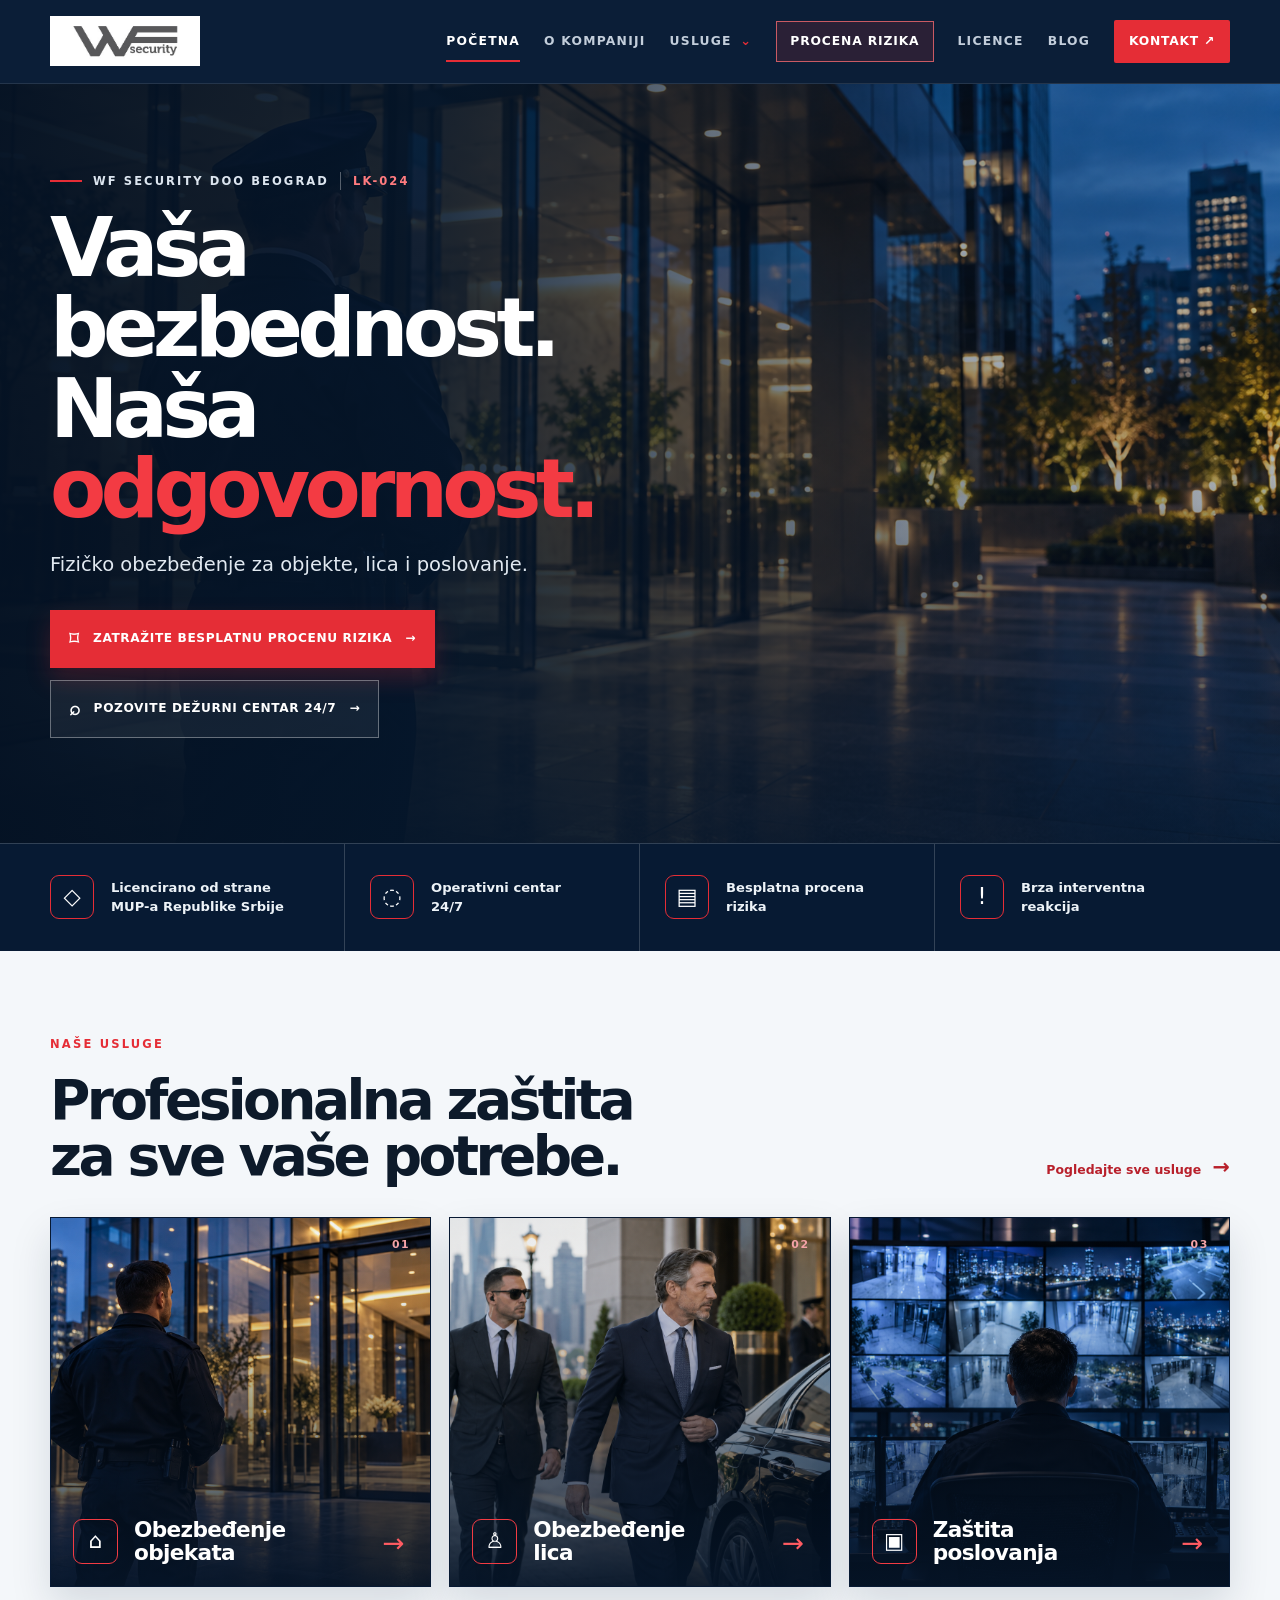
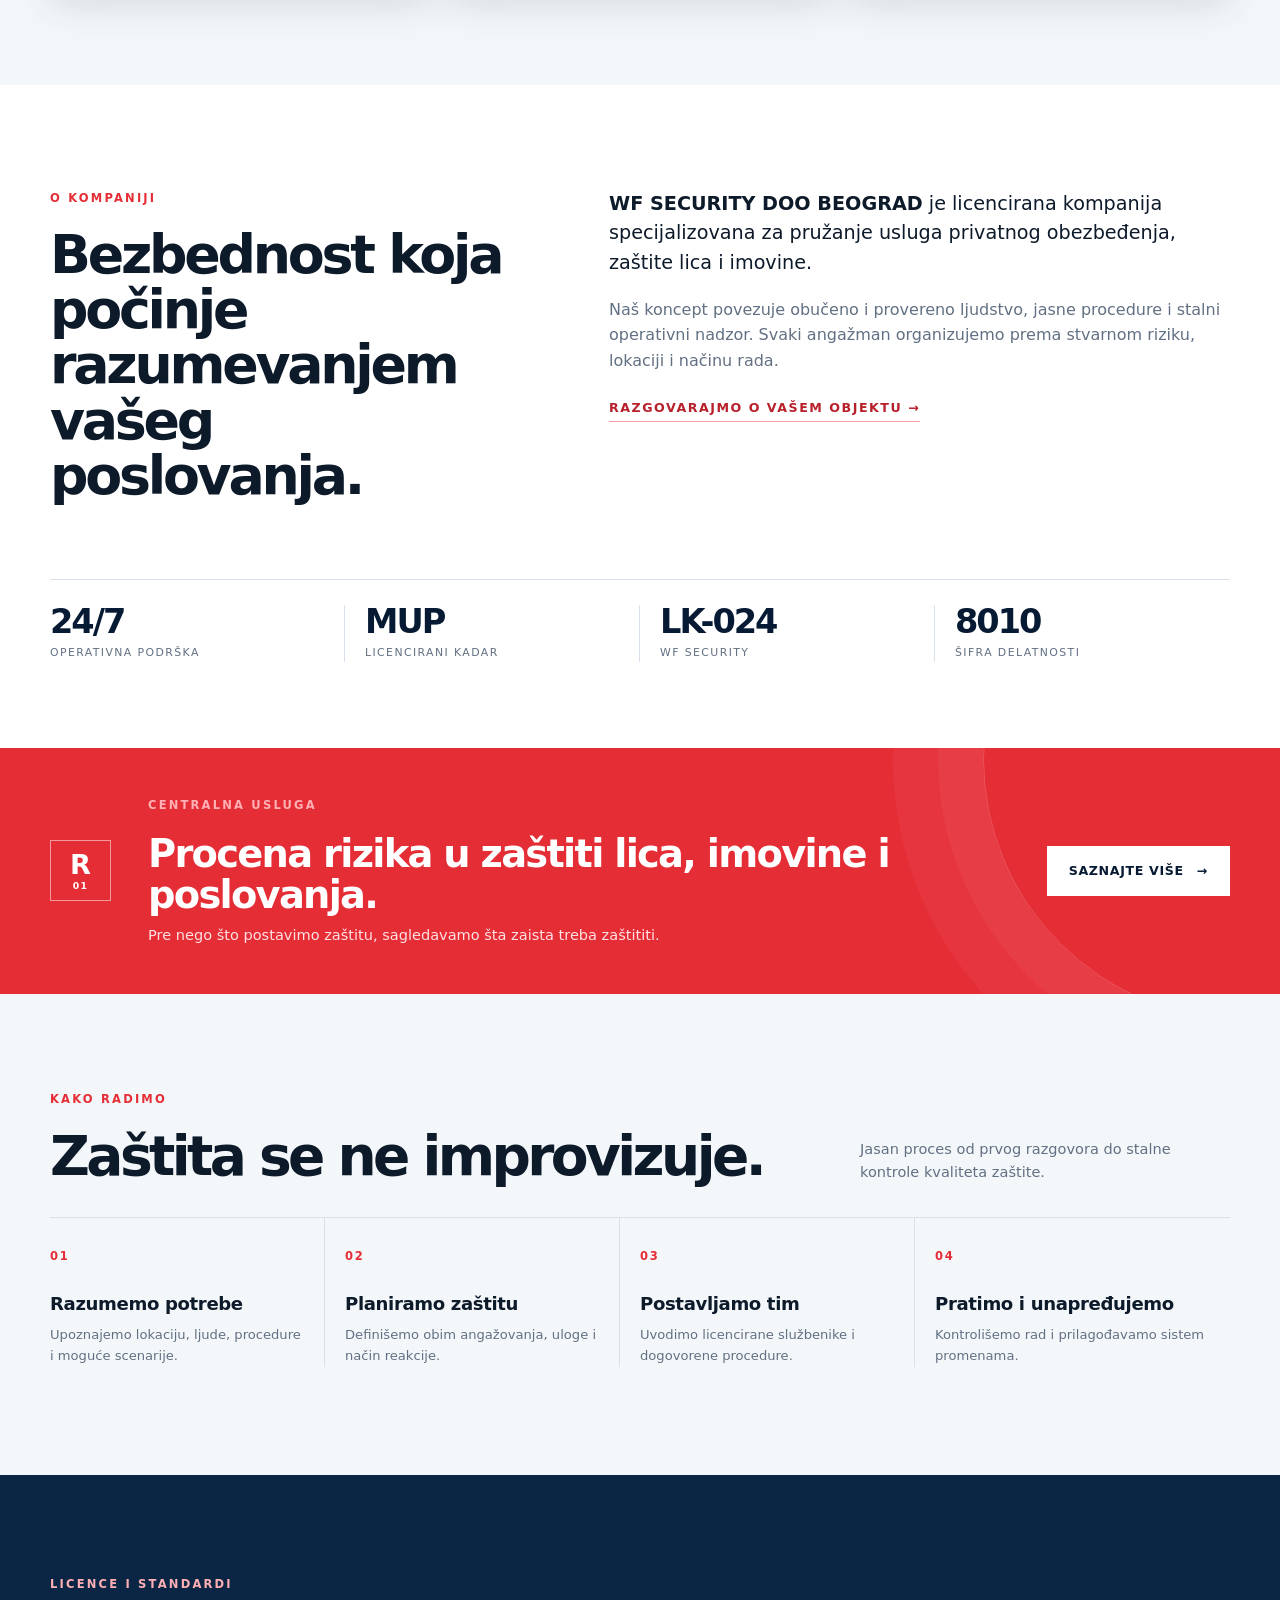
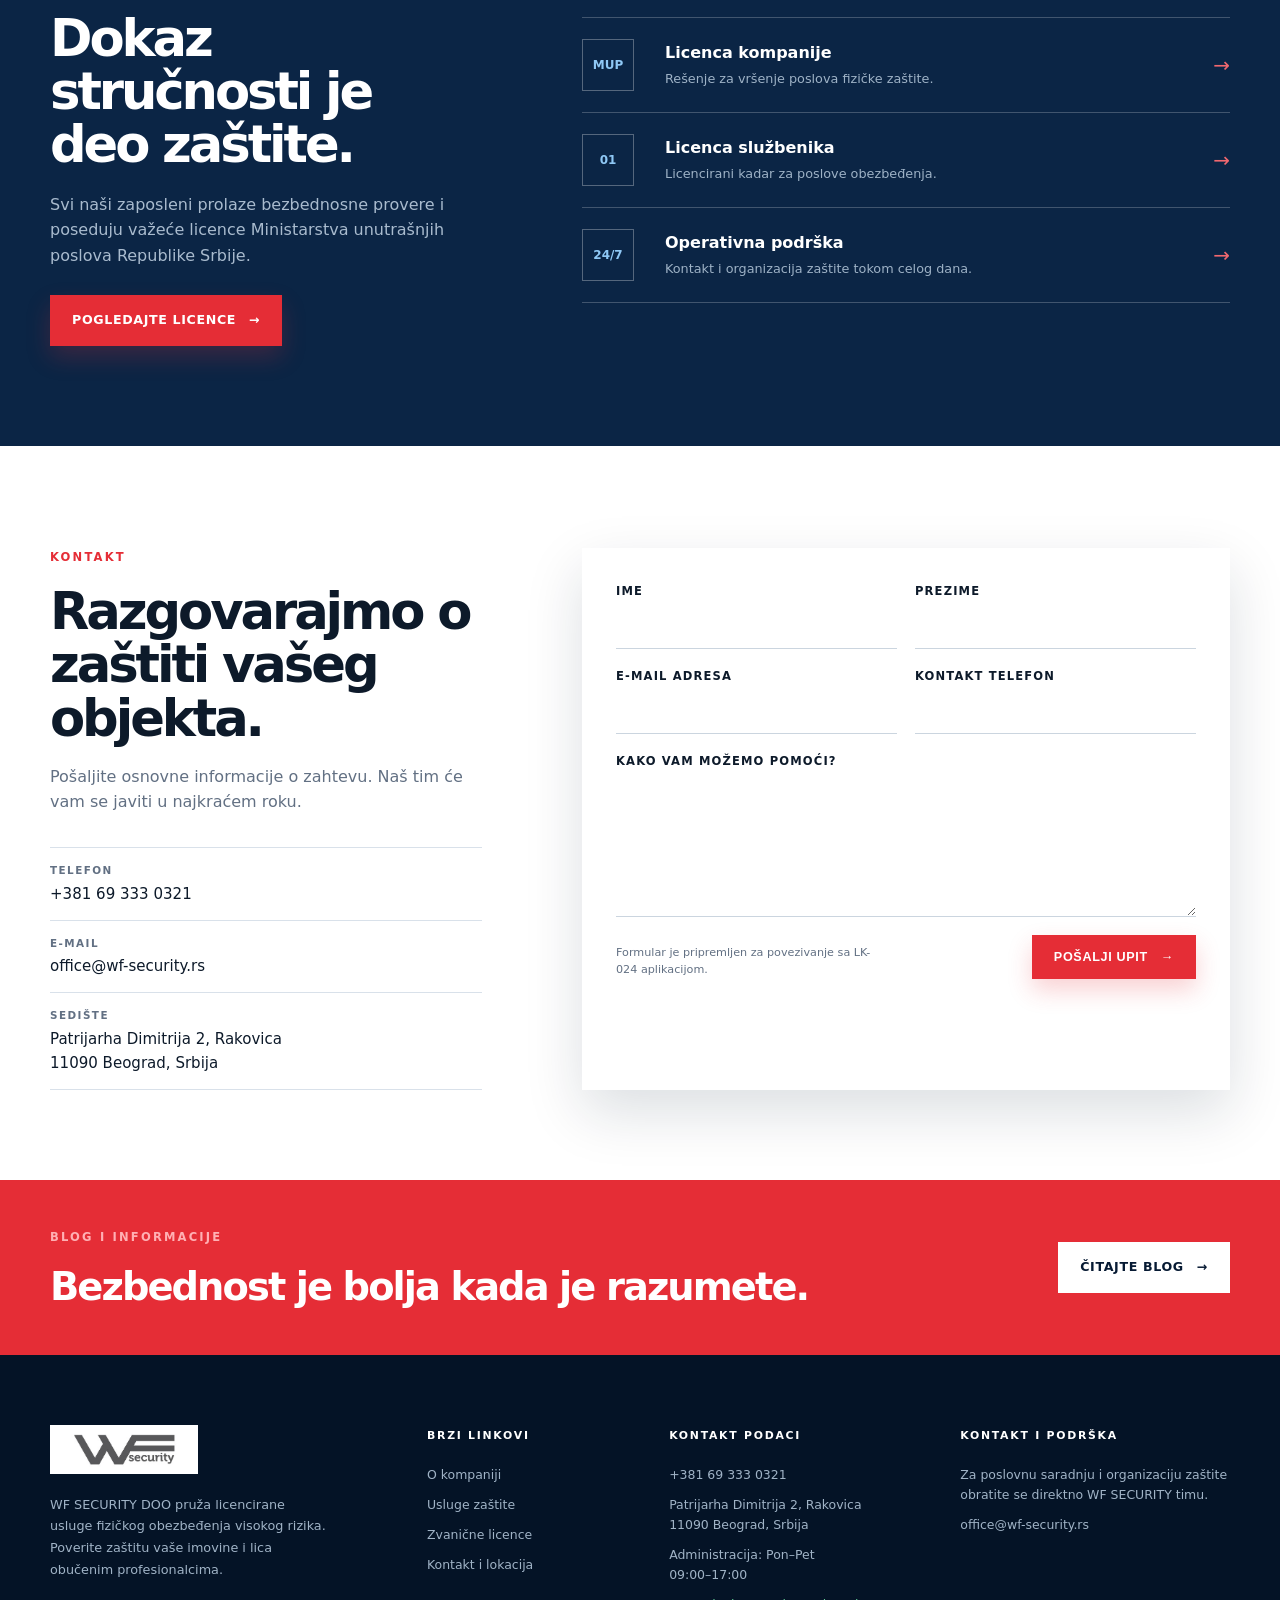
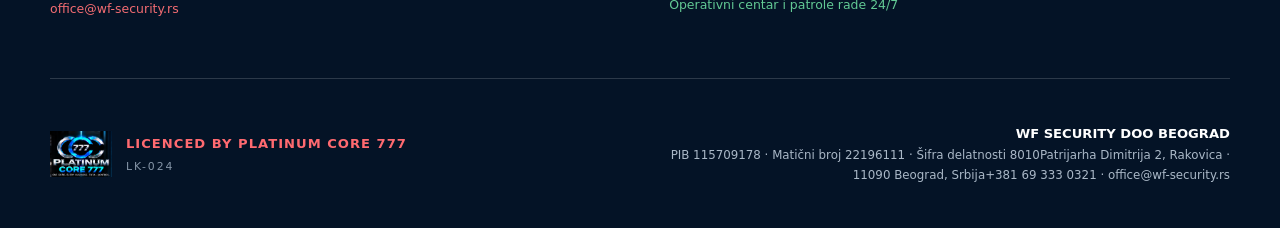
==== commit bef88627: "LK-024: fix hero image and remove duplicated text" ====
--- a/index.html
+++ b/index.html
@@ -8,9 +8,9 @@
     <link rel="canonical" href="https://wf-security.rs/">
     <title>WF SECURITY | Licencirano fizičko obezbeđenje Beograd</title>
     <link rel="icon" href="assets/wf-logo.jpg" type="image/jpeg">
-    <link rel="stylesheet" href="styles.css">
-    <link rel="stylesheet" href="styles-extra.css">
-    <script src="script.js" defer></script>
+    <link rel="stylesheet" href="styles.css?v=guardfix1">
+    <link rel="stylesheet" href="styles-extra.css?v=guardfix1">
+    <script src="script.js?v=guardfix1" defer></script>
   </head>
   <body class="wf-home">
     <header class="site-header">
--- a/styles-extra.css
+++ b/styles-extra.css
@@ -14,3 +14,5 @@
 @media (max-width:960px){.main-nav{gap:14px}.main-nav a{font-size:.67rem}.wf-trust-item{padding-left:14px;padding-right:14px}.wf-trust-item:first-child{padding-left:0}.wf-trust-item strong{font-size:.73rem}.wf-about-grid,.wf-credentials-grid,.wf-contact-grid{gap:52px}.wf-service-cards{gap:12px}.wf-service-content{inset-inline:16px}.wf-service-content strong{font-size:1.14rem}}
 @media (max-width:760px){.nav-dropdown{width:100%;font-size:.72rem}.nav-dropdown summary{padding:13px 4px}.nav-dropdown-menu{position:static;min-width:0;padding:4px 0 7px;background:rgba(255,255,255,.04);border:0;box-shadow:none}.nav-dropdown-menu a{padding:10px 13px!important;font-size:.7rem!important}.main-nav .nav-risk{padding:11px 13px;margin-top:3px}.wf-home .site-header .nav-wrap{min-height:70px}.wf-home .brand,.wf-home .brand img{width:128px}.wf-home .brand img{height:43px}.wf-hero{min-height:650px}.wf-hero-media{background-image:url("assets/hero-mobile.png");background-position:center top}.wf-hero-shade{background:linear-gradient(180deg,rgba(4,18,36,.7),rgba(4,18,36,.72) 40%,rgba(4,18,36,.98) 92%)}.wf-hero-inner{padding:86px 0 80px;align-items:flex-end}.wf-hero h1{font-size:clamp(2.8rem,13vw,4.6rem)}.wf-hero-lead{font-size:1rem}.wf-hero-actions{display:grid;gap:10px}.wf-hero-actions .button{justify-content:flex-start;width:100%;font-size:.72rem}.wf-trust-grid{grid-template-columns:1fr 1fr}.wf-trust-item{min-height:92px;padding:16px 10px;gap:10px;border-bottom:1px solid rgba(255,255,255,.18)}.wf-trust-item:nth-child(2){border-right:0}.wf-trust-item:nth-child(3),.wf-trust-item:nth-child(4){border-bottom:0}.wf-trust-item:first-child{padding-left:0}.wf-trust-item strong{font-size:.68rem}.wf-trust-icon{width:38px;height:38px;font-size:1.1rem}.wf-services-section,.wf-process-section{padding:72px 0}.wf-section-heading{display:block;margin-bottom:27px}.wf-section-link{display:inline-block;margin-top:20px}.wf-service-cards{grid-template-columns:1fr;gap:14px}.wf-service-card{min-height:310px}.wf-about-section,.wf-contact-section{padding:76px 0}.wf-about-grid,.wf-credentials-grid,.wf-contact-grid{grid-template-columns:1fr;gap:38px}.wf-stats{grid-template-columns:1fr 1fr;gap:20px;margin-top:55px}.wf-stats>div{border-right:0;border-left:1px solid var(--line);padding-left:17px}.wf-stats>div:first-child{padding-left:0;border-left:0}.wf-risk-inner{grid-template-columns:1fr;gap:18px;padding:40px 0}.wf-risk-inner .button{justify-self:start}.wf-process-grid{grid-template-columns:1fr 1fr}.wf-process-grid>div{border-right:0;border-bottom:1px solid var(--line);padding:20px 15px 22px 0;margin:0}.wf-process-grid>div:nth-child(odd){border-right:1px solid var(--line);margin-right:16px}.wf-credentials-section{padding:76px 0}.wf-blog-inner{display:block;padding:40px 0}.wf-blog-inner .button{margin-top:24px}.home-footer-bottom{grid-template-columns:1fr;gap:22px}.home-footer-company{justify-self:start;text-align:left}}
 @media (max-width:620px){.wf-hero{min-height:690px}.wf-service-card{min-height:285px}.wf-contact-form .form-footer{display:block}.home-footer-company{font-size:.68rem}}
+.wf-hero-media{background-image:url("assets/corporate-guard-blue-hour.png")}
+@media (max-width:760px){.wf-hero-media{background-image:url("assets/corporate-guard-blue-hour.png");background-position:34% center}}
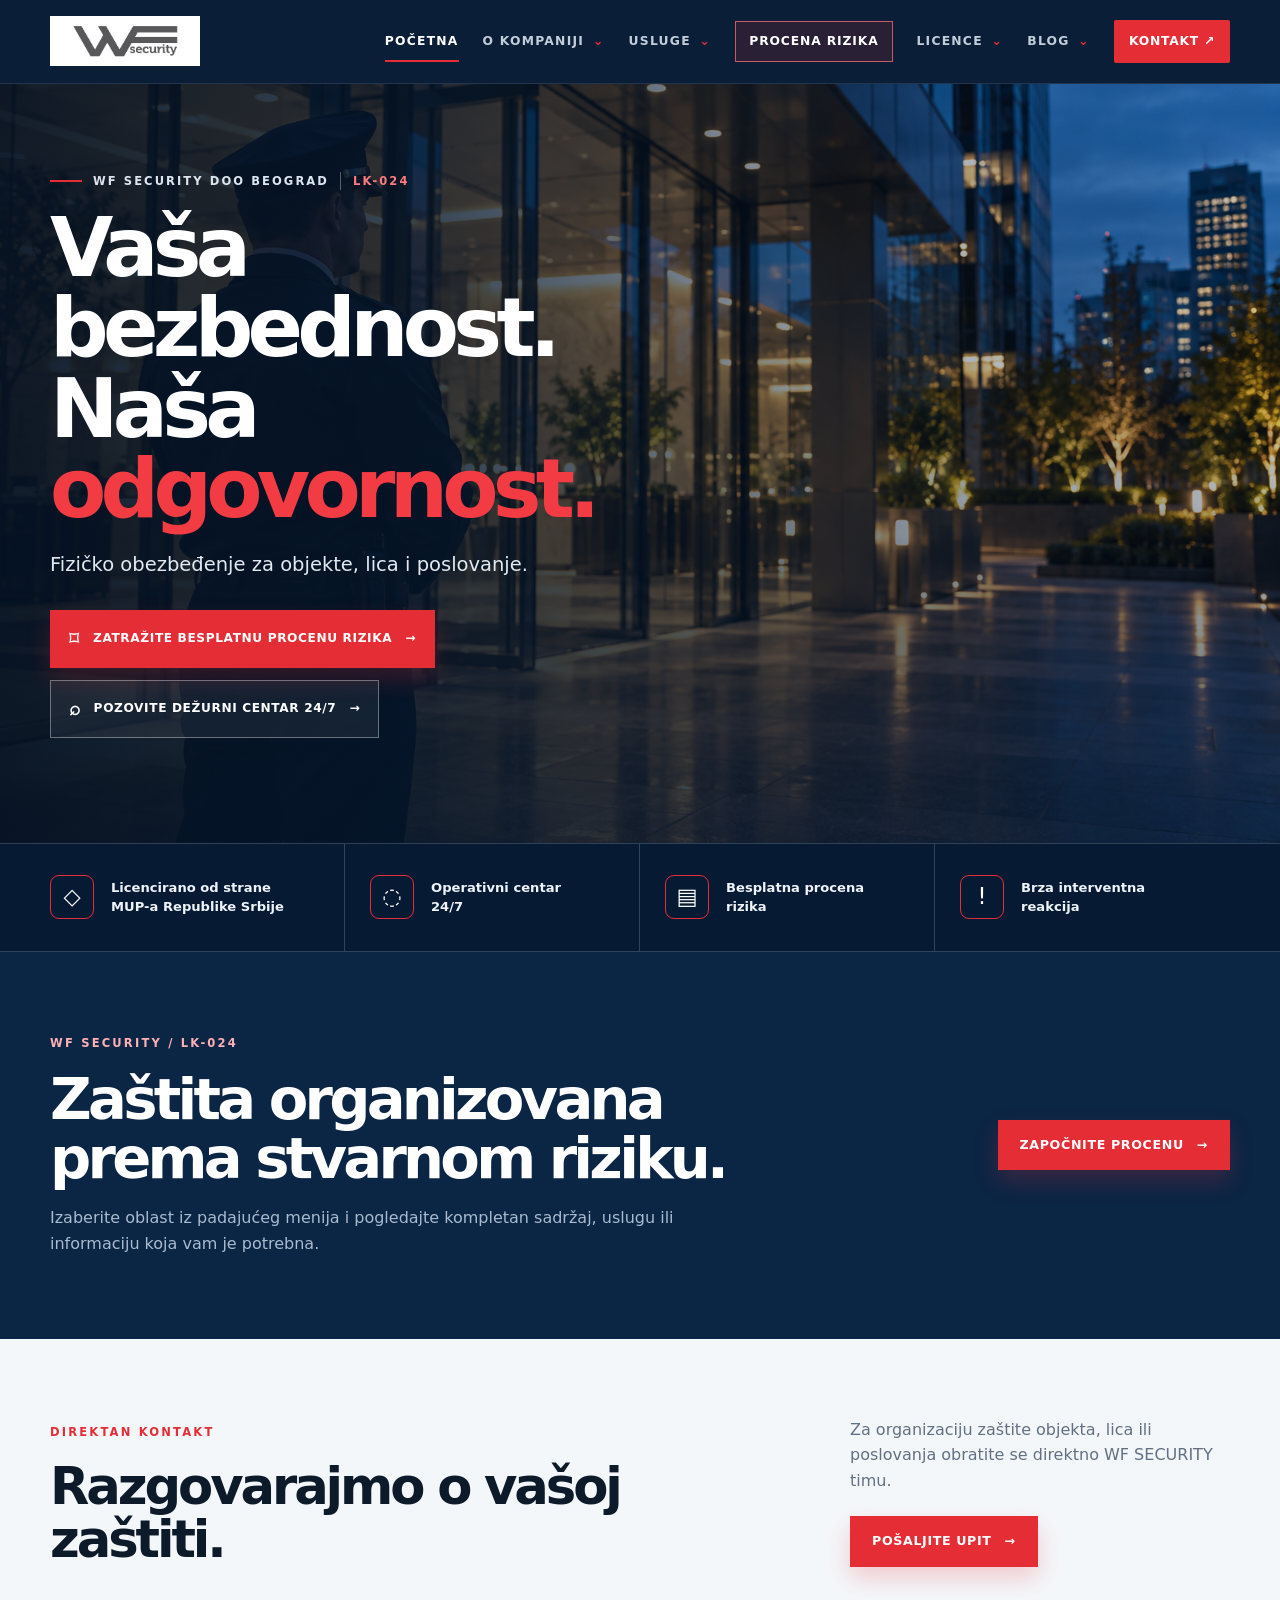
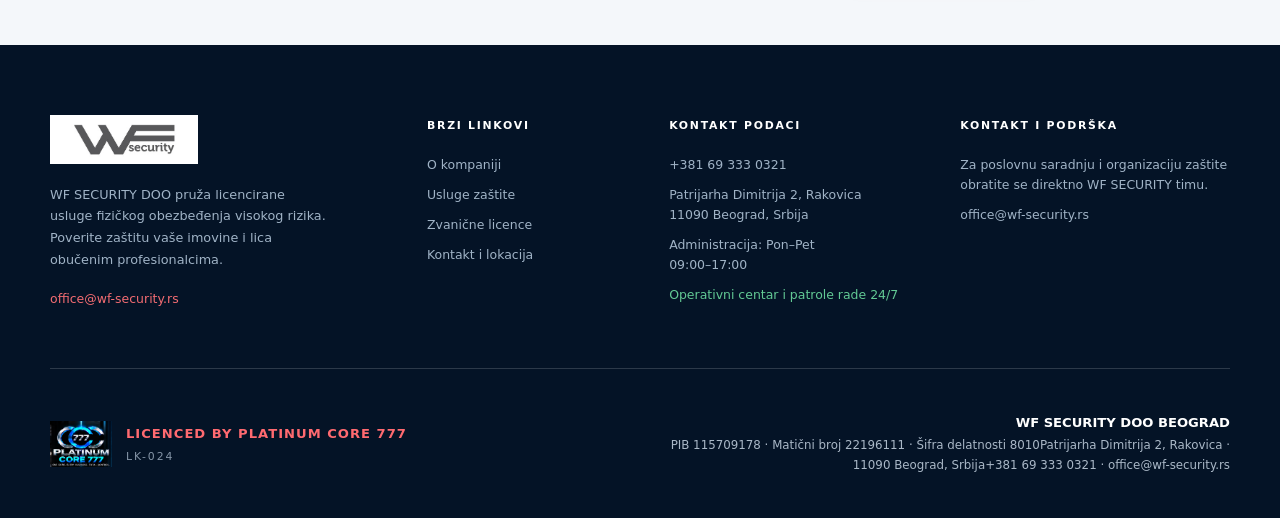
==== commit 76008f8f: "LK-024: complete dropdown and asset integration" ====
--- a/index.html
+++ b/index.html
@@ -8,43 +8,37 @@
     <link rel="canonical" href="https://wf-security.rs/">
     <title>WF SECURITY | Licencirano fizičko obezbeđenje Beograd</title>
     <link rel="icon" href="assets/wf-logo.jpg" type="image/jpeg">
-    <link rel="stylesheet" href="styles.css?v=guardfix1">
-    <link rel="stylesheet" href="styles-extra.css?v=guardfix1">
-    <script src="script.js?v=guardfix1" defer></script>
+    <link rel="stylesheet" href="styles.css?v=final">
+    <link rel="stylesheet" href="styles-extra.css?v=final">
+    <script src="script.js?v=final" defer></script>
   </head>
-  <body class="wf-home">
+  <body class="wf-home wf-home-clean">
     <header class="site-header">
       <div class="shell nav-wrap">
         <a class="brand" href="index.html" aria-label="WF SECURITY početna strana"><img src="assets/wf-logo.jpg" alt="WF Security logo"></a>
         <button class="menu-toggle" type="button" aria-expanded="false" aria-controls="main-nav" aria-label="Otvori meni"><span></span><span></span><span></span></button>
         <nav id="main-nav" class="main-nav" aria-label="Glavna navigacija">
-          <a class="active" href="index.html">Početna</a><a href="#o-nama">O kompaniji</a>
-          <details class="nav-dropdown"><summary>Usluge <span>⌄</span></summary><div class="nav-dropdown-menu"><a href="usluge.html#diskretna-zastita">Diskretna zaštita lica</a><a href="usluge.html#zastita-objekta">Zaštita objekta</a><a href="usluge.html#operativni-nadzor">Operativni nadzor</a></div></details>
-          <a class="nav-risk" href="procena-rizika.html">Procena rizika</a><a href="licence.html">Licence</a><a href="blog.html">Blog</a><a class="nav-cta" href="#kontakt">Kontakt <span>↗</span></a>
+          <a class="active" href="index.html">Početna</a>
+          <details class="nav-dropdown"><summary>O kompaniji <span>⌄</span></summary><div class="nav-dropdown-menu"><a href="o-kompaniji.html">Ko smo</a><a href="o-kompaniji.html#proces">Kako radimo</a><a href="o-kompaniji.html#standard">Naš standard</a></div></details>
+          <details class="nav-dropdown"><summary>Usluge <span>⌄</span></summary><div class="nav-dropdown-menu"><a href="usluge.html#zastita-objekta">Obezbeđenje objekata</a><a href="usluge.html#diskretna-zastita">Obezbeđenje lica</a><a href="usluge.html#operativni-nadzor">Operativni nadzor</a></div></details>
+          <a class="nav-risk" href="procena-rizika.html">Procena rizika</a>
+          <details class="nav-dropdown"><summary>Licence <span>⌄</span></summary><div class="nav-dropdown-menu"><a href="licence.html">Licence kompanije</a><a href="licence.html#sluzbenici">Licence službenika</a><a href="licence.html#delatnost">Šifra delatnosti 8010</a></div></details>
+          <details class="nav-dropdown"><summary>Blog <span>⌄</span></summary><div class="nav-dropdown-menu"><a href="blog/procena-rizika.html">Procena rizika</a><a href="blog/fizicko-obezbedjenje.html">Fizičko obezbeđenje</a><a href="blog/kontrola-pristupa.html">Kontrola pristupa</a><a href="blog/video-nadzor.html">Video nadzor</a><a href="blog/licencirano-obezbedjenje-beograd.html">Licencirano obezbeđenje Beograd</a></div></details>
+          <a class="nav-cta" href="index.html#kontakt">Kontakt <span>↗</span></a>
         </nav>
       </div>
     </header>
 
     <main>
-      <section class="wf-hero" aria-labelledby="hero-title"><div class="wf-hero-media" role="img" aria-label="Službenik WF SECURITY ispred poslovnog objekta"></div><div class="wf-hero-shade"></div><div class="shell wf-hero-inner"><div class="wf-hero-copy"><p class="wf-kicker"><span></span> WF SECURITY DOO BEOGRAD <b>LK-024</b></p><h1 id="hero-title">Vaša bezbednost.<br>Naša <em>odgovornost.</em></h1><p class="wf-hero-lead">Fizičko obezbeđenje za objekte, lica i poslovanje.</p><div class="wf-hero-actions"><a class="button button-primary" href="procena-rizika.html"><span class="button-icon">⌑</span>Zatražite besplatnu procenu rizika <span>→</span></a><a class="button button-ghost" href="tel:+381693330321"><span class="button-icon">⌕</span>Pozovite dežurni centar 24/7 <span>→</span></a></div></div></div></section>
+      <section class="wf-hero" aria-labelledby="hero-title"><div class="wf-hero-media" role="img" aria-label="Licencirani službenik WF SECURITY ispred poslovnog objekta"></div><div class="wf-hero-shade"></div><div class="shell wf-hero-inner"><div class="wf-hero-copy"><p class="wf-kicker"><span></span> WF SECURITY DOO BEOGRAD <b>LK-024</b></p><h1 id="hero-title">Vaša bezbednost.<br>Naša <em>odgovornost.</em></h1><p class="wf-hero-lead">Fizičko obezbeđenje za objekte, lica i poslovanje.</p><div class="wf-hero-actions"><a class="button button-primary" href="procena-rizika.html"><span class="button-icon">⌑</span>Zatražite besplatnu procenu rizika <span>→</span></a><a class="button button-ghost" href="tel:+381693330321"><span class="button-icon">⌕</span>Pozovite dežurni centar 24/7 <span>→</span></a></div></div></div></section>
 
       <section class="wf-trust-strip" aria-label="Ključne prednosti"><div class="shell wf-trust-grid"><div class="wf-trust-item"><span class="wf-trust-icon">◇</span><strong>Licencirano od strane<br>MUP-a Republike Srbije</strong></div><div class="wf-trust-item"><span class="wf-trust-icon">◌</span><strong>Operativni centar<br>24/7</strong></div><div class="wf-trust-item"><span class="wf-trust-icon">▤</span><strong>Besplatna procena<br>rizika</strong></div><div class="wf-trust-item"><span class="wf-trust-icon">!</span><strong>Brza interventna<br>reakcija</strong></div></div></section>
 
-      <section id="usluge" class="wf-services-section"><div class="shell"><div class="wf-section-heading"><div><p class="section-kicker">NAŠE USLUGE</p><h2>Profesionalna zaštita<br>za sve vaše potrebe.</h2></div><a class="wf-section-link" href="usluge.html">Pogledajte sve usluge <span>→</span></a></div><div class="wf-service-cards"><a class="wf-service-card" href="usluge.html#zastita-objekta"><img src="assets/glass-office-guard.png" alt="Službenik obezbeđenja na ulazu u poslovni objekat"><span class="wf-service-shade"></span><span class="wf-service-number">01</span><span class="wf-service-content"><span class="wf-service-symbol">⌂</span><strong>Obezbeđenje<br>objekata</strong><span class="wf-service-arrow">→</span></span></a><a class="wf-service-card" href="usluge.html#diskretna-zastita"><img src="assets/executive-arrival.png" alt="Diskretna zaštita lica pri dolasku na poslovni objekat"><span class="wf-service-shade"></span><span class="wf-service-number">02</span><span class="wf-service-content"><span class="wf-service-symbol">♙</span><strong>Obezbeđenje<br>lica</strong><span class="wf-service-arrow">→</span></span></a><a class="wf-service-card" href="usluge.html#operativni-nadzor"><img src="assets/cctv-control-room.png" alt="Operater prati nadzorne kamere u kontrolnom centru"><span class="wf-service-shade"></span><span class="wf-service-number">03</span><span class="wf-service-content"><span class="wf-service-symbol">▣</span><strong>Zaštita<br>poslovanja</strong><span class="wf-service-arrow">→</span></span></a></div></div></section>
+      <section id="o-nama" class="wf-home-followup"><div class="shell wf-home-followup-inner"><div><p class="section-kicker section-kicker-light">WF SECURITY / LK-024</p><h2>Zaštita organizovana prema stvarnom riziku.</h2><p>Izaberite oblast iz padajućeg menija i pogledajte kompletan sadržaj, uslugu ili informaciju koja vam je potrebna.</p></div><a class="button button-primary" href="procena-rizika.html">Započnite procenu <span>→</span></a></div></section>
 
-      <section id="o-nama" class="wf-about-section"><div class="shell wf-about-grid"><div><p class="section-kicker">O KOMPANIJI</p><h2>Bezbednost koja počinje razumevanjem vašeg poslovanja.</h2></div><div class="wf-about-copy"><p class="wf-lead-copy"><strong>WF SECURITY DOO BEOGRAD</strong> je licencirana kompanija specijalizovana za pružanje usluga privatnog obezbeđenja, zaštite lica i imovine.</p><p>Naš koncept povezuje obučeno i provereno ljudstvo, jasne procedure i stalni operativni nadzor. Svaki angažman organizujemo prema stvarnom riziku, lokaciji i načinu rada.</p><a class="text-link" href="#kontakt">Razgovarajmo o vašem objektu <span>→</span></a></div></div><div class="shell wf-stats"><div><strong>24/7</strong><span>operativna podrška</span></div><div><strong>MUP</strong><span>licencirani kadar</span></div><div><strong>LK-024</strong><span>WF SECURITY</span></div><div><strong>8010</strong><span>šifra delatnosti</span></div></div></section>
-
-      <section class="wf-risk-banner"><div class="shell wf-risk-inner"><div class="wf-risk-mark">R<small>01</small></div><div><p class="section-kicker section-kicker-light">CENTRALNA USLUGA</p><h2>Procena rizika u zaštiti lica, imovine i poslovanja.</h2><p>Pre nego što postavimo zaštitu, sagledavamo šta zaista treba zaštititi.</p></div><a class="button button-light" href="procena-rizika.html">Saznajte više <span>→</span></a></div></section>
-
-      <section class="wf-process-section"><div class="shell"><div class="wf-section-heading"><div><p class="section-kicker">KAKO RADIMO</p><h2>Zaštita se ne improvizuje.</h2></div><p class="wf-heading-note">Jasan proces od prvog razgovora do stalne kontrole kvaliteta zaštite.</p></div><div class="wf-process-grid"><div><span>01</span><h3>Razumemo potrebe</h3><p>Upoznajemo lokaciju, ljude, procedure i moguće scenarije.</p></div><div><span>02</span><h3>Planiramo zaštitu</h3><p>Definišemo obim angažovanja, uloge i način reakcije.</p></div><div><span>03</span><h3>Postavljamo tim</h3><p>Uvodimo licencirane službenike i dogovorene procedure.</p></div><div><span>04</span><h3>Pratimo i unapređujemo</h3><p>Kontrolišemo rad i prilagođavamo sistem promenama.</p></div></div></div></section>
-
-      <section class="wf-credentials-section"><div class="shell wf-credentials-grid"><div><p class="section-kicker section-kicker-light">LICENCE I STANDARDI</p><h2>Dokaz stručnosti je deo zaštite.</h2><p>Svi naši zaposleni prolaze bezbednosne provere i poseduju važeće licence Ministarstva unutrašnjih poslova Republike Srbije.</p><a class="button button-primary" href="licence.html">Pogledajte licence <span>→</span></a></div><div class="wf-credential-list"><div><b>MUP</b><span><strong>Licenca kompanije</strong>Rešenje za vršenje poslova fizičke zaštite.</span><a href="licence.html">→</a></div><div><b>01</b><span><strong>Licenca službenika</strong>Licencirani kadar za poslove obezbeđenja.</span><a href="licence.html">→</a></div><div><b>24/7</b><span><strong>Operativna podrška</strong>Kontakt i organizacija zaštite tokom celog dana.</span><a href="tel:+381693330321">→</a></div></div></div></section>
-
-      <section id="kontakt" class="wf-contact-section"><div class="shell wf-contact-grid"><div><p class="section-kicker">KONTAKT</p><h2>Razgovarajmo o zaštiti vašeg objekta.</h2><p>Pošaljite osnovne informacije o zahtevu. Naš tim će vam se javiti u najkraćem roku.</p><div class="wf-contact-lines"><a href="tel:+381693330321"><span>Telefon</span>+381 69 333 0321</a><a href="mailto:office@wf-security.rs"><span>E-mail</span>office@wf-security.rs</a><div><span>Sedište</span>Patrijarha Dimitrija 2, Rakovica<br>11090 Beograd, Srbija</div></div></div><form class="contact-form" id="contact-form" data-license-code="LK-024" data-integration="lk024-app-pending"><input type="hidden" name="licenca" value="LK-024"><input type="hidden" name="izvor" value="wf-security-website"><div class="form-row"><label>Ime<input name="ime" type="text" autocomplete="given-name" required></label><label>Prezime<input name="prezime" type="text" autocomplete="family-name" required></label></div><div class="form-row"><label>E-mail adresa<input name="email" type="email" autocomplete="email" required></label><label>Kontakt telefon<input name="telefon" type="tel" autocomplete="tel" required></label></div><label>Kako vam možemo pomoći?<textarea name="poruka" rows="5" required></textarea></label><div class="form-footer"><p class="form-note">Formular je pripremljen za povezivanje sa LK-024 aplikacijom.</p><button class="button button-primary" type="submit">Pošalji upit <span>→</span></button></div><p class="form-status" id="form-status" role="status" aria-live="polite"></p></form></div></section>
-
-      <section class="wf-blog-strip"><div class="shell wf-blog-inner"><div><p class="section-kicker section-kicker-light">BLOG I INFORMACIJE</p><h2>Bezbednost je bolja kada je razumete.</h2></div><a class="button button-light" href="blog.html">Čitajte blog <span>→</span></a></div></section>
+      <section id="kontakt" class="wf-home-contact"><div class="shell wf-home-contact-inner"><div><p class="section-kicker">DIREKTAN KONTAKT</p><h2>Razgovarajmo o vašoj zaštiti.</h2></div><div><p>Za organizaciju zaštite objekta, lica ili poslovanja obratite se direktno WF SECURITY timu.</p><a class="button button-primary" href="mailto:office@wf-security.rs">Pošaljite upit <span>→</span></a></div></div></section>
     </main>
 
-    <footer class="site-footer"><div class="shell footer-main"><div class="footer-brand"><img src="assets/wf-logo.jpg" alt="WF Security logo"><p>WF SECURITY DOO pruža licencirane usluge fizičkog obezbeđenja visokog rizika. Poverite zaštitu vaše imovine i lica obučenim profesionalcima.</p><a href="mailto:office@wf-security.rs">office@wf-security.rs</a></div><div class="footer-col"><h3>Brzi linkovi</h3><a href="#o-nama">O kompaniji</a><a href="usluge.html">Usluge zaštite</a><a href="licence.html">Zvanične licence</a><a href="#kontakt">Kontakt i lokacija</a></div><div class="footer-col"><h3>Kontakt podaci</h3><a href="tel:+381693330321">+381 69 333 0321</a><span>Patrijarha Dimitrija 2, Rakovica<br>11090 Beograd, Srbija</span><span>Administracija: Pon–Pet<br>09:00–17:00</span><span class="footer-24">Operativni centar i patrole rade 24/7</span></div><div class="footer-col footer-company"><h3>Kontakt i podrška</h3><span>Za poslovnu saradnju i organizaciju zaštite obratite se direktno WF SECURITY timu.</span><a href="mailto:office@wf-security.rs">office@wf-security.rs</a></div></div><div class="shell footer-bottom home-footer-bottom"><div class="home-footer-credit"><img src="assets/platinum-core-777.png" alt="Platinum Core 777 logo"><div><strong>Licenced by Platinum Core 777</strong><small>LK-024</small></div></div><div class="home-footer-company"><strong>WF SECURITY DOO BEOGRAD</strong><span>PIB 115709178 · Matični broj 22196111 · Šifra delatnosti 8010</span><span>Patrijarha Dimitrija 2, Rakovica · 11090 Beograd, Srbija</span><span>+381 69 333 0321 · office@wf-security.rs</span></div></div></footer>
+    <footer class="site-footer"><div class="shell footer-main"><div class="footer-brand"><img src="assets/wf-logo.jpg" alt="WF Security logo"><p>WF SECURITY DOO pruža licencirane usluge fizičkog obezbeđenja visokog rizika. Poverite zaštitu vaše imovine i lica obučenim profesionalcima.</p><a href="mailto:office@wf-security.rs">office@wf-security.rs</a></div><div class="footer-col"><h3>Brzi linkovi</h3><a href="o-kompaniji.html">O kompaniji</a><a href="usluge.html">Usluge zaštite</a><a href="licence.html">Zvanične licence</a><a href="#kontakt">Kontakt i lokacija</a></div><div class="footer-col"><h3>Kontakt podaci</h3><a href="tel:+381693330321">+381 69 333 0321</a><span>Patrijarha Dimitrija 2, Rakovica<br>11090 Beograd, Srbija</span><span>Administracija: Pon–Pet<br>09:00–17:00</span><span class="footer-24">Operativni centar i patrole rade 24/7</span></div><div class="footer-col footer-company"><h3>Kontakt i podrška</h3><span>Za poslovnu saradnju i organizaciju zaštite obratite se direktno WF SECURITY timu.</span><a href="mailto:office@wf-security.rs">office@wf-security.rs</a></div></div><div class="shell footer-bottom home-footer-bottom"><div class="home-footer-credit"><img src="assets/platinum-core-777.png" alt="Platinum Core 777 logo"><div><strong>Licenced by Platinum Core 777</strong><small>LK-024</small></div></div><div class="home-footer-company"><strong>WF SECURITY DOO BEOGRAD</strong><span>PIB 115709178 · Matični broj 22196111 · Šifra delatnosti 8010</span><span>Patrijarha Dimitrija 2, Rakovica · 11090 Beograd, Srbija</span><span>+381 69 333 0321 · office@wf-security.rs</span></div></div></footer>
   </body>
 </html>
--- a/styles-extra.css
+++ b/styles-extra.css
@@ -14,5 +14,11 @@
 @media (max-width:960px){.main-nav{gap:14px}.main-nav a{font-size:.67rem}.wf-trust-item{padding-left:14px;padding-right:14px}.wf-trust-item:first-child{padding-left:0}.wf-trust-item strong{font-size:.73rem}.wf-about-grid,.wf-credentials-grid,.wf-contact-grid{gap:52px}.wf-service-cards{gap:12px}.wf-service-content{inset-inline:16px}.wf-service-content strong{font-size:1.14rem}}
 @media (max-width:760px){.nav-dropdown{width:100%;font-size:.72rem}.nav-dropdown summary{padding:13px 4px}.nav-dropdown-menu{position:static;min-width:0;padding:4px 0 7px;background:rgba(255,255,255,.04);border:0;box-shadow:none}.nav-dropdown-menu a{padding:10px 13px!important;font-size:.7rem!important}.main-nav .nav-risk{padding:11px 13px;margin-top:3px}.wf-home .site-header .nav-wrap{min-height:70px}.wf-home .brand,.wf-home .brand img{width:128px}.wf-home .brand img{height:43px}.wf-hero{min-height:650px}.wf-hero-media{background-image:url("assets/hero-mobile.png");background-position:center top}.wf-hero-shade{background:linear-gradient(180deg,rgba(4,18,36,.7),rgba(4,18,36,.72) 40%,rgba(4,18,36,.98) 92%)}.wf-hero-inner{padding:86px 0 80px;align-items:flex-end}.wf-hero h1{font-size:clamp(2.8rem,13vw,4.6rem)}.wf-hero-lead{font-size:1rem}.wf-hero-actions{display:grid;gap:10px}.wf-hero-actions .button{justify-content:flex-start;width:100%;font-size:.72rem}.wf-trust-grid{grid-template-columns:1fr 1fr}.wf-trust-item{min-height:92px;padding:16px 10px;gap:10px;border-bottom:1px solid rgba(255,255,255,.18)}.wf-trust-item:nth-child(2){border-right:0}.wf-trust-item:nth-child(3),.wf-trust-item:nth-child(4){border-bottom:0}.wf-trust-item:first-child{padding-left:0}.wf-trust-item strong{font-size:.68rem}.wf-trust-icon{width:38px;height:38px;font-size:1.1rem}.wf-services-section,.wf-process-section{padding:72px 0}.wf-section-heading{display:block;margin-bottom:27px}.wf-section-link{display:inline-block;margin-top:20px}.wf-service-cards{grid-template-columns:1fr;gap:14px}.wf-service-card{min-height:310px}.wf-about-section,.wf-contact-section{padding:76px 0}.wf-about-grid,.wf-credentials-grid,.wf-contact-grid{grid-template-columns:1fr;gap:38px}.wf-stats{grid-template-columns:1fr 1fr;gap:20px;margin-top:55px}.wf-stats>div{border-right:0;border-left:1px solid var(--line);padding-left:17px}.wf-stats>div:first-child{padding-left:0;border-left:0}.wf-risk-inner{grid-template-columns:1fr;gap:18px;padding:40px 0}.wf-risk-inner .button{justify-self:start}.wf-process-grid{grid-template-columns:1fr 1fr}.wf-process-grid>div{border-right:0;border-bottom:1px solid var(--line);padding:20px 15px 22px 0;margin:0}.wf-process-grid>div:nth-child(odd){border-right:1px solid var(--line);margin-right:16px}.wf-credentials-section{padding:76px 0}.wf-blog-inner{display:block;padding:40px 0}.wf-blog-inner .button{margin-top:24px}.home-footer-bottom{grid-template-columns:1fr;gap:22px}.home-footer-company{justify-self:start;text-align:left}}
 @media (max-width:620px){.wf-hero{min-height:690px}.wf-service-card{min-height:285px}.wf-contact-form .form-footer{display:block}.home-footer-company{font-size:.68rem}}
-.wf-hero-media{background-image:url("assets/corporate-guard-blue-hour.png")}
-@media (max-width:760px){.wf-hero-media{background-image:url("assets/corporate-guard-blue-hour.png");background-position:34% center}}
+.wf-home-clean .site-header{position:relative}.wf-home-clean .wf-hero{min-height:620px}.wf-home-clean .wf-hero-media{background:url("assets/corporate-guard-blue-hour.png") center/cover no-repeat!important}.wf-home-clean .wf-hero-shade{background:linear-gradient(90deg,rgba(4,18,36,.94) 0%,rgba(5,23,44,.78) 35%,rgba(6,25,49,.34) 72%,rgba(6,25,49,.18) 100%),linear-gradient(0deg,rgba(4,19,37,.6),transparent 62%)}
+.wf-home-followup{background:var(--navy-2);color:#fff;border-top:1px solid rgba(255,255,255,.14);padding:82px 0}.wf-home-followup-inner{display:flex;align-items:center;justify-content:space-between;gap:55px}.wf-home-followup h2{font-size:clamp(2.2rem,4.5vw,4.3rem);line-height:1.02;letter-spacing:-.065em;margin:0 0 17px;max-width:720px}.wf-home-followup p:not(.section-kicker){color:#a9bbce;max-width:650px;margin:0;font-size:1rem}.wf-home-contact{background:#f4f7fa;padding:78px 0}.wf-home-contact-inner{display:flex;align-items:end;justify-content:space-between;gap:45px}.wf-home-contact h2{font-size:clamp(2rem,4vw,3.5rem);line-height:1.04;letter-spacing:-.06em;margin:0}.wf-home-contact-inner>div:last-child{max-width:380px}.wf-home-contact-inner>div:last-child p{color:var(--muted);margin:0 0 23px}.wf-home-clean .home-footer-bottom{display:grid!important}
+.wf-page-hero{position:relative;min-height:455px;background:var(--navy);color:#fff;display:flex;align-items:end;overflow:hidden}.wf-page-hero-image{position:absolute;inset:0;background:url("assets/corporate-guard-blue-hour.png") center/cover no-repeat}.wf-page-hero-shade{position:absolute;inset:0;background:linear-gradient(90deg,rgba(4,18,36,.96),rgba(5,23,44,.66) 53%,rgba(6,25,49,.2))}.wf-page-hero-content{position:relative;z-index:1;padding:82px 0 68px}.wf-page-hero h1{font-size:clamp(2.7rem,5.8vw,5.6rem);line-height:1.02;letter-spacing:-.065em;max-width:840px;margin:0 0 18px}.wf-page-hero p:last-child{color:#dce5ef;font-size:1.08rem;max-width:650px;margin:0}.wf-inner-light{background:#f4f7fa;padding:100px 0}.wf-inner-split{display:grid;grid-template-columns:.85fr 1.15fr;gap:100px}.wf-inner-split h2{font-size:clamp(2.2rem,4.2vw,4rem);line-height:1.03;letter-spacing:-.06em;margin:0}.wf-inner-copy{max-width:650px;color:var(--muted);font-size:1rem}.wf-inner-copy p{margin:0 0 22px}.wf-inner-copy .wf-lead-copy{color:var(--ink);font-size:1.2rem;line-height:1.55}.wf-inner-image-section{position:relative;min-height:690px;background:var(--navy);color:#fff;overflow:hidden}.wf-inner-image{position:absolute;inset:0;background:center/cover no-repeat}.wf-inner-image-process{background-image:url("assets/cctv-specialist.png")}.wf-inner-image-section:after{content:"";position:absolute;inset:0;background:linear-gradient(90deg,rgba(4,18,36,.97),rgba(5,23,44,.78) 45%,rgba(6,25,49,.25))}.wf-inner-image-copy{position:relative;z-index:1;padding:100px 0}.wf-inner-image-copy h2{font-size:clamp(2.3rem,4.7vw,4.6rem);line-height:1.02;letter-spacing:-.065em;max-width:650px;margin:0 0 42px}.wf-step-list{max-width:560px;border-top:1px solid rgba(255,255,255,.25)}.wf-step-list>div{display:grid;grid-template-columns:54px 1fr;gap:18px;padding:19px 0;border-bottom:1px solid rgba(255,255,255,.25)}.wf-step-list b{color:#ff6268;font-size:.75rem;letter-spacing:.14em}.wf-step-list span{color:#a9bbce;line-height:1.55;font-size:.85rem}.wf-step-list strong{display:block;color:#fff;font-size:1rem;margin-bottom:4px}.wf-inner-cta{background:var(--red);color:#fff}.wf-inner-cta-inner{display:flex;align-items:center;justify-content:space-between;gap:30px;padding:50px 0}.wf-inner-cta h2{font-size:clamp(1.8rem,3.4vw,3rem);line-height:1.05;letter-spacing:-.05em;margin:0}.wf-inner-cta .button-primary{background:#fff;color:var(--navy);box-shadow:none}.wf-inner-cta .button-primary:hover{background:#edf3f8}
+@media (max-width:760px){.wf-home-clean .wf-hero{min-height:680px}.wf-home-clean .wf-hero-media{background-position:34% center!important}.wf-home-followup{padding:68px 0}.wf-home-followup-inner,.wf-home-contact-inner,.wf-inner-cta-inner{display:block}.wf-home-followup .button,.wf-home-contact .button{margin-top:25px}.wf-home-contact{padding:68px 0}.wf-page-hero{min-height:560px}.wf-page-hero-content{padding:78px 0 58px}.wf-inner-light{padding:72px 0}.wf-inner-split{grid-template-columns:1fr;gap:35px}.wf-inner-image-section{min-height:760px}.wf-inner-image-copy{padding:75px 0}.wf-inner-cta .button{margin-top:24px}}
+.wf-home .wf-hero-media{background:url("assets/corporate-guard-blue-hour.png") center/cover no-repeat!important}
+@media (max-width:760px){.wf-home .wf-hero-media{background:url("assets/corporate-guard-blue-hour.png") 34% center/cover no-repeat!important}}
+.wf-page-hero-services .wf-page-hero-image{background-image:url("assets/corporate-guard-blue-hour.png")}.wf-service-detail{background:#f4f7fa;border-bottom:1px solid var(--line);padding-bottom:82px}.wf-service-detail-image{width:100vw;margin-left:calc(50% - 50vw);height:min(56vw,610px);overflow:hidden;background:var(--navy)}.wf-service-detail-image img{display:block;width:100%;height:100%;object-fit:cover;object-position:center}.wf-service-detail-copy{padding-top:54px}.wf-service-detail-copy h2{font-size:clamp(2.2rem,4.3vw,4rem);line-height:1.03;letter-spacing:-.06em;max-width:820px;margin:0 0 16px}.wf-service-detail-copy>p:not(.section-kicker){max-width:720px;color:var(--muted);font-size:1rem;line-height:1.75;margin:0 0 26px}.wf-service-detail-pair{display:grid;grid-template-columns:repeat(2, minmax(0,1fr));gap:16px;max-width:900px;margin:26px 0 30px}.wf-service-detail-pair img{width:100%;height:235px;object-fit:cover}.wf-service-detail-copy .button{margin-top:2px}
+@media (max-width:760px){.wf-service-detail{padding-bottom:60px}.wf-service-detail-image{height:74vw}.wf-service-detail-copy{padding-top:40px}.wf-service-detail-pair{grid-template-columns:1fr;gap:12px}.wf-service-detail-pair img{height:210px}}
